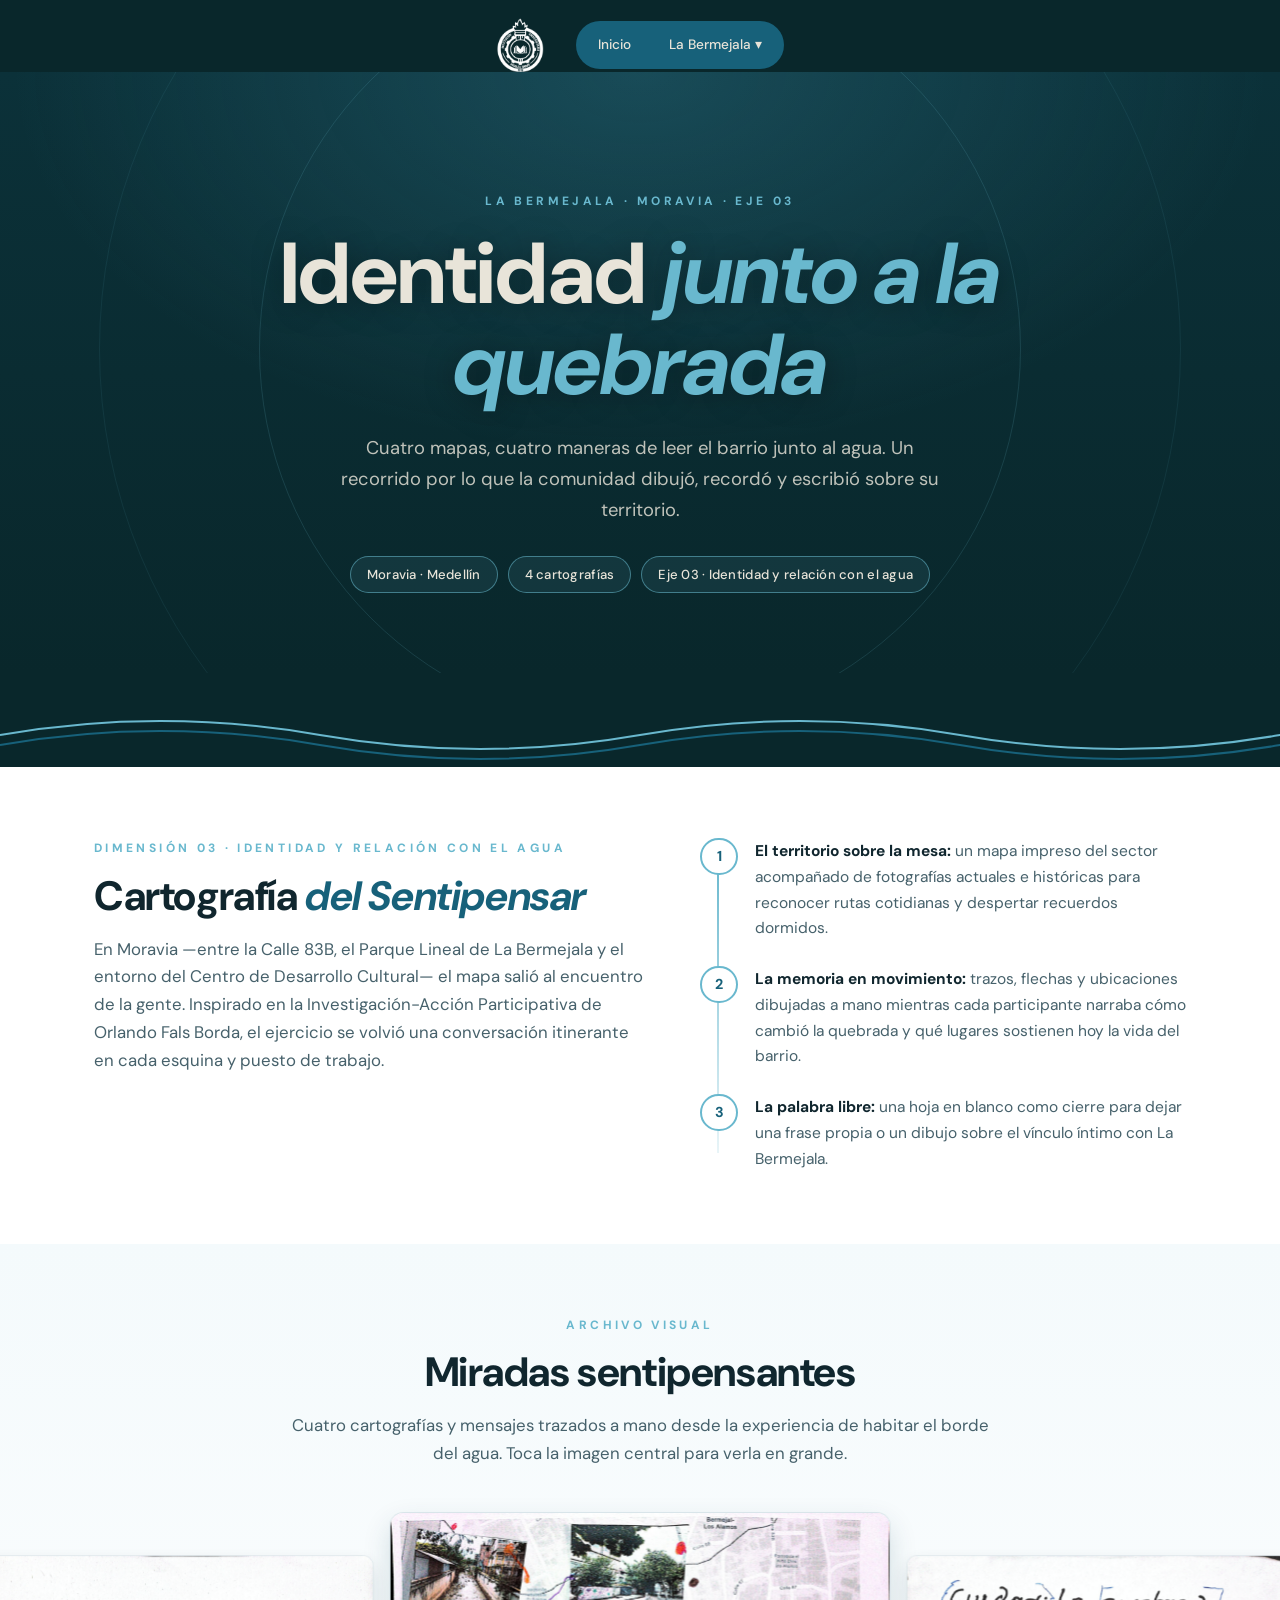
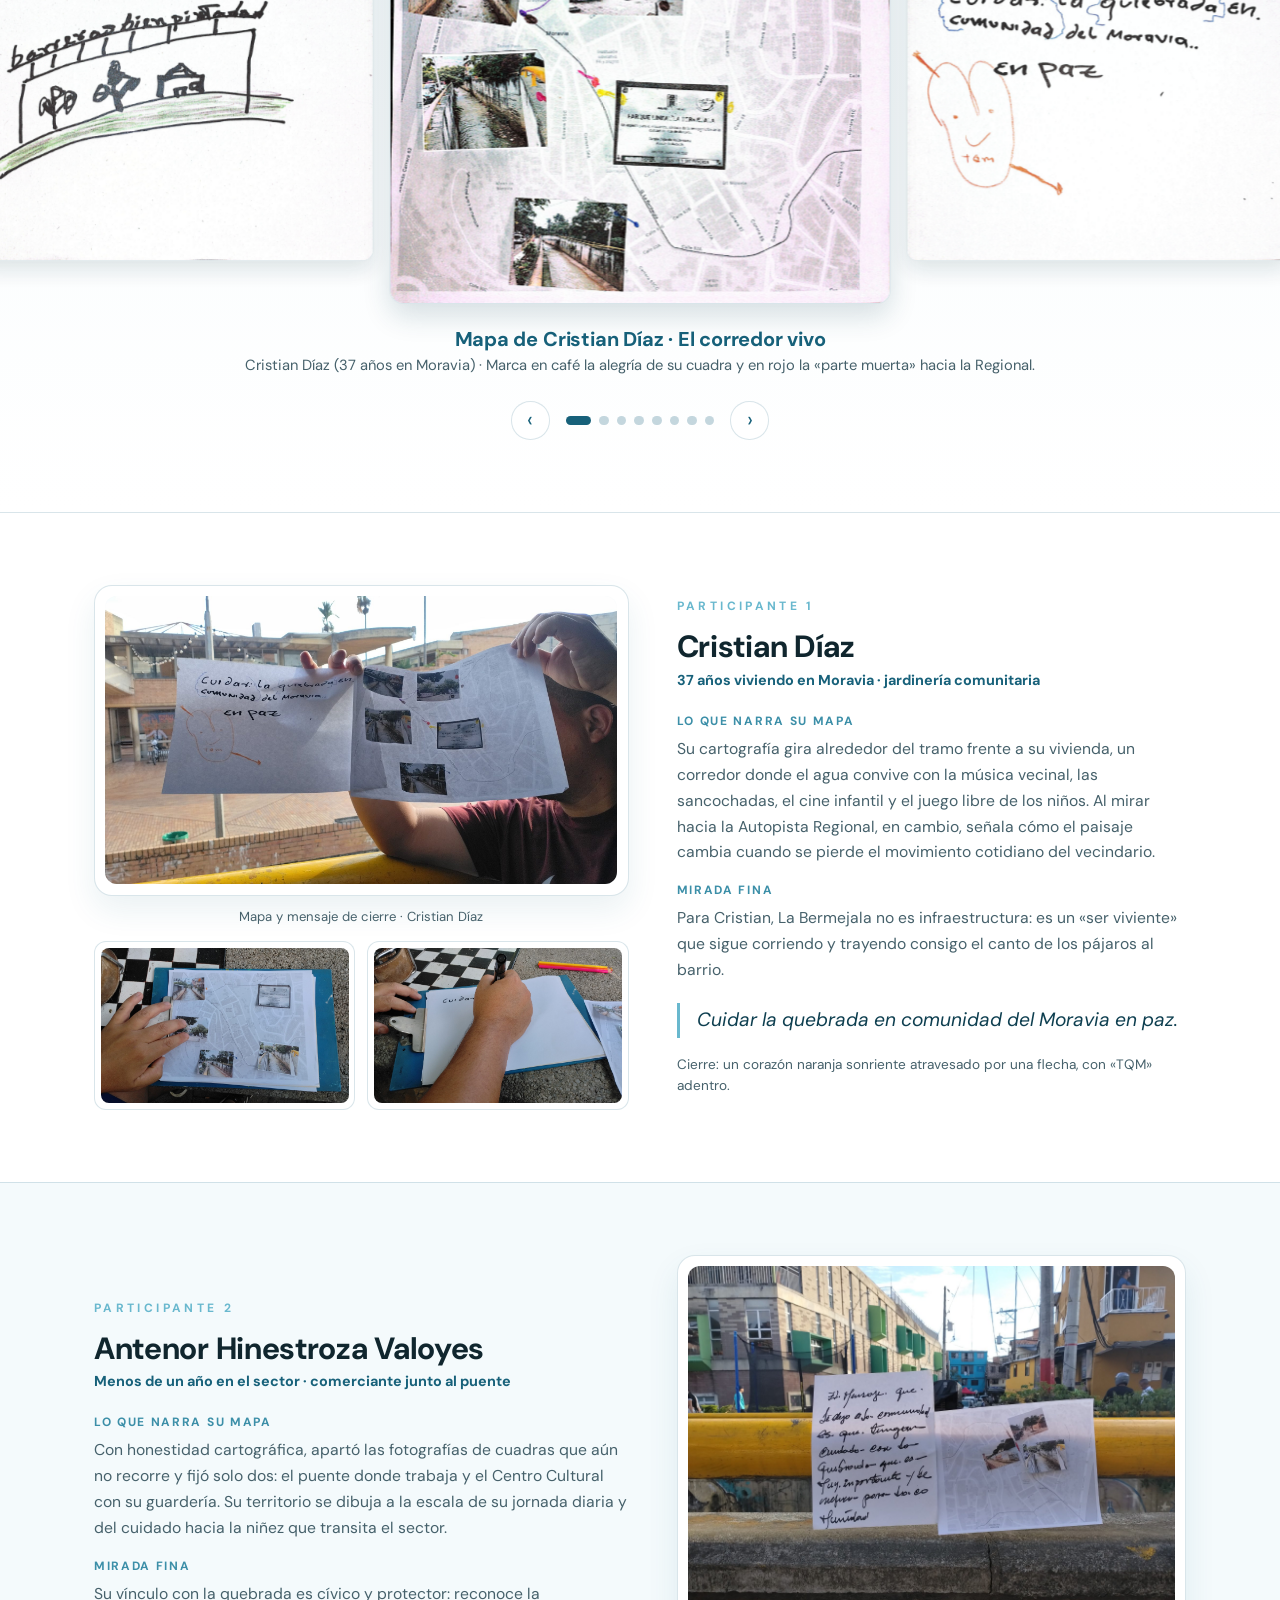
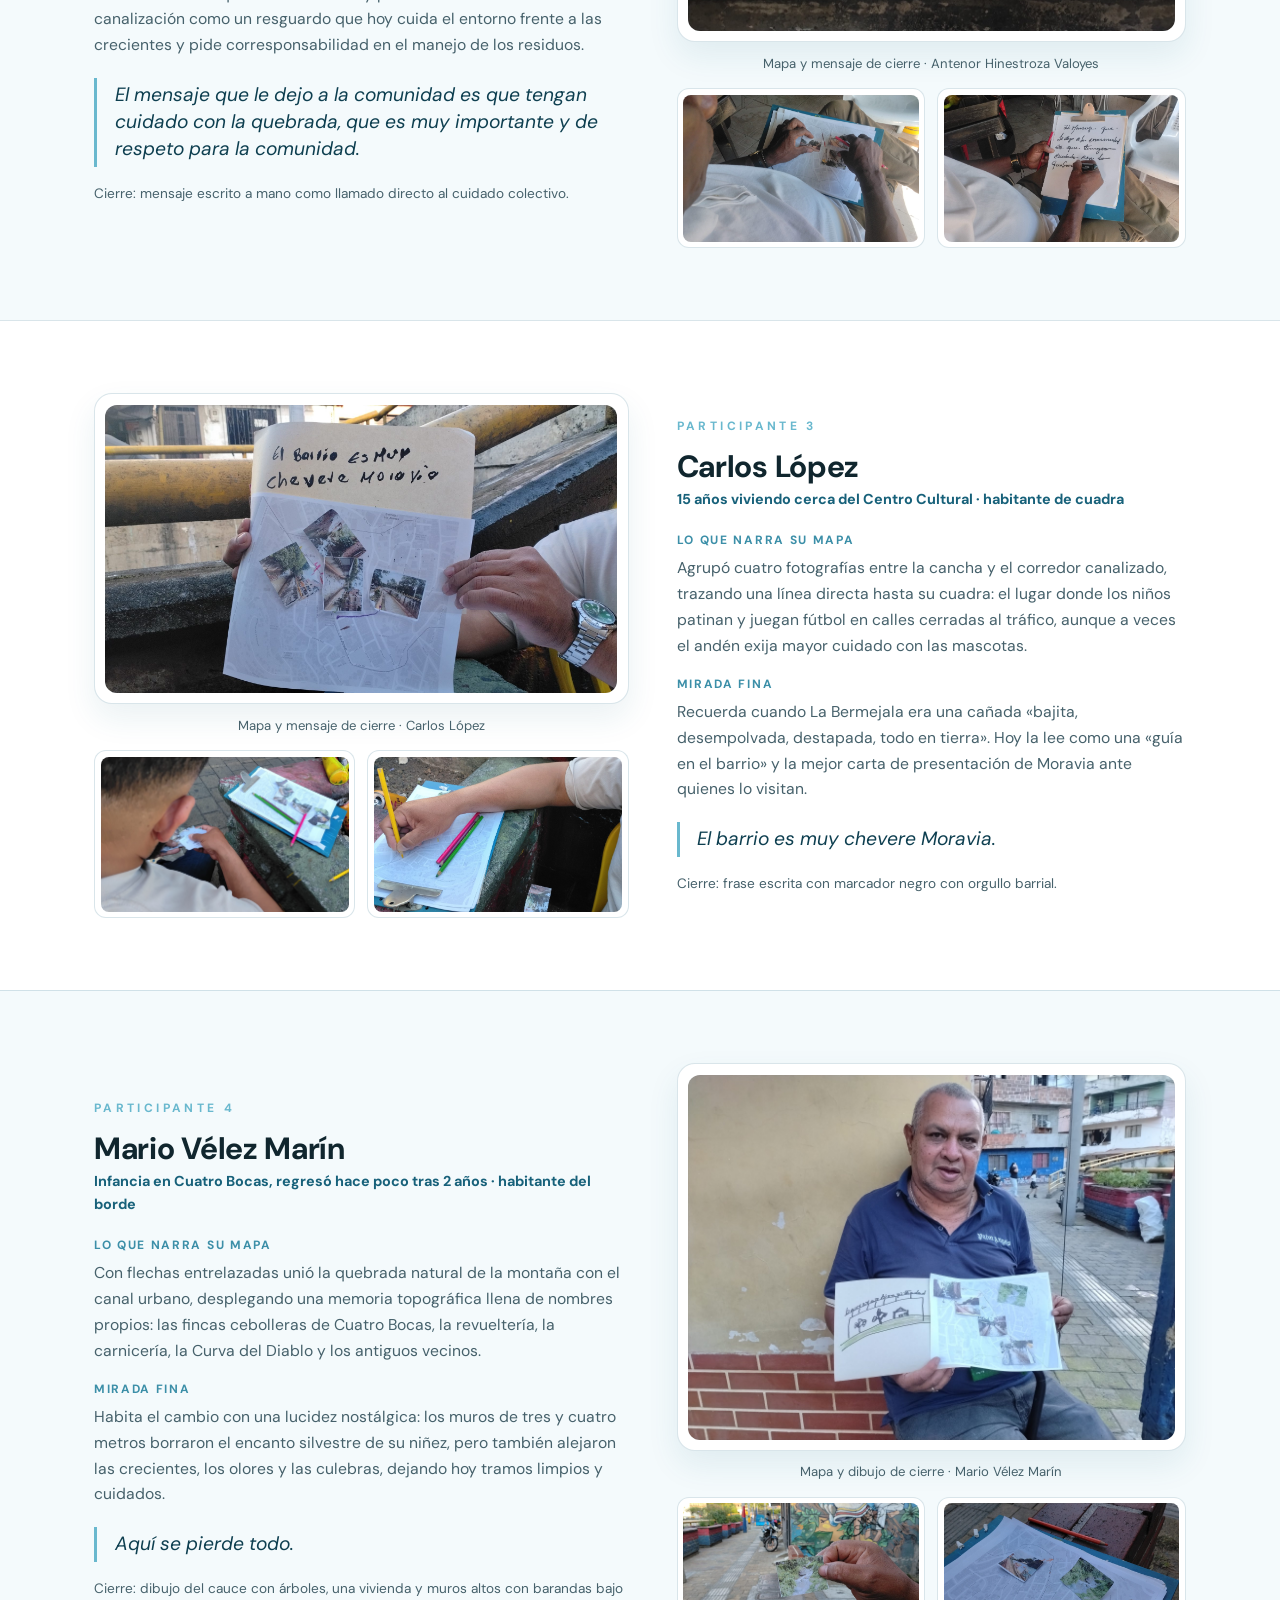
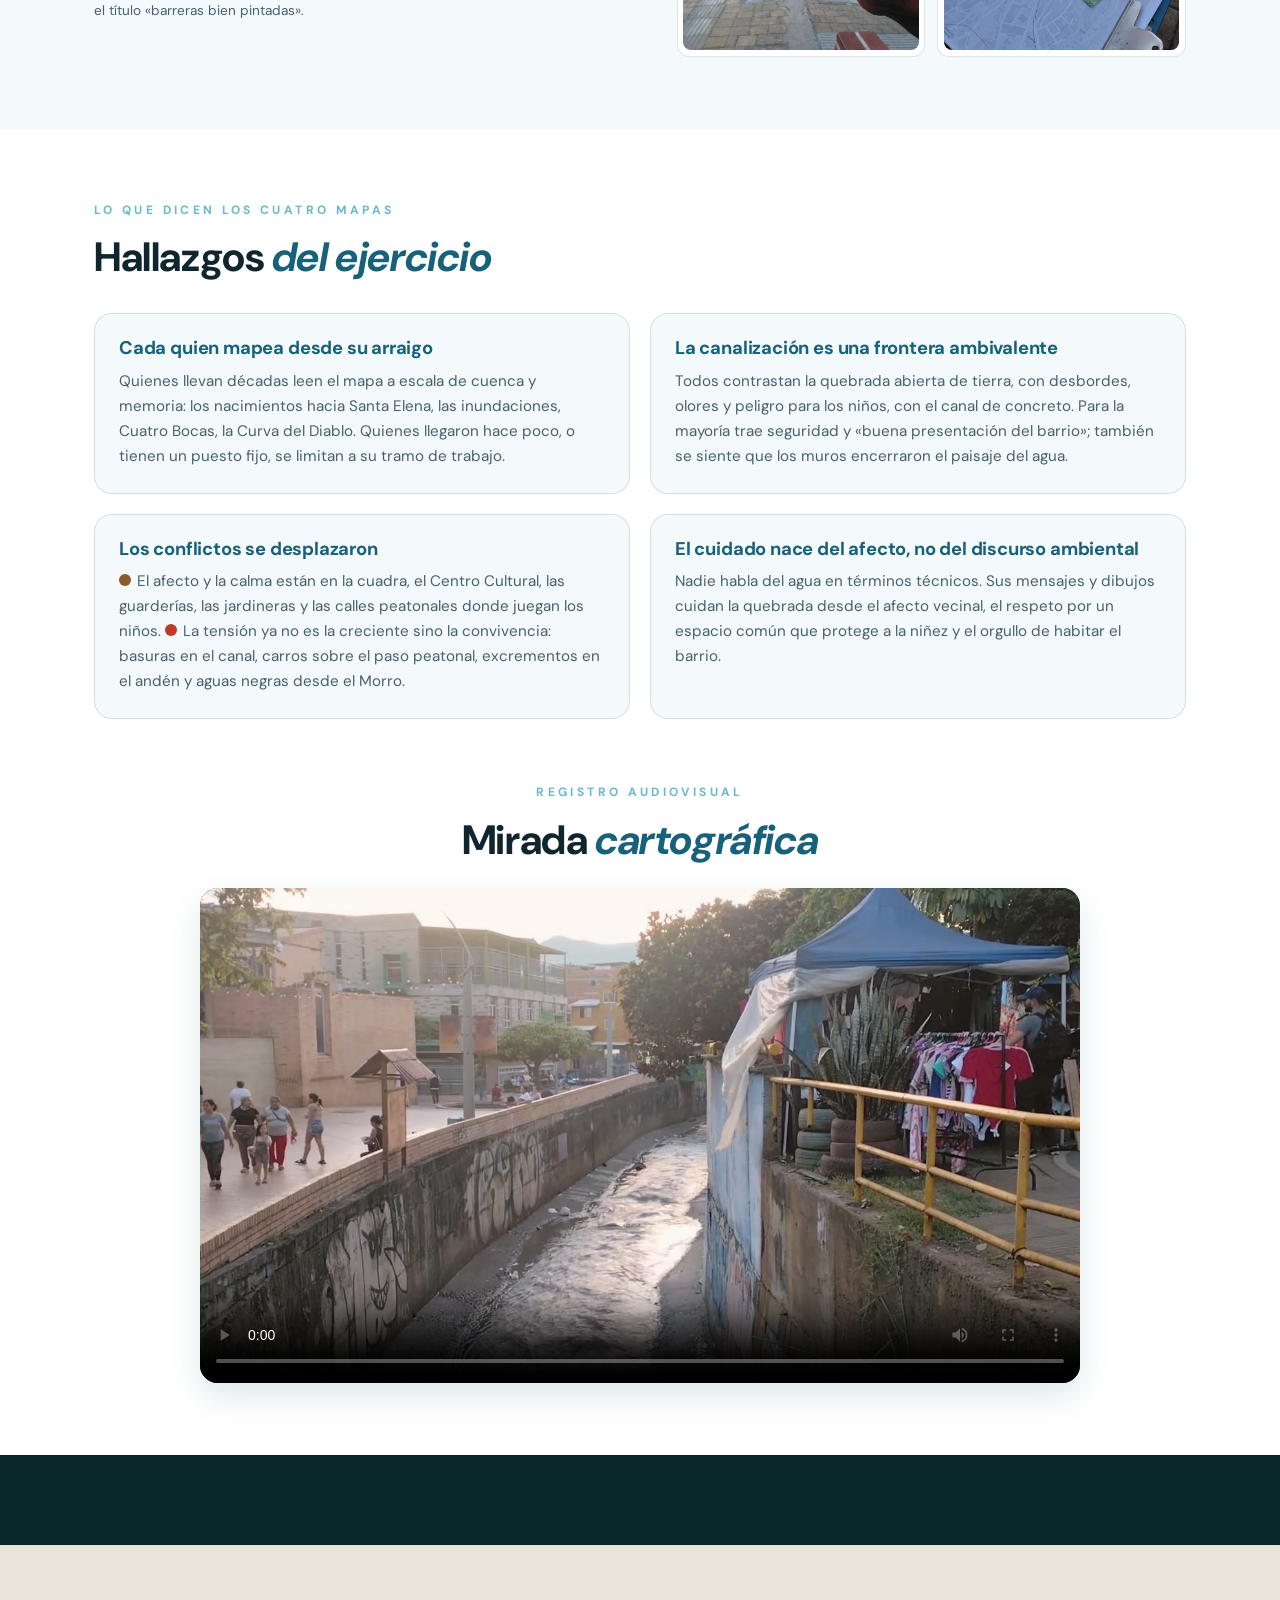
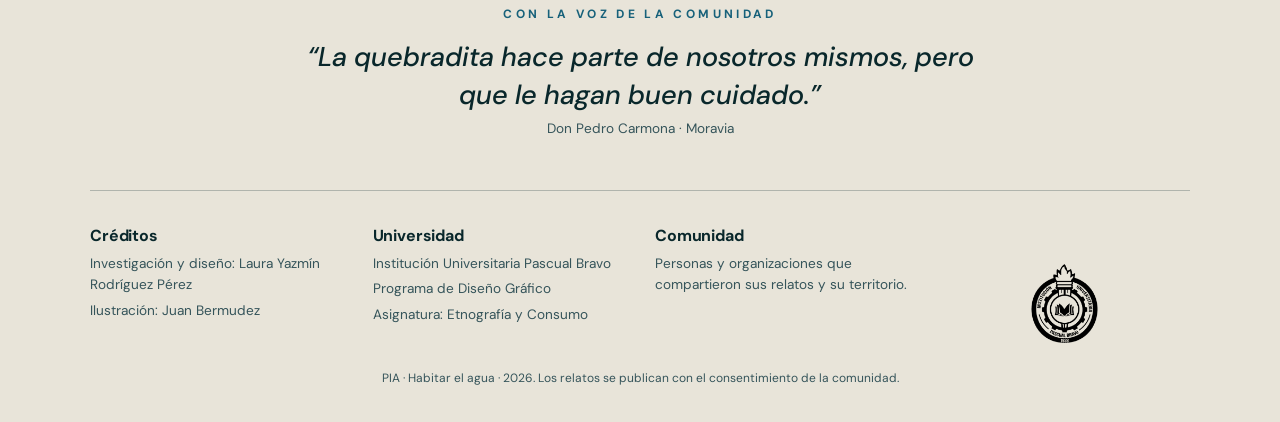
==== Bh.html @ 07d2639d "Barra fija mas aireada, sin Memoria en el menu y galeria mas ancha" ====
<!DOCTYPE html>
<html lang="es">
<head>
<meta charset="UTF-8">
<meta name="viewport" content="width=device-width, initial-scale=1, viewport-fit=cover">
<title>La Bermejala · Identidad y Memoria | Habitar el agua</title>
<meta name="description" content="La Bermejala, Moravia: cuatro cartografías y memorias de la comunidad sobre su identidad y su relación con la quebrada · Habitar el agua.">
<meta name="theme-color" content="#09272b">
<meta property="og:type" content="website">
<meta property="og:url" content="https://laurarodriguez370-wq.github.io/Habitar-El-Agua/Bh.html">
<meta property="og:title" content="La Bermejala · Identidad y Memoria | Habitar el agua">
<meta property="og:description" content="La Bermejala, Moravia: cuatro cartografías y memorias de la comunidad sobre su identidad y su relación con la quebrada · Habitar el agua.">
<meta property="og:image" content="https://laurarodriguez370-wq.github.io/Habitar-El-Agua/img/bermejala-1.jpg">
<link rel="icon" type="image/png" href="img/icono-agua.png">
<link rel="preconnect" href="https://fonts.googleapis.com">
<link rel="preconnect" href="https://fonts.gstatic.com" crossorigin>
<link href="https://fonts.googleapis.com/css2?family=DM+Sans:ital,wght@0,400;0,500;0,700;1,400;1,700&display=swap" rel="stylesheet">
<link rel="stylesheet" href="style-principal.css">
<link rel="stylesheet" href="style-habitar.css">
<style>
  body, h1, h2, h3, p, a, span, blockquote, dt, dd, li, button { font-family: 'DM Sans', sans-serif; }
  html, body { overflow-x: clip; max-width: 100%; }
  .mm-sec { overflow-x: hidden; }
</style>
<link rel="stylesheet" href="mejoras.css?v=3">
</head>
<body>
<header class="cab">
<nav>
<a href="index.html" aria-label="Inicio"><img src="img/logo-pascual-bravo.png" alt="Institución Universitaria Pascual Bravo"></a>
<ul class="menu">
<li><a href="index.html">Inicio</a></li>
<li><a href="#identidad" aria-haspopup="true">La Bermejala ▾</a>
<ul class="sub">
  <li><a href="#identidad"><i class="ic" style="--i:var(--i-identidad)"></i>Identidad</a></li>
</ul>
</li>
</ul>
</nav>
</header>

<main class="hb">
<section class="hero">
<span class="eyebrow">La Bermejala · Moravia · Eje 03</span>
<h1>Identidad <em>junto a la quebrada</em></h1>
<p class="lead">Cuatro mapas, cuatro maneras de leer el barrio junto al agua. Un recorrido por lo que la comunidad dibujó, recordó y escribió sobre su territorio.</p>
<ul class="h-chips">
<li>Moravia · Medellín</li>
<li>4 cartografías</li>
<li>Eje 03 · Identidad y relación con el agua</li>
</ul>
</section>
<div class="ola" aria-hidden="true">
<svg class="a" viewBox="0 0 2400 64" preserveAspectRatio="none"><path stroke="#69b8ce" d="M0 32q150-28 300 0t300 0 300 0 300 0 300 0 300 0 300 0 300 0"/></svg>
<svg class="b" viewBox="0 0 2400 64" preserveAspectRatio="none"><path stroke="#17617a" d="M0 32q150-28 300 0t300 0 300 0 300 0 300 0 300 0 300 0 300 0"/></svg>
</div>

<!-- ============ IDENTIDAD · CARTOGRAFÍA DEL SENTIPENSAR ============ -->
<section class="h-bloque h-claro" id="identidad">
<div class="h-w h-intro">
<div>
<span class="eyebrow">Dimensión 03 · Identidad y relación con el agua</span>
<h2>Cartografía <em>del Sentipensar</em></h2>
<p class="h-lead">En Moravia —entre la Calle 83B, el Parque Lineal de La Bermejala y el entorno del Centro de Desarrollo Cultural— el mapa salió al encuentro de la gente. Inspirado en la Investigación-Acción Participativa de Orlando Fals Borda, el ejercicio se volvió una conversación itinerante en cada esquina y puesto de trabajo.</p>
</div>
<ol class="h-pasos">
<li><strong>El territorio sobre la mesa:</strong> un mapa impreso del sector acompañado de fotografías actuales e históricas para reconocer rutas cotidianas y despertar recuerdos dormidos.</li>
<li><strong>La memoria en movimiento:</strong> trazos, flechas y ubicaciones dibujadas a mano mientras cada participante narraba cómo cambió la quebrada y qué lugares sostienen hoy la vida del barrio.</li>
<li><strong>La palabra libre:</strong> una hoja en blanco como cierre para dejar una frase propia o un dibujo sobre el vínculo íntimo con La Bermejala.</li>
</ol>
</div>
</section>

<!-- ============ MEMORIA (CARRUSEL) ============ -->
<section class="mm-sec" id="memoria">
  <span class="eyebrow">Archivo visual</span>
  <h2>Miradas sentipensantes</h2>
  <p class="h-lead" style="margin:0 auto">Cuatro cartografías y mensajes trazados a mano desde la experiencia de habitar el borde del agua. Toca la imagen central para verla en grande.</p>

  <div class="mm-carrusel" aria-roledescription="carrusel">
    <div class="mm-track">

      <article class="mm-card"
        data-t="Mapa de Cristian Díaz · El corredor vivo"
        data-d="Cristian Díaz (37 años en Moravia) · Marca en café la alegría de su cuadra y en rojo la «parte muerta» hacia la Regional.">
        <img src="Carto/personaje _1_1.jpg" alt="Cartografía intervenida por Cristian Díaz">
      </article>

      <article class="mm-card"
        data-t="«Cuidar la quebrada en comunidad del Moravia en paz»"
        data-d="Cristian Díaz · Mensaje de cierre acompañado de un corazón naranja sonriente y «TQM».">
        <img src="Carto/personaje _1_2.jpg" alt="Mensaje y dibujo de corazón de Cristian Díaz">
      </article>

      <article class="mm-card"
        data-t="Mapa de Antenor Hinestroza · La frontera del oficio"
        data-d="Antenor Hinestroza (Comerciante del borde) · Delimita su recorrido entre el puente y el Centro Cultural, señalando en rojo las basuras en el cauce.">
        <img src="Carto/personaje _2_1.jpg" alt="Cartografía intervenida por Antenor Hinestroza">
      </article>

      <article class="mm-card"
        data-t="«Es muy importante y de respeto para la comunidad»"
        data-d="Antenor Hinestroza · Llamado cívico al cuidado y respeto por la quebrada.">
        <img src="Carto/personaje _2_2.jpg" alt="Mensaje manuscrito de Antenor Hinestroza">
      </article>

      <article class="mm-card"
        data-t="Mapa de Carlos López · La brújula del barrio"
        data-d="Carlos López (15 años en el sector) · Conecta el cauce canalizado con su cuadra favorita, reconociendo la quebrada como guía y buena presentación.">
        <img src="Carto/personaje _3_1.jpg" alt="Cartografía intervenida por Carlos López">
      </article>

      <article class="mm-card"
        data-t="«El barrio es muy chevere Moravia»"
        data-d="Carlos López · Arraigo, disfrute de las cuadras cerradas y orgullo de habitar el sector.">
        <img src="Carto/personaje _3_2.jpg" alt="Mensaje manuscrito de Carlos López">
      </article>

      <article class="mm-card"
        data-t="Mapa de Mario Vélez · De Cuatro Bocas al canal"
        data-d="Mario Vélez Marín (Memoria de Cuatro Bocas) · Conecta la antigua quebrada abierta con el canal de concreto mediante flechas de memoria.">
        <img src="Carto/personaje _4_1.jpg" alt="Cartografía intervenida por Mario Vélez Marín">
      </article>

      <article class="mm-card"
        data-t="«Barreras bien pintadas»"
        data-d="Mario Vélez Marín · Dibujo del cauce rodeado de árboles, vivienda y muros altos que brindan tranquilidad.">
        <img src="Carto/personaje _4_2.jpg" alt="Dibujo de barreras pintadas por Mario Vélez Marín">
      </article>

    </div>
  </div>

  <div class="mm-info" aria-live="polite">
    <h3 id="mm-titulo"></h3>
    <p id="mm-texto"></p>
  </div>

  <div class="mm-ctrl">
    <button class="mm-flecha" id="mm-prev" aria-label="Anterior">‹</button>
    <div class="mm-puntos" id="mm-puntos"></div>
    <button class="mm-flecha" id="mm-next" aria-label="Siguiente">›</button>
  </div>
</section>

<!-- ============ SALAS POR PARTICIPANTE ============ -->
<div class="h-salas" id="voces">

<article class="h-sala">
<div class="h-w h-in">
<figure class="h-obra">
<button class="h-marco" type="button" data-zoom><img src="multi/p1/IMG_c4.jpg" alt="Mapa intervenido por Cristian Díaz, con la frase «Cuidar la quebrada en comunidad del Moravia en paz» y un corazón dibujado"></button>
<figcaption>Mapa y mensaje de cierre · Cristian Díaz</figcaption>
<div class="h-campo">
<button type="button" data-zoom><img src="multi/p1/IMG_c2.jpg" alt="Cristian Díaz señalando las fotografías sobre el mapa" loading="lazy"></button>
<button type="button" data-zoom><img src="multi/p1/IMG_c3.jpg" alt="Cristian Díaz escribiendo su mensaje" loading="lazy"></button>
</div>
</figure>
<div class="h-cartela">
<span class="eyebrow">Participante 1</span>
<h3>Cristian Díaz</h3>
<p class="h-meta">37 años viviendo en Moravia · jardinería comunitaria</p>
<dl>
<dt>Lo que narra su mapa</dt>
<dd>Su cartografía gira alrededor del tramo frente a su vivienda, un corredor donde el agua convive con la música vecinal, las sancochadas, el cine infantil y el juego libre de los niños. Al mirar hacia la Autopista Regional, en cambio, señala cómo el paisaje cambia cuando se pierde el movimiento cotidiano del vecindario.</dd>
<dt>Mirada fina</dt>
<dd>Para Cristian, La Bermejala no es infraestructura: es un «ser viviente» que sigue corriendo y trayendo consigo el canto de los pájaros al barrio.</dd>
</dl>
<blockquote class="h-q">Cuidar la quebrada en comunidad del Moravia en paz.</blockquote>
<p class="h-cierre">Cierre: un corazón naranja sonriente atravesado por una flecha, con «TQM» adentro.</p>
</div>
</div>
</article>

<article class="h-sala alt inv">
<div class="h-w h-in">
<figure class="h-obra">
<button class="h-marco" type="button" data-zoom><img src="multi/p2/IMG_p2_3.jpg" alt="Mapa intervenido por Antenor Hinestroza con su mensaje escrito a mano para la comunidad"></button>
<figcaption>Mapa y mensaje de cierre · Antenor Hinestroza Valoyes</figcaption>
<div class="h-campo">
<button type="button" data-zoom><img src="multi/p2/IMG_p2_1.jpg" alt="Antenor Hinestroza ubicando fotografías sobre el mapa" loading="lazy"></button>
<button type="button" data-zoom><img src="multi/p2/IMG_p2_2.jpg" alt="Antenor Hinestroza escribiendo su mensaje" loading="lazy"></button>
</div>
</figure>
<div class="h-cartela">
<span class="eyebrow">Participante 2</span>
<h3>Antenor Hinestroza Valoyes</h3>
<p class="h-meta">Menos de un año en el sector · comerciante junto al puente</p>
<dl>
<dt>Lo que narra su mapa</dt>
<dd>Con honestidad cartográfica, apartó las fotografías de cuadras que aún no recorre y fijó solo dos: el puente donde trabaja y el Centro Cultural con su guardería. Su territorio se dibuja a la escala de su jornada diaria y del cuidado hacia la niñez que transita el sector.</dd>
<dt>Mirada fina</dt>
<dd>Su vínculo con la quebrada es cívico y protector: reconoce la canalización como un resguardo que hoy cuida el entorno frente a las crecientes y pide corresponsabilidad en el manejo de los residuos.</dd>
</dl>
<blockquote class="h-q">El mensaje que le dejo a la comunidad es que tengan cuidado con la quebrada, que es muy importante y de respeto para la comunidad.</blockquote>
<p class="h-cierre">Cierre: mensaje escrito a mano como llamado directo al cuidado colectivo.</p>
</div>
</div>
</article>

<article class="h-sala">
<div class="h-w h-in">
<figure class="h-obra">
<button class="h-marco" type="button" data-zoom><img src="multi/p3/IMG_p3_4.jpg" alt="Mapa intervenido por Carlos López con la frase «El barrio es muy chevere Moravia»"></button>
<figcaption>Mapa y mensaje de cierre · Carlos López</figcaption>
<div class="h-campo">
<button type="button" data-zoom><img src="multi/p3/IMG_p3_2.jpg" alt="Carlos López revisando las fotografías del recorrido" loading="lazy"></button>
<button type="button" data-zoom><img src="multi/p3/IMG_p3_1.jpg" alt="Carlos López mostrando su mapa y su mensaje" loading="lazy"></button>
</div>
</figure>
<div class="h-cartela">
<span class="eyebrow">Participante 3</span>
<h3>Carlos López</h3>
<p class="h-meta">15 años viviendo cerca del Centro Cultural · habitante de cuadra</p>
<dl>
<dt>Lo que narra su mapa</dt>
<dd>Agrupó cuatro fotografías entre la cancha y el corredor canalizado, trazando una línea directa hasta su cuadra: el lugar donde los niños patinan y juegan fútbol en calles cerradas al tráfico, aunque a veces el andén exija mayor cuidado con las mascotas.</dd>
<dt>Mirada fina</dt>
<dd>Recuerda cuando La Bermejala era una cañada «bajita, desempolvada, destapada, todo en tierra». Hoy la lee como una «guía en el barrio» y la mejor carta de presentación de Moravia ante quienes lo visitan.</dd>
</dl>
<blockquote class="h-q">El barrio es muy chevere Moravia.</blockquote>
<p class="h-cierre">Cierre: frase escrita con marcador negro con orgullo barrial.</p>
</div>
</div>
</article>

<article class="h-sala alt inv">
<div class="h-w h-in">
<figure class="h-obra">
<button class="h-marco" type="button" data-zoom><img src="multi/p4/IMG_p4_5.jpg" alt="Mapa de Mario Vélez con flechas de colores y su dibujo «barreras bien pintadas»"></button>
<figcaption>Mapa y dibujo de cierre · Mario Vélez Marín</figcaption>
<div class="h-campo">
<button type="button" data-zoom><img src="multi/p4/IMG_p4_1.jpg" alt="Mario Vélez sosteniendo la foto de la quebrada natural" loading="lazy"></button>
<button type="button" data-zoom><img src="multi/p4/IMG_p4_2.jpg" alt="Mario Vélez con su dibujo y su mapa" loading="lazy"></button>
</div>
</figure>
<div class="h-cartela">
<span class="eyebrow">Participante 4</span>
<h3>Mario Vélez Marín</h3>
<p class="h-meta">Infancia en Cuatro Bocas, regresó hace poco tras 2 años · habitante del borde</p>
<dl>
<dt>Lo que narra su mapa</dt>
<dd>Con flechas entrelazadas unió la quebrada natural de la montaña con el canal urbano, desplegando una memoria topográfica llena de nombres propios: las fincas cebolleras de Cuatro Bocas, la revueltería, la carnicería, la Curva del Diablo y los antiguos vecinos.</dd>
<dt>Mirada fina</dt>
<dd>Habita el cambio con una lucidez nostálgica: los muros de tres y cuatro metros borraron el encanto silvestre de su niñez, pero también alejaron las crecientes, los olores y las culebras, dejando hoy tramos limpios y cuidados.</dd>
</dl>
<blockquote class="h-q">Aquí se pierde todo.</blockquote>
<p class="h-cierre">Cierre: dibujo del cauce con árboles, una vivienda y muros altos con barandas bajo el título «barreras bien pintadas».</p>
</div>
</div>
</article>

</div>

<!-- ============ HALLAZGOS Y VIDEO ============ -->
<section class="h-bloque h-claro" id="hallazgos">
<div class="h-w">
<span class="eyebrow">Lo que dicen los cuatro mapas</span>
<h2>Hallazgos <em>del ejercicio</em></h2>
<div class="h-hall">
<article><h3>Cada quien mapea desde su arraigo</h3><p>Quienes llevan décadas leen el mapa a escala de cuenca y memoria: los nacimientos hacia Santa Elena, las inundaciones, Cuatro Bocas, la Curva del Diablo. Quienes llegaron hace poco, o tienen un puesto fijo, se limitan a su tramo de trabajo.</p></article>
<article><h3>La canalización es una frontera ambivalente</h3><p>Todos contrastan la quebrada abierta de tierra, con desbordes, olores y peligro para los niños, con el canal de concreto. Para la mayoría trae seguridad y «buena presentación del barrio»; también se siente que los muros encerraron el paisaje del agua.</p></article>
<article><h3>Los conflictos se desplazaron</h3><p><span class="sw cafe"></span>El afecto y la calma están en la cuadra, el Centro Cultural, las guarderías, las jardineras y las calles peatonales donde juegan los niños. <span class="sw rojo"></span>La tensión ya no es la creciente sino la convivencia: basuras en el canal, carros sobre el paso peatonal, excrementos en el andén y aguas negras desde el Morro.</p></article>
<article><h3>El cuidado nace del afecto, no del discurso ambiental</h3><p>Nadie habla del agua en términos técnicos. Sus mensajes y dibujos cuidan la quebrada desde el afecto vecinal, el respeto por un espacio común que protege a la niñez y el orgullo de habitar el barrio.</p></article>
</div>

<div class="h-video">
<span class="eyebrow">Registro audiovisual</span>
<h2>Mirada <em>cartográfica</em></h2>
<div class="h-ratio">
<video controls preload="metadata" poster="multi/poster-mirada.jpg" playsinline aria-label="Mirada cartográfica: trabajo de campo en La Bermejala">
<source src="multi/Mirada_Cartografica.mp4" type="video/mp4">
Tu navegador no puede reproducir este video.
</video>
</div>
</div>
</div>
</section>

</main>

<footer>
<div class="voz"><span class="eyebrow">Con la voz de la comunidad</span><blockquote>“La quebradita hace parte de nosotros mismos, pero que le hagan buen cuidado.”</blockquote><p>Don Pedro Carmona · Moravia</p></div>
<div class="cols">
<div><h3>Créditos</h3><p>Investigación y diseño: Laura Yazmín Rodríguez Pérez</p><p>Ilustración: Juan Bermudez</p></div>
<div><h3>Universidad</h3><p>Institución Universitaria Pascual Bravo</p><p>Programa de Diseño Gráfico</p><p>Asignatura: Etnografía y Consumo</p></div>
<div><h3>Comunidad</h3><p>Personas y organizaciones que compartieron sus relatos y su territorio.</p></div>
<div class="flogo"><img src="img/logo-pascual-bravo.png" alt="Institución Universitaria Pascual Bravo"></div>
</div>
<p class="legal">PIA · Habitar el agua · 2026. Los relatos se publican con el consentimiento de la comunidad.</p>
</footer>

<dialog class="h-lb" id="lb" aria-label="Imagen ampliada"><button type="button" aria-label="Cerrar">×</button><img src="" alt=""></dialog>

<script>
/* ---------- Visor: amplía imágenes (galería de participantes y carrusel) ---------- */
const abrirVisor = (src, alt) => {
  const d = document.getElementById('lb'), i = d.querySelector('img');
  i.src = src; i.alt = alt || ''; d.showModal();
};
(() => {
  const d = document.getElementById('lb'), i = d.querySelector('img');
  document.querySelectorAll('[data-zoom]').forEach(b => b.addEventListener('click', () => {
    const s = b.querySelector('img'); abrirVisor(s.currentSrc || s.src, s.alt);
  }));
  d.addEventListener('click', e => { if (e.target !== i) d.close(); });
})();

/* ---------- Carrusel adaptable: cada tarjeta toma la proporción de su imagen ---------- */
(() => {
  const track = document.querySelector('.mm-track'),
        c = [...document.querySelectorAll('.mm-card')],
        box = document.getElementById('mm-puntos'),
        t = document.getElementById('mm-titulo'),
        x = document.getElementById('mm-texto'),
        n = c.length,
        S = [1, .78, .6],          // escala: central, vecinas, lejanas
        O = [1, .85, .35];         // opacidad
  let a = 0, id, ratio = c.map(() => 1.3);

  const dots = c.map((_, i) => {
    const p = document.createElement('button');
    p.className = 'mm-punto';
    p.setAttribute('aria-label', 'Ir a la imagen ' + (i + 1));
    p.onclick = () => go(i);
    box.appendChild(p);
    return p;
  });

  const idx = d => ((a + d) % n + n) % n;

  function layout() {
    const W = track.clientWidth, H = track.clientHeight;
    const angosto = W < 700;
    const maxW = W * (angosto ? .74 : .5);
    const gap = angosto ? -W * .06 : 16;
    const wh = c.map((_, i) => {
      let h = H - 8, w = h * ratio[i];
      if (w > maxW) { w = maxW; h = w / ratio[i]; }
      return [w, h];
    });
    const alcance = angosto ? 1 : 2;
    const X = {0: 0};
    for (let d = 1; d <= 2; d++) {
      const pr = idx(d - 1), cu = idx(d), pl = idx(-(d - 1)), cl = idx(-d);
      X[d]  = X[d - 1]  + wh[pr][0] * S[d - 1] / 2 + gap + wh[cu][0] * S[d] / 2;
      X[-d] = X[-(d - 1)] - wh[pl][0] * S[d - 1] / 2 - gap - wh[cl][0] * S[d] / 2;
    }
    c.forEach((el, i) => {
      let d = ((i - a) % n + n) % n; if (d > n / 2) d -= n;
      const ad = Math.abs(d), fuera = ad > alcance;
      const k = Math.min(ad, 2), dir = d < 0 ? -1 : 1;
      const px = fuera ? X[2 * dir] || 0 : X[d];
      const s = fuera ? .5 : S[k];
      el.style.width = wh[i][0] + 'px';
      el.style.height = wh[i][1] + 'px';
      el.style.transform = `translate(-50%,-50%) translateX(${px}px) scale(${s})`;
      el.style.opacity = fuera ? 0 : O[k];
      el.style.zIndex = 10 - ad;
      el.style.filter = ad ? 'saturate(.75)' : 'none';
      el.classList.toggle('active', d === 0);
      el.classList.toggle('fuera', fuera);
    });
  }

  function up() {
    layout();
    dots.forEach((p, i) => p.classList.toggle('active', i === a));
    t.textContent = c[a].dataset.t;
    x.textContent = c[a].dataset.d;
  }
  function go(i) { a = (i + n) % n; up(); play(); }
  function play() {
    clearInterval(id);
    if (!matchMedia('(prefers-reduced-motion:reduce)').matches)
      id = setInterval(() => { a = (a + 1) % n; up(); }, 5000);
  }

  c.forEach((el, i) => {
    const im = el.querySelector('img');
    const medir = () => { if (im.naturalWidth) { ratio[i] = im.naturalWidth / im.naturalHeight; up(); } };
    im.complete ? medir() : im.addEventListener('load', medir);
    el.addEventListener('click', () => {
      if (el.classList.contains('active')) abrirVisor(im.currentSrc || im.src, im.alt);
      else go(i);
    });
  });

  document.getElementById('mm-next').onclick = () => go(a + 1);
  document.getElementById('mm-prev').onclick = () => go(a - 1);

  /* teclado y deslizar con el dedo */
  const sec = document.querySelector('.mm-sec');
  sec.tabIndex = 0;
  sec.addEventListener('keydown', e => {
    if (e.key === 'ArrowRight') go(a + 1);
    if (e.key === 'ArrowLeft') go(a - 1);
  });
  let x0 = null;
  track.addEventListener('touchstart', e => { x0 = e.touches[0].clientX; clearInterval(id); }, { passive: true });
  track.addEventListener('touchend', e => {
    if (x0 === null) return;
    const dx = e.changedTouches[0].clientX - x0;
    if (Math.abs(dx) > 40) go(a + (dx < 0 ? 1 : -1)); else play();
    x0 = null;
  });

  sec.addEventListener('mouseenter', () => clearInterval(id));
  sec.addEventListener('mouseleave', play);
  window.addEventListener('resize', layout);
  up(); play();
})();
</script>
<script src="mejoras.js" defer></script>
</body>
</html>
---- style-principal.css ----
:root {
  --oscuro:#09272b;
  --azul:#17617a;
  --celeste:#69b8ce;
  --crema:#e8e4d9;
  --suave:rgba(232,228,217,.82);
  --f:"DM Sans",system-ui,sans-serif;
  --lados:max(5%,calc((100% - 1100px)/2));
  --esp:clamp(48px,8vw,90px);
  --t:.25s ease;
  color-scheme:dark;
--i-identidad:url("[data-uri]");
  --i-hab:url("[data-uri]");
  --i-mem:url("[data-uri]");
  padding-top:env(safe-area-inset-top,0px);
  padding-bottom:env(safe-area-inset-bottom,0px)
}


* {
  margin:0;
  padding:0;
  box-sizing:border-box;
  font-family:var(--f)
}


html {
  scroll-behavior:smooth;
  scroll-padding-top:env(safe-area-inset-top,0px)
}


body {
  overflow-x:clip;
  background:var(--oscuro);
  color:var(--crema);
  line-height:1.6;
  -webkit-font-smoothing:antialiased
}


a {
  color:inherit;
  text-decoration:none
}

ul {
  list-style:none
}

img {
  display:block;
  max-width:100%
}


h1,h2,h3 {
  line-height:1.12;
  font-weight:700;
  letter-spacing:-.01em
}


h1 {
  font-size:clamp(2.6rem,7vw,5rem)
}

h2 {
  font-size:clamp(1.8rem,4vw,2.8rem)
}

h3 {
  font-size:1.2rem
}


p {
  margin:12px 0;
  color:var(--suave)
}

em {
  color:var(--celeste)
}


:focus-visible {
  outline:2px solid var(--celeste);
  outline-offset:3px
}


.eyebrow {
  display:block;
  margin-bottom:14px;
  color:var(--celeste);
  font-size:.75rem;
  font-weight:700;
  letter-spacing:.28em;
  text-transform:uppercase
}


.c {
  text-align:center
}

.lead {
  max-width:640px;
  font-size:1.1rem;
  margin-inline:auto
}

.txt {
  max-width:760px;
  margin:0 auto
}


.btn {
  display:inline-flex;
  align-items:center;
  gap:8px;
  padding:11px 18px;
  background:var(--crema);
  color:var(--oscuro);
  font-size:.85rem;
  font-weight:700;
  border-radius:999px;
  transition:background var(--t)
}


.btn:hover {
  background:var(--celeste)
}


.ic {
  display:inline-block;
  width:1.5em;
  height:1.5em;
  background:currentColor;
  -webkit-mask:var(--i) center/contain no-repeat;
  mask:var(--i) center/contain no-repeat
}


.cab {
  position:relative;
  z-index:30;
  padding:18px var(--lados) 0
}


nav {
  display:flex;
  align-items:center;
  justify-content:center;
  flex-wrap:wrap;
  gap:16px 32px
}


nav>a img {
  height:54px;
  width:auto
}


.menu {
  display:flex;
  gap:6px;
  padding:6px;
  background:var(--azul);
  border-radius:999px
}


.menu>li {
  position:relative
}


.menu a {
  display:block;
  padding:7px 16px;
  font-size:.85rem;
  font-weight:500;
  border-radius:999px;
  transition:background var(--t),color var(--t)
}


.menu>li>a:hover,.menu>li:focus-within>a {
  background:var(--crema);
  color:var(--oscuro)
}


.sub {
  position:absolute;
  top:100%;
  left:0;
  min-width:100%;
  padding:8px 6px 6px;
  opacity:0;
  visibility:hidden;
  transform:translateY(6px);
  transition:var(--t)
}


.sub::before {
  content:"";
  position:absolute;
  inset:4px 0 0;
  z-index:-1;
  background:var(--azul);
  border-radius:18px;
  box-shadow:0 12px 24px rgba(0,0,0,.35)
}


.sub a {
  white-space:nowrap;
  display:flex;
  align-items:center;
  gap:8px
}

.sub a:hover {
  background:var(--celeste);
  color:var(--oscuro)
}


.sub .ic {
  width:1.1em;
  height:1.1em
}


.menu>li:hover>.sub,.menu>li:focus-within>.sub {
  opacity:1;
  visibility:visible;
  transform:none
}


.hero {
  padding:clamp(50px,9vw,100px) var(--lados) 10px;
  text-align:center
}

.hero .lead {
  margin-top:20px
}


.ola {
  position:relative;
  height:64px;
  margin-top:30px;
  overflow:hidden
}


.ola svg {
  position:absolute;
  left:0;
  top:0;
  width:200%;
  height:100%;
  fill:none;
  animation:flow 18s linear infinite
}


.ola path {
  vector-effect:non-scaling-stroke;
  stroke-width:2
}


.ola .b {
  animation-duration:28s;
  top:10px
}


@keyframes flow {
  to {
    transform:translateX(-50%)
  }
}


.sec {
  padding:var(--esp) var(--lados) 0
}


.gal {
  max-width:900px;
  margin:0 auto
}


.cv {
  position:relative;
  height:270px;
  overflow:hidden
}


.sl {
  position:absolute;
  left:50%;
  top:20px;
  width:250px;
  height:220px;
  margin-left:-125px;
  opacity:0;
  animation:desfile 36s ease-in-out infinite
}


.sl img {
  width:100%;
  height:100%;
  object-fit:cover;
  border-radius:14px
}


.cv:hover .sl {
  animation-play-state:paused
}


@keyframes desfile {
  0.00% {
    transform:translateX(192%) scale(0.63);
    opacity:0;
    z-index:1
  }
  12.67% {
    transform:translateX(192%) scale(0.63);
    opacity:0;
    z-index:1
  }
  16.67% {
    transform:translateX(128%) scale(0.72);
    opacity:1;
    z-index:2
  }
  29.34% {
    transform:translateX(128%) scale(0.72);
    opacity:1;
    z-index:2
  }
  33.33% {
    transform:translateX(64%) scale(0.81);
    opacity:1;
    z-index:3
  }
  46.00% {
    transform:translateX(64%) scale(0.81);
    opacity:1;
    z-index:3
  }
  50.00% {
    transform:translateX(0%) scale(1.12);
    opacity:1;
    z-index:4
  }
  62.67% {
    transform:translateX(0%) scale(1.12);
    opacity:1;
    z-index:4
  }
  66.67% {
    transform:translateX(-64%) scale(0.81);
    opacity:1;
    z-index:3
  }
  79.34% {
    transform:translateX(-64%) scale(0.81);
    opacity:1;
    z-index:3
  }
  83.33% {
    transform:translateX(-128%) scale(0.72);
    opacity:1;
    z-index:2
  }
  96.00% {
    transform:translateX(-128%) scale(0.72);
    opacity:1;
    z-index:2
  }
  100.00% {
    transform:translateX(-192%) scale(0.63);
    opacity:0;
    z-index:1
  }
}

.sl:nth-child(1) {
  animation-delay:-18s
}

.sl:nth-child(2) {
  animation-delay:-12s
}

.sl:nth-child(3) {
  animation-delay:-6s
}

.sl:nth-child(4) {
  animation-delay:0s
}

.sl:nth-child(5) {
  animation-delay:-30s
}

.sl:nth-child(6) {
  animation-delay:-24s
}


.pie-foto {
  text-align:center;
  font-size:.8rem;
  margin:0
}


.marco {
  max-width:1000px;
  margin:24px auto 0
}


.mapa {
  position:relative
}


.mapa>img {
  width:100%;
  height:auto
}


.lab {
  position:absolute;
  left:var(--x);
  top:var(--y);
  transform:translate(-50%,-50%);
  padding:3px 12px;
  background:rgba(4,21,24,.78);
  color:var(--crema);
  font-size:clamp(.6rem,1.6vw,.85rem);
  font-weight:700;
  letter-spacing:.14em;
  text-transform:uppercase;
  border-radius:999px;
  pointer-events:none;
  white-space:nowrap
}


.lab.rio {
  background:var(--azul)
}


.hot {
  position:absolute;
  left:var(--x);
  top:var(--y);
  width:8.2%;
  min-width:40px;
  aspect-ratio:1;
  transform:translate(-50%,-50%);
  z-index:3
}


.hs {
  display:block;
  width:100%;
  height:100%;
  background:transparent;
  border:0;
  border-radius:50%;
  cursor:pointer;
  animation:pulso 2.6s ease-out infinite;
  transition:transform var(--t),background .35s
}


.hot:hover .hs,.hot:focus-within .hs {
  background:rgba(232,228,217,.3);
  transform:scale(1.1);
  animation:none;
  box-shadow:0 0 0 7px rgba(232,228,217,.25)
}


@keyframes pulso {
  0% {
    box-shadow:0 0 0 0 rgba(232,228,217,.7)
  }
  80%,100% {
    box-shadow:0 0 0 14px rgba(232,228,217,0)
  }
}


.hot:hover,.hot:focus-within {
  z-index:8
}


.pop {
  position:absolute;
  top:calc(100% + 12px);
  left:50%;
  width:250px;
  padding:12px;
  background:var(--crema);
  color:var(--oscuro);
  border-radius:12px;
  box-shadow:0 16px 34px rgba(0,0,0,.5);
  opacity:0;
  visibility:hidden;
  transform:translate(-50%,-8px);
  transition:var(--t)
}


.pop::before {
  content:"";
  position:absolute;
  left:0;
  right:0;
  bottom:100%;
  height:14px
}


.hot:hover .pop,.hot:focus-within .pop {
  opacity:1;
  visibility:visible;
  transform:translate(-50%,0)
}


.pop img,.ph {
  width:100%;
  aspect-ratio:16/9;
  object-fit:cover;
  margin-bottom:10px;
  border-radius:8px
}


.ph {
  display:grid;
  place-items:center;
  background:rgba(23,97,122,.3);
  border:1px dashed var(--azul);
  color:var(--azul);
  font-size:.8rem
}


.pop h3 {
  color:var(--oscuro)
}

.pop small {
  display:block;
  color:var(--azul);
  font-size:.68rem;
  font-weight:700;
  letter-spacing:.16em;
  text-transform:uppercase
}


.pop p {
  margin:8px 0;
  color:#35545a;
  font-size:.82rem;
  line-height:1.5
}


.pop a {
  color:var(--azul);
  font-size:.85rem;
  font-weight:700;
  border-bottom:2px solid var(--celeste)
}


.pr {
  position:absolute;
  opacity:0;
  pointer-events:none
}


.pv {
  display:grid;
  max-width:900px;
  margin:30px auto 0
}


.pp {
  grid-area:1/1;
  display:grid;
  grid-template-columns:220px 1fr;
  align-items:center;
  gap:34px;
  opacity:0;
  visibility:hidden;
  animation:ciclo 18s infinite
}


.pp2 {
  animation-delay:6s
}

.pp3 {
  animation-delay:12s
}


@keyframes ciclo {
  0% {
    opacity:0;
    visibility:visible
  }
  4%,30% {
    opacity:1;
    visibility:visible
  }
  33%,100% {
    opacity:0;
    visibility:hidden
  }
}


.pi {
  aspect-ratio:1;
  display:grid;
  place-items:center;
  border:1px dashed var(--celeste);
  border-radius:40px;
  background:rgba(23,97,122,.3);
  color:var(--celeste)
}


.pi .ic {
  width:55%;
  height:55%
}


.chips {
  display:flex;
  flex-wrap:wrap;
  gap:10px;
  margin:18px 0
}

.chips li {
  padding:7px 16px;
  border:1px solid var(--celeste);
  border-radius:999px;
  font-size:.85rem
}


.pb {
  display:flex;
  justify-content:center;
  flex-wrap:wrap;
  gap:16px;
  margin-top:36px
}


.pbt {
  display:grid;
  justify-items:center;
  gap:4px;
  width:130px;
  padding:14px 10px;
  background:var(--azul);
  color:var(--crema);
  font-size:.85rem;
  font-weight:700;
  border-radius:28px;
  cursor:pointer;
  transition:background var(--t),color var(--t),transform var(--t);
  animation:marca 18s infinite
}


.pbt:nth-child(2) {
  animation-delay:6s
}

.pbt:nth-child(3) {
  animation-delay:12s
}


@keyframes marca {
  0%,30% {
    background:var(--celeste);
    color:var(--oscuro);
    transform:translateY(-3px)
  }
  33%,100% {
    background:var(--azul);
    color:var(--crema);
    transform:none
  }
}


.pbt:hover {
  background:var(--celeste);
  color:var(--oscuro)
}


#pilares:hover .pp,#pilares:hover .pbt {
  animation-play-state:paused
}


#pr1:checked~.pv .pp,#pr1:checked~.pb .pbt {
  animation:none
}

#pr1:checked~.pv .pp1 {
  opacity:1;
  visibility:visible
}

#pr1:checked~.pb label[for=pr1] {
  background:var(--celeste);
  color:var(--oscuro);
  transform:translateY(-3px)
}

#pr2:checked~.pv .pp,#pr2:checked~.pb .pbt {
  animation:none
}

#pr2:checked~.pv .pp2 {
  opacity:1;
  visibility:visible
}

#pr2:checked~.pb label[for=pr2] {
  background:var(--celeste);
  color:var(--oscuro);
  transform:translateY(-3px)
}

#pr3:checked~.pv .pp,#pr3:checked~.pb .pbt {
  animation:none
}

#pr3:checked~.pv .pp3 {
  opacity:1;
  visibility:visible
}

#pr3:checked~.pb label[for=pr3] {
  background:var(--celeste);
  color:var(--oscuro);
  transform:translateY(-3px)
}


footer {
  margin-top:var(--esp);
  padding:60px var(--lados) 30px;
  background:var(--crema);
  color:var(--oscuro)
}


footer h3 {
  margin-bottom:8px;
  color:var(--oscuro);
  font-size:1rem
}

footer p {
  margin:4px 0;
  color:#35545a;
  font-size:.85rem
}

footer a:hover {
  text-decoration:underline
}


.voz {
  max-width:700px;
  margin:0 auto 50px;
  text-align:center
}

.voz .eyebrow {
  color:var(--azul)
}


.voz blockquote {
  color:var(--oscuro);
  font-size:clamp(1.2rem,2.6vw,1.7rem);
  font-style:italic;
  font-weight:500;
  line-height:1.4
}


.cols {
  display:grid;
  grid-template-columns:repeat(4,1fr);
  gap:30px;
  padding-top:36px;
  border-top:1px solid rgba(9,39,43,.25)
}


.flogo {
  display:flex;
  justify-content:center;
  margin:36px 0 22px
}

.flogo img {
  height:80px;
  filter:invert(1) brightness(.25)
}


.legal {
  text-align:center;
  font-size:.75rem
}


@media(max-width:900px) {
  .cols {
    grid-template-columns:repeat(2,1fr)
  }
}


@media(max-width:700px) {
  .menu {
    flex-wrap:wrap;
    justify-content:center;
    border-radius:22px
  }
  .menu a {
    padding:10px 16px
  }
  .cols {
    grid-template-columns:1fr
  }
.pp {
    grid-template-columns:1fr;
    text-align:center
  }
  .pi {
    width:130px;
    margin:0 auto
  }
  .chips {
    justify-content:center
  }
.cv {
    height:230px
  }
  .sl {
    width:200px;
    height:180px;
    margin-left:-100px
  }
.hot {
    position:static;
    transform:none;
    width:0;
    height:0;
    min-width:0;
    aspect-ratio:auto
  }
  .hs {
    position:absolute;
    left:var(--x);
    top:var(--y);
    width:8.2%;
    min-width:40px;
    height:auto;
    aspect-ratio:1;
    translate:-50% -50%
  }
.pop {
    position:absolute;
    left:0;
    right:0;
    top:calc(100% + 12px);
    width:auto;
    transform:none!important;
    z-index:9
  }
  .sub {
    display:none
  }
}


@media(prefers-reduced-motion:reduce) {
  .ola svg,.hs,.pp,.pbt,.sl {
    animation:none
  }
  .pp1,.sl:first-child {
    opacity:1;
    visibility:visible
  }
  * {
    transition:none!important
  }
  html {
    scroll-behavior:auto
  }
}
---- style-habitar.css ----
/* =========================================================
   style-habitar.css · Sala Museográfica La Bermejala
   Complemento de style-principal.css
   ========================================================= */

:root {
  --agua-900: #0e3f50;
  --agua-700: #17617a;
  --agua-500: #3c8fa8;
  --agua-300: #69b8ce;
  --agua-100: #e7f4f8;
  --agua-050: #f4fafc;
  --tinta-900: #10262e;
  --tinta-600: #46616b;
  --borde-agua: rgba(23, 97, 122, 0.16);
}

html {
  scroll-behavior: smooth;
}

/* Ajuste de anclas para que el header fijo no tape los títulos */
.hb [id] {
  scroll-margin-top: 5.5rem;
}

/* Contenedor interno estándar */
.h-w {
  max-width: 1140px;
  margin: 0 auto;
  padding: 0 1.5rem;
}

/* Bloques temáticos */
.h-bloque {
  padding: 4.5rem 0;
}

.h-claro {
  background: #ffffff;
}

.h-hielo {
  background: var(--agua-050);
  border-top: 1px solid var(--borde-agua);
}

.h-bloque h2,
.mm-sec h2 {
  font-size: clamp(1.85rem, 3.2vw, 2.6rem);
  line-height: 1.15;
  color: var(--tinta-900);
  margin: 0.35rem 0 1rem;
}

.h-bloque h2 em,
.mm-sec h2 em {
  font-style: italic;
  color: var(--agua-700);
}

.h-lead {
  font-size: 1.05rem;
  line-height: 1.65;
  color: var(--tinta-600);
  max-width: 60ch;
}

/* ============ DIMENSIÓN 01: INTRO + PASOS ============ */
.h-intro {
  display: grid;
  grid-template-columns: 1.15fr 1fr;
  gap: 3rem;
  align-items: start;
}

.h-pasos {
  list-style: none;
  counter-reset: paso;
  margin: 0;
  padding: 0;
  position: relative;
  display: grid;
  gap: 1.6rem;
}

/* línea vertical que une los pasos */
.h-pasos::before {
  content: "";
  position: absolute;
  left: 1.05rem;
  top: 1.2rem;
  bottom: 1.2rem;
  width: 2px;
  background: linear-gradient(180deg, var(--agua-300), rgba(105, 184, 206, 0.15));
}

.h-pasos li {
  counter-increment: paso;
  position: relative;
  padding: 0 0 0 3.4rem;
  background: none;
  border: none;
  border-radius: 0;
  font-size: 0.97rem;
  line-height: 1.65;
  color: var(--tinta-600);
}

.h-pasos li strong { color: var(--tinta-900); }

.h-pasos li::before {
  content: counter(paso);
  position: absolute;
  left: 0;
  top: -0.1rem;
  display: grid;
  place-items: center;
  width: 2.1rem;
  height: 2.1rem;
  font-weight: 700;
  font-size: 0.9rem;
  color: var(--agua-700);
  background: #ffffff;
  border: 2px solid var(--agua-300);
  border-radius: 50%;
}

/* ============ CARRUSEL DE MEMORIA (.mm-sec) ============ */
.mm-sec {
  padding: 4.5rem 1.25rem;
  background: linear-gradient(180deg, var(--agua-050) 0%, #ffffff 100%);
  text-align: center;
  overflow: hidden;
}

.mm-carrusel {
  position: relative;
  max-width: 1140px;
  height: 390px;
  margin: 2.5rem auto 1.25rem;
}

.mm-track {
  position: relative;
  width: 100%;
  height: 100%;
}

.mm-card {
  position: absolute;
  top: 50%;
  left: 50%;
  width: min(460px, 78vw);
  height: 520px;
  margin: 0;
  border-radius: 20px;
  overflow: hidden;
  background: var(--agua-900);
  box-shadow: 0 18px 38px rgba(14, 63, 80, 0.18);
  cursor: pointer;
  transition: transform 0.55s cubic-bezier(0.22, 1, 0.36, 1),
              opacity 0.55s ease,
              filter 0.55s ease;
}

.mm-card img {
  width: 100%;
  height: 100%;
  object-fit: cover;
  display: block;
}

/* Posición, tamaño y escala de cada tarjeta: los calcula el script según la proporción de cada imagen */
.mm-card.active { cursor: zoom-in; }
.mm-card.fuera { pointer-events: none; }

.mm-info {
  min-height: 3.6rem;
  margin-bottom: 1rem;
}

.mm-info h3 {
  margin: 0;
  font-size: 1.25rem;
  color: var(--agua-700);
}

.mm-info p {
  margin: 0.25rem 0 0;
  font-size: 0.92rem;
  color: var(--tinta-600);
}

.mm-ctrl {
  display: inline-flex;
  align-items: center;
  gap: 1rem;
}

.mm-flecha {
  width: 2.4rem;
  height: 2.4rem;
  border-radius: 50%;
  border: 1px solid var(--borde-agua);
  background: #ffffff;
  color: var(--agua-700);
  font-size: 1.35rem;
  line-height: 1;
  cursor: pointer;
  transition: background 0.2s ease, color 0.2s ease;
}

.mm-flecha:hover {
  background: var(--agua-700);
  color: #ffffff;
}

.mm-puntos {
  display: flex;
  gap: 0.5rem;
}

.mm-punto {
  width: 0.6rem;
  height: 0.6rem;
  border-radius: 999px;
  border: none;
  padding: 0;
  background: rgba(23, 97, 122, 0.25);
  cursor: pointer;
  transition: width 0.25s ease, background 0.25s ease;
}

.mm-punto.active {
  width: 1.6rem;
  background: var(--agua-700);
}

/* ============ SALAS DE PARTICIPANTES (.h-salas) ============ */
.h-salas {
  display: flex;
  flex-direction: column;
}

.h-sala {
  padding: 4.5rem 0;
  background: #ffffff;
  border-top: 1px solid var(--borde-agua);
}

.h-sala.alt {
  background: var(--agua-050);
}

.h-in {
  display: grid;
  grid-template-columns: 1.05fr 1fr;
  gap: 3rem;
  align-items: center;
}

/* Invierte columnas en salas pares (alt inv) */
.h-sala.inv .h-obra {
  order: 2;
}

.h-sala.inv .h-cartela {
  order: 1;
}

.h-obra {
  margin: 0;
}

.h-marco {
  display: block;
  width: 100%;
  padding: 0.65rem;
  background: #ffffff;
  border: 1px solid var(--borde-agua);
  border-radius: 18px;
  box-shadow: 0 14px 32px rgba(23, 97, 122, 0.09);
  cursor: zoom-in;
  transition: transform 0.25s ease, box-shadow 0.25s ease;
}

.h-marco:hover {
  transform: translateY(-3px);
  box-shadow: 0 18px 38px rgba(23, 97, 122, 0.14);
}

.h-marco img {
  width: 100%;
  aspect-ratio: 4 / 3;
  object-fit: cover;
  border-radius: 12px;
  display: block;
}

.h-obra figcaption {
  margin: 0.65rem 0 0.9rem;
  font-size: 0.82rem;
  color: var(--tinta-600);
  text-align: center;
}

.h-campo {
  display: grid;
  grid-template-columns: repeat(2, 1fr);
  gap: 0.75rem;
}

.h-campo button {
  padding: 0.35rem;
  background: #ffffff;
  border: 1px solid var(--borde-agua);
  border-radius: 12px;
  cursor: zoom-in;
  overflow: hidden;
  transition: transform 0.2s ease;
}

.h-campo button:hover {
  transform: translateY(-2px);
}

.h-campo img {
  width: 100%;
  aspect-ratio: 16 / 10;
  object-fit: cover;
  border-radius: 8px;
  display: block;
}

/* Cartela curatorial de cada participante */
.h-cartela h3 {
  font-size: clamp(1.5rem, 2.4vw, 1.95rem);
  margin: 0 0 0.25rem;
  color: var(--tinta-900);
}

.h-meta {
  margin: 0 0 1.25rem;
  font-size: 0.9rem;
  color: var(--agua-700);
  font-weight: 700;
}

.h-cartela dl {
  margin: 0 0 1.25rem;
}

.h-cartela dt {
  margin-top: 1rem;
  font-size: 0.75rem;
  font-weight: 700;
  letter-spacing: 0.14em;
  text-transform: uppercase;
  color: var(--agua-500);
}

.h-cartela dd {
  margin: 0.3rem 0 0;
  font-size: 0.98rem;
  line-height: 1.65;
  color: var(--tinta-600);
}

.h-q {
  margin: 0 0 1rem;
  padding: 0.25rem 0 0.25rem 1.1rem;
  border-left: 3px solid var(--agua-300);
  font-size: 1.2rem;
  font-style: italic;
  line-height: 1.4;
  color: var(--agua-900);
}

.h-cierre {
  margin: 0;
  font-size: 0.85rem;
  color: var(--tinta-600);
}

/* ============ HALLAZGOS ============ */
.h-hall {
  display: grid;
  grid-template-columns: repeat(2, 1fr);
  gap: 1.25rem;
  margin: 2rem 0 4rem;
}

.h-hall article {
  padding: 1.5rem;
  background: var(--agua-050);
  border: 1px solid var(--borde-agua);
  border-radius: 18px;
}

.h-hall h3 {
  margin: 0 0 0.6rem;
  font-size: 1.15rem;
  color: var(--agua-700);
}

.h-hall p {
  margin: 0;
  font-size: 0.95rem;
  line-height: 1.65;
  color: var(--tinta-600);
}

.sw {
  display: inline-block;
  width: 0.75rem;
  height: 0.75rem;
  margin-right: 0.4rem;
  border-radius: 50%;
  vertical-align: baseline;
}

.sw.cafe { background: #8b5a2b; }
.sw.rojo { background: #c0392b; }

/* ============ VIDEO ============ */
.h-video {
  text-align: center;
}

.h-ratio {
  max-width: 880px;
  margin: 1.5rem auto 0;
  aspect-ratio: 16 / 9;
  border-radius: 18px;
  overflow: hidden;
  background: var(--agua-900);
  box-shadow: 0 14px 32px rgba(23, 97, 122, 0.14);
}

.h-ratio video {
  width: 100%;
  height: 100%;
  object-fit: contain;
  display: block;
}

/* ============ LIGHTBOX ============ */
.h-lb {
  max-width: min(92vw, 1100px);
  max-height: 92vh;
  padding: 0;
  border: none;
  border-radius: 16px;
  background: transparent;
  overflow: visible;
}

.h-lb::backdrop {
  background: rgba(14, 63, 80, 0.88);
}

.h-lb img {
  display: block;
  max-width: 100%;
  max-height: 88vh;
  margin: 0 auto;
  border-radius: 12px;
}

.h-lb button {
  position: absolute;
  top: -2.6rem;
  right: 0;
  width: 2.2rem;
  height: 2.2rem;
  border: none;
  border-radius: 50%;
  background: #ffffff;
  color: var(--agua-900);
  font-size: 1.4rem;
  line-height: 1;
  cursor: pointer;
}

/* ============ RESPONSIVE ============ */
@media (max-width: 860px) {
  .h-bloque,
  .h-sala { padding: 3rem 0; }

  .h-intro,
  .h-in {
    grid-template-columns: 1fr;
    gap: 2rem;
  }

  .h-sala.inv .h-obra,
  .h-sala.inv .h-cartela { order: 0; }

  .h-hall { grid-template-columns: 1fr; }

}


/* =========================================================
   AJUSTES v2 · cabezote, galerías y lightbox
   ========================================================= */

/* ---------- CABEZOTE ---------- */
.hb .hero {
  position: relative;
  padding: clamp(70px, 10vw, 120px) var(--lados) clamp(50px, 7vw, 80px);
  background:
    radial-gradient(ellipse 70% 90% at 50% 0%, rgba(60, 143, 168, 0.28) 0%, rgba(9, 39, 43, 0) 70%),
    linear-gradient(180deg, #0b3139 0%, var(--oscuro) 100%);
  overflow: hidden;
}

.hb .hero::before,
.hb .hero::after {
  content: "";
  position: absolute;
  left: 50%;
  top: 46%;
  border: 1px solid rgba(105, 184, 206, 0.16);
  border-radius: 50%;
  transform: translate(-50%, -50%);
  pointer-events: none;
}
.hb .hero::before { width: min(760px, 120vw); aspect-ratio: 1; }
.hb .hero::after  { width: min(1080px, 170vw); aspect-ratio: 1; border-color: rgba(105, 184, 206, 0.09); }

.hb .hero > * { position: relative; z-index: 1; }

.hb .hero .eyebrow {
  color: var(--celeste);
  margin-bottom: 18px;
}

.hb .hero h1 {
  color: var(--crema);
  font-size: clamp(2.8rem, 8vw, 5.4rem);
  line-height: 1.05;
  text-shadow: 0 2px 30px rgba(0, 0, 0, 0.35);
}

.hb .hero h1 em {
  color: var(--celeste);
  font-style: italic;
}

.hb .hero .lead {
  max-width: 620px;
  margin-top: 22px;
  color: var(--suave);
  font-size: clamp(1rem, 1.6vw, 1.15rem);
  line-height: 1.7;
}

.h-chips {
  display: flex;
  flex-wrap: wrap;
  justify-content: center;
  gap: 10px;
  margin: 30px 0 0;
  padding: 0;
  list-style: none;
}

.h-chips li {
  padding: 7px 16px;
  border: 1px solid rgba(105, 184, 206, 0.55);
  border-radius: 999px;
  background: rgba(105, 184, 206, 0.1);
  color: var(--crema);
  font-size: 0.82rem;
  font-weight: 500;
  letter-spacing: 0.02em;
}

/* ---------- GALERÍA 1: CARRUSEL ADAPTABLE ---------- */
.mm-carrusel {
  height: clamp(300px, 40vw, 400px);
  touch-action: pan-y;
}

.mm-card {
  width: auto;
  height: auto;
  background: #ffffff;
  border: 1px solid var(--borde-agua);
  border-radius: 14px;
  box-shadow: 0 12px 28px rgba(14, 63, 80, 0.16);
  will-change: transform;
}

.mm-card img {
  width: 100%;
  height: 100%;
  padding: 0;
  object-fit: contain;
  background: #ffffff;
}

/* ---------- GALERÍA 2: PARTICIPANTES ---------- */
.h-marco img {
  aspect-ratio: auto;
  height: auto;
  max-height: 520px;
  object-fit: contain;
  background: var(--agua-050);
}

.h-campo img { object-fit: cover; }

/* ---------- LIGHTBOX CENTRADO ---------- */
/* El reset global (* {margin:0}) anulaba el centrado nativo del <dialog> */
.h-lb {
  position: fixed;
  inset: 0;
  margin: auto;
  width: fit-content;
  height: fit-content;
  max-width: 94vw;
  max-height: 94vh;
  padding: 0;
  border: none;
  background: transparent;
  overflow: visible;
}

.h-lb[open] { display: grid; place-items: center; }

.h-lb img {
  width: auto;
  height: auto;
  max-width: 94vw;
  max-height: 90vh;
  margin: 0 auto;
  object-fit: contain;
  background: #ffffff;
  border-radius: 12px;
  box-shadow: 0 20px 60px rgba(0, 0, 0, 0.45);
}

.h-lb button {
  position: absolute;
  top: 10px;
  right: 10px;
  z-index: 2;
  width: 2.4rem;
  height: 2.4rem;
  background: rgba(255, 255, 255, 0.95);
  box-shadow: 0 4px 14px rgba(0, 0, 0, 0.3);
}

@media (max-width: 860px) {
  .h-chips li { font-size: 0.76rem; padding: 6px 12px; }
}
---- mejoras.css ----
/* Mejoras del front — capa aparte para no tocar los estilos originales.
   Se carga después de style-principal.css / style-habitar.css. */

/* 1. Menú fijo al bajar: en páginas largas el menú queda siempre a mano */
.cab {
  position: sticky;
  top: 0;
  transition: padding .3s ease, background-color .3s ease, box-shadow .3s ease;
}
.cab.fija {
  padding-top: 8px;
  padding-bottom: 8px;
  background: rgba(9, 39, 43, .86);
  -webkit-backdrop-filter: blur(10px);
  backdrop-filter: blur(10px);
  box-shadow: 0 6px 24px rgba(0, 0, 0, .25);
}
.cab.fija nav > a img { transition: height .3s ease; }

/* 1b. Barra fija más aireada: el menú no queda pegado al borde y el logo
   conserva su lugar al pasar sobre las secciones claras */
.cab.fija {
  padding-top: 10px;
  padding-bottom: 10px;
  background: rgba(9, 39, 43, .96);
  border-bottom: 1px solid rgba(105, 184, 206, .18);
  box-shadow: 0 10px 30px rgba(9, 39, 43, .18);
}
.cab.fija nav > a img { height: 46px; }

/* 1c. Galería «Habitar el agua» más ancha: aprovecha los costados en pantallas grandes */
@media (min-width: 701px) {
  .gal { max-width: min(1240px, 94vw); }
  .cv { height: clamp(270px, 27vw, 360px); }
  .sl {
    --w: clamp(250px, 24vw, 320px);
    width: var(--w);
    height: calc(var(--w) * .88);
    margin-left: calc(var(--w) / -2);
  }
}

/* 2. Aparición suave de las secciones al hacer scroll */
.revela {
  opacity: 0;
  transform: translateY(28px);
  transition: opacity .8s ease, transform .8s cubic-bezier(.2, .7, .2, 1);
}
.revela.visible {
  opacity: 1;
  transform: none;
}

/* 3. Botón "volver arriba" */
.arriba {
  position: fixed;
  right: 18px;
  bottom: 18px;
  z-index: 40;
  width: 46px;
  height: 46px;
  border: 1px solid var(--celeste, #69b8ce);
  border-radius: 50%;
  background: var(--oscuro, #09272b);
  color: var(--crema, #e8e4d9);
  font-size: 20px;
  line-height: 1;
  cursor: pointer;
  opacity: 0;
  visibility: hidden;
  transform: translateY(10px);
  transition: opacity .3s ease, transform .3s ease, visibility .3s, background-color .2s ease;
}
.arriba.ver { opacity: 1; visibility: visible; transform: none; }
.arriba:hover { background: var(--azul, #17617a); }

/* 4. Enlace del mapa interactivo: área táctil cómoda en celular */
.pop a {
  display: inline-block;
  padding: 8px 0;
}

/* 5. Imágenes: evitan saltos de diseño mientras cargan */
img { height: auto; }

@media (prefers-reduced-motion: reduce) {
  .revela { opacity: 1; transform: none; transition: none; }
  .cab, .arriba { transition: none; }
}
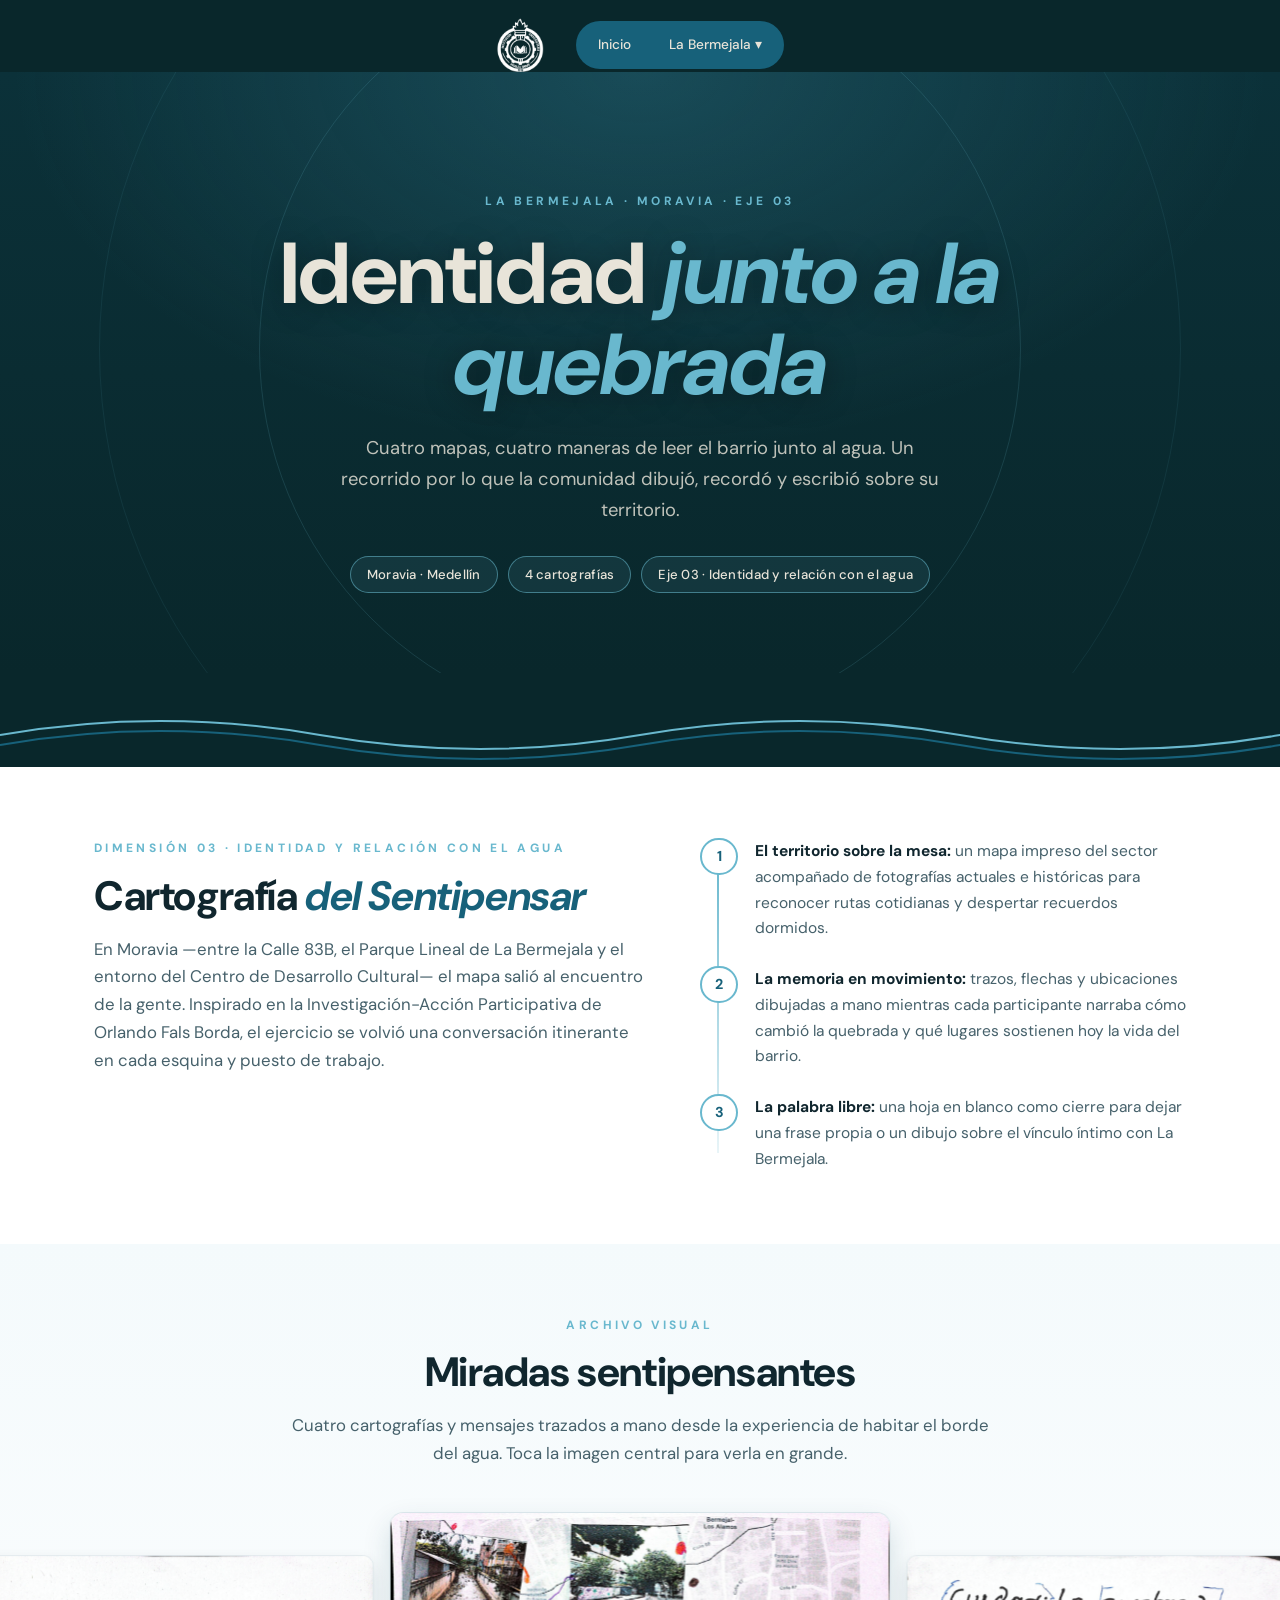
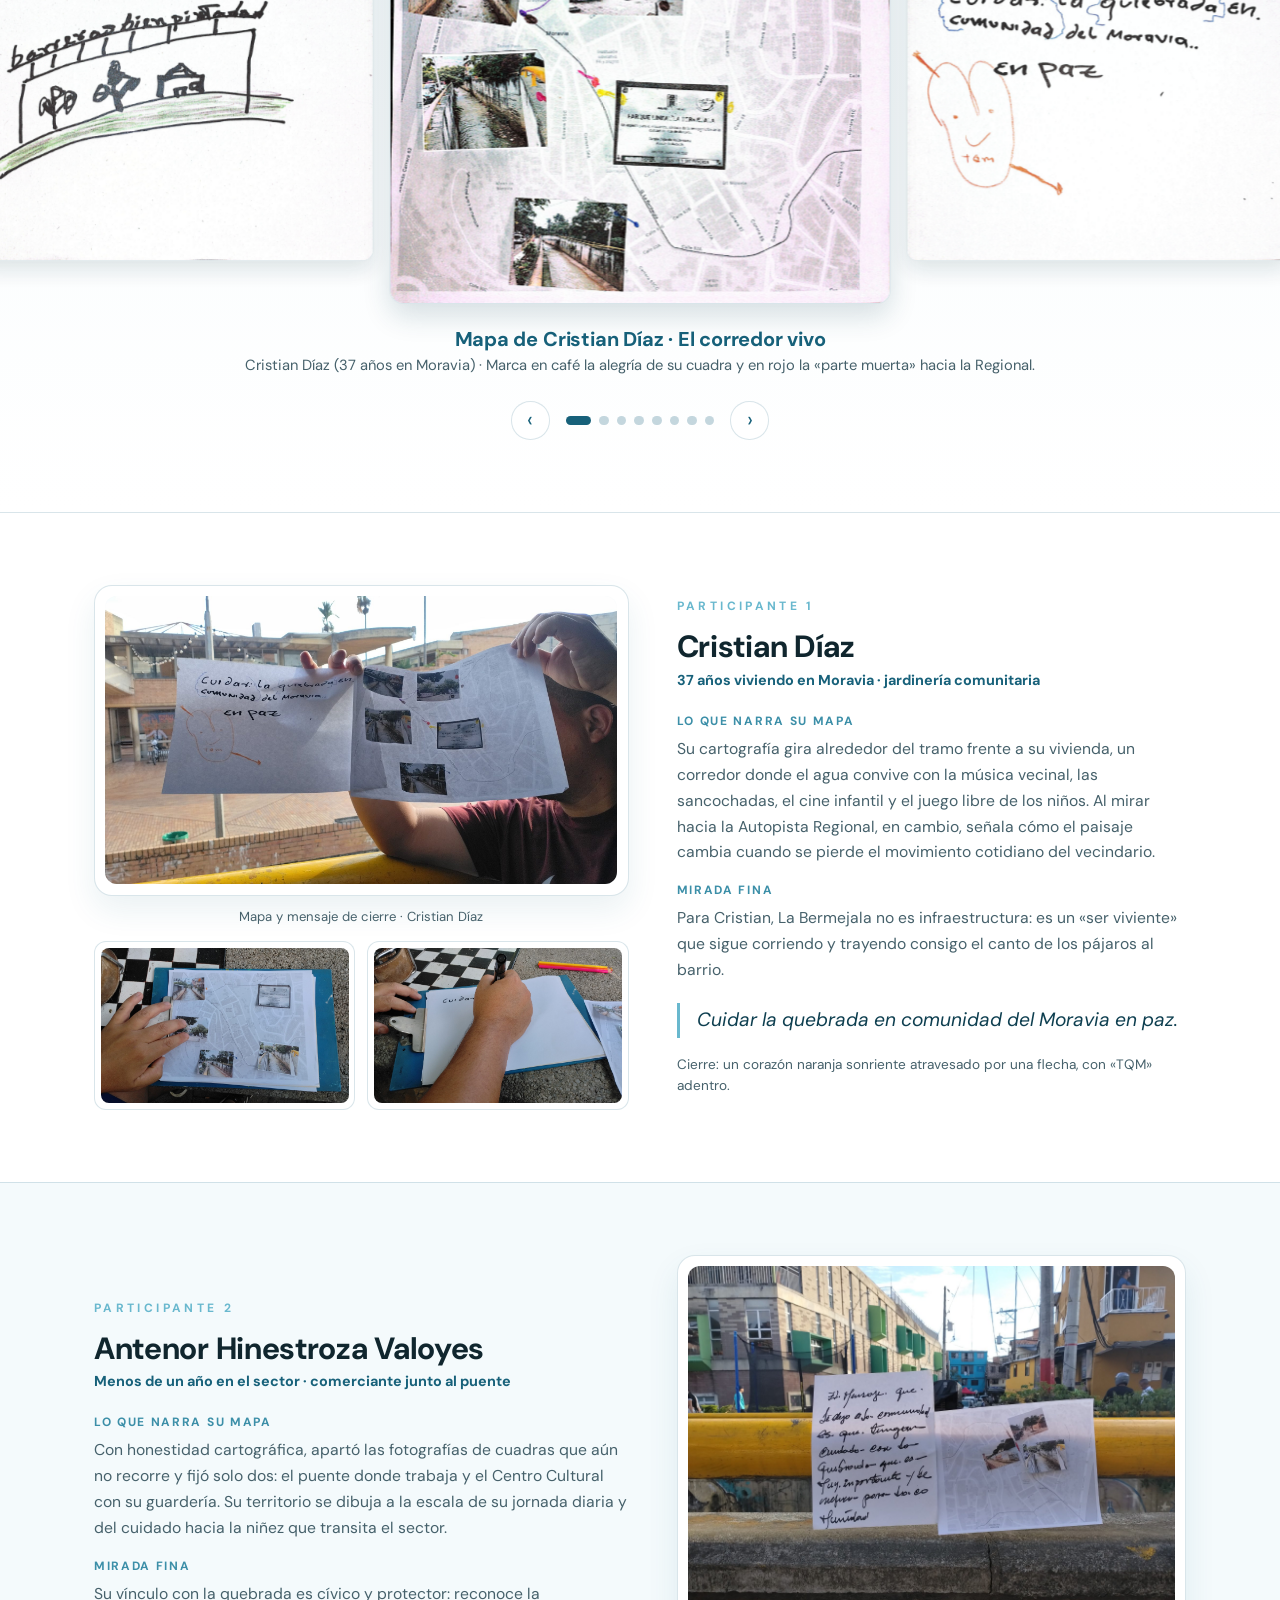
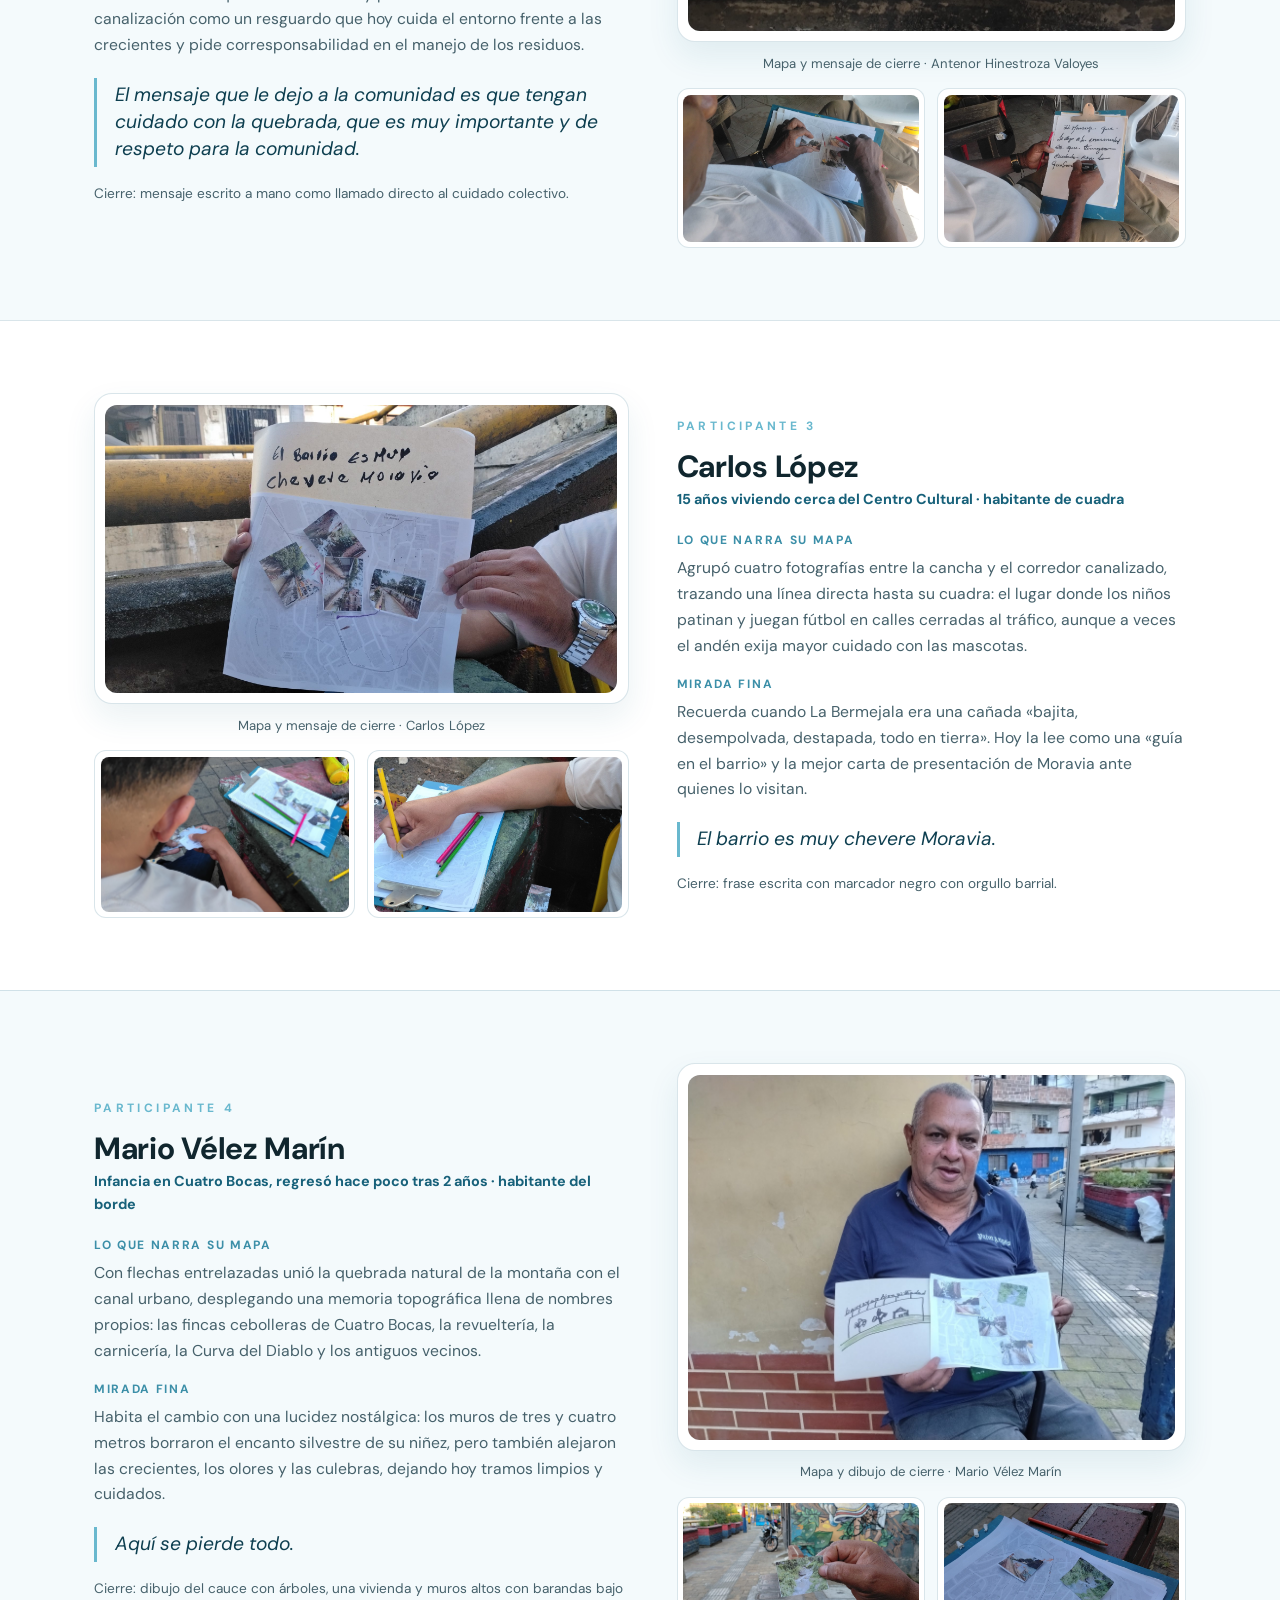
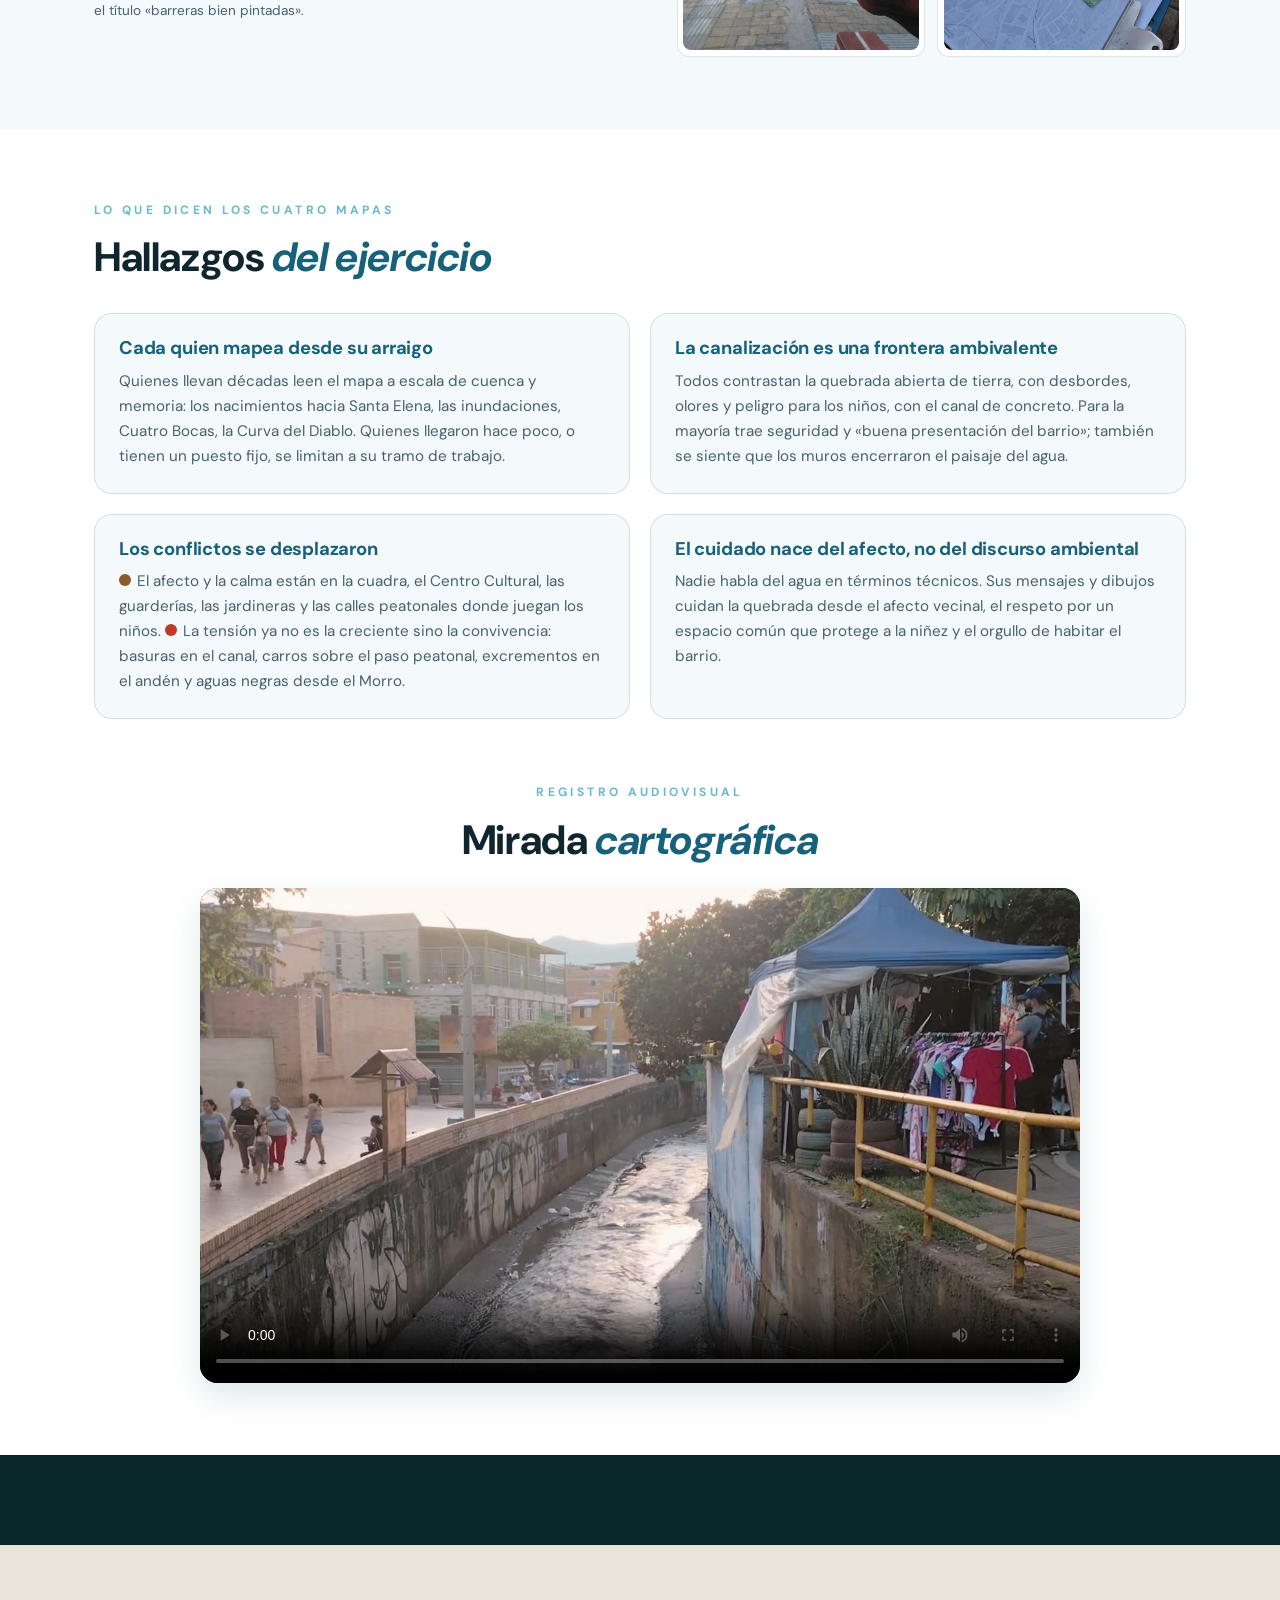
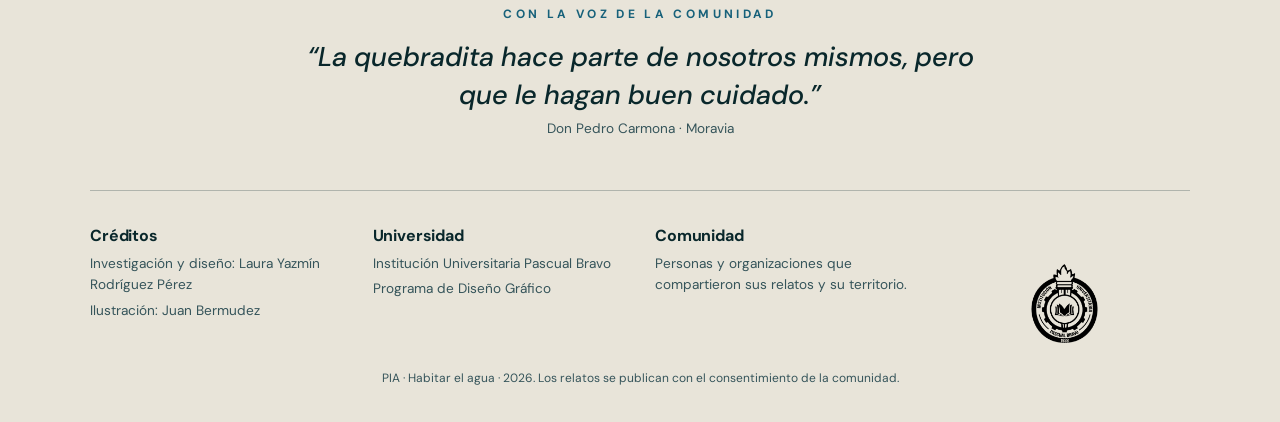
==== commit 14e6a386: "Creditos: sin asignatura" ====
--- a/Bh.html
+++ b/Bh.html
@@ -283,7 +283,7 @@
 <div class="voz"><span class="eyebrow">Con la voz de la comunidad</span><blockquote>“La quebradita hace parte de nosotros mismos, pero que le hagan buen cuidado.”</blockquote><p>Don Pedro Carmona · Moravia</p></div>
 <div class="cols">
 <div><h3>Créditos</h3><p>Investigación y diseño: Laura Yazmín Rodríguez Pérez</p><p>Ilustración: Juan Bermudez</p></div>
-<div><h3>Universidad</h3><p>Institución Universitaria Pascual Bravo</p><p>Programa de Diseño Gráfico</p><p>Asignatura: Etnografía y Consumo</p></div>
+<div><h3>Universidad</h3><p>Institución Universitaria Pascual Bravo</p><p>Programa de Diseño Gráfico</p></div>
 <div><h3>Comunidad</h3><p>Personas y organizaciones que compartieron sus relatos y su territorio.</p></div>
 <div class="flogo"><img src="img/logo-pascual-bravo.png" alt="Institución Universitaria Pascual Bravo"></div>
 </div>
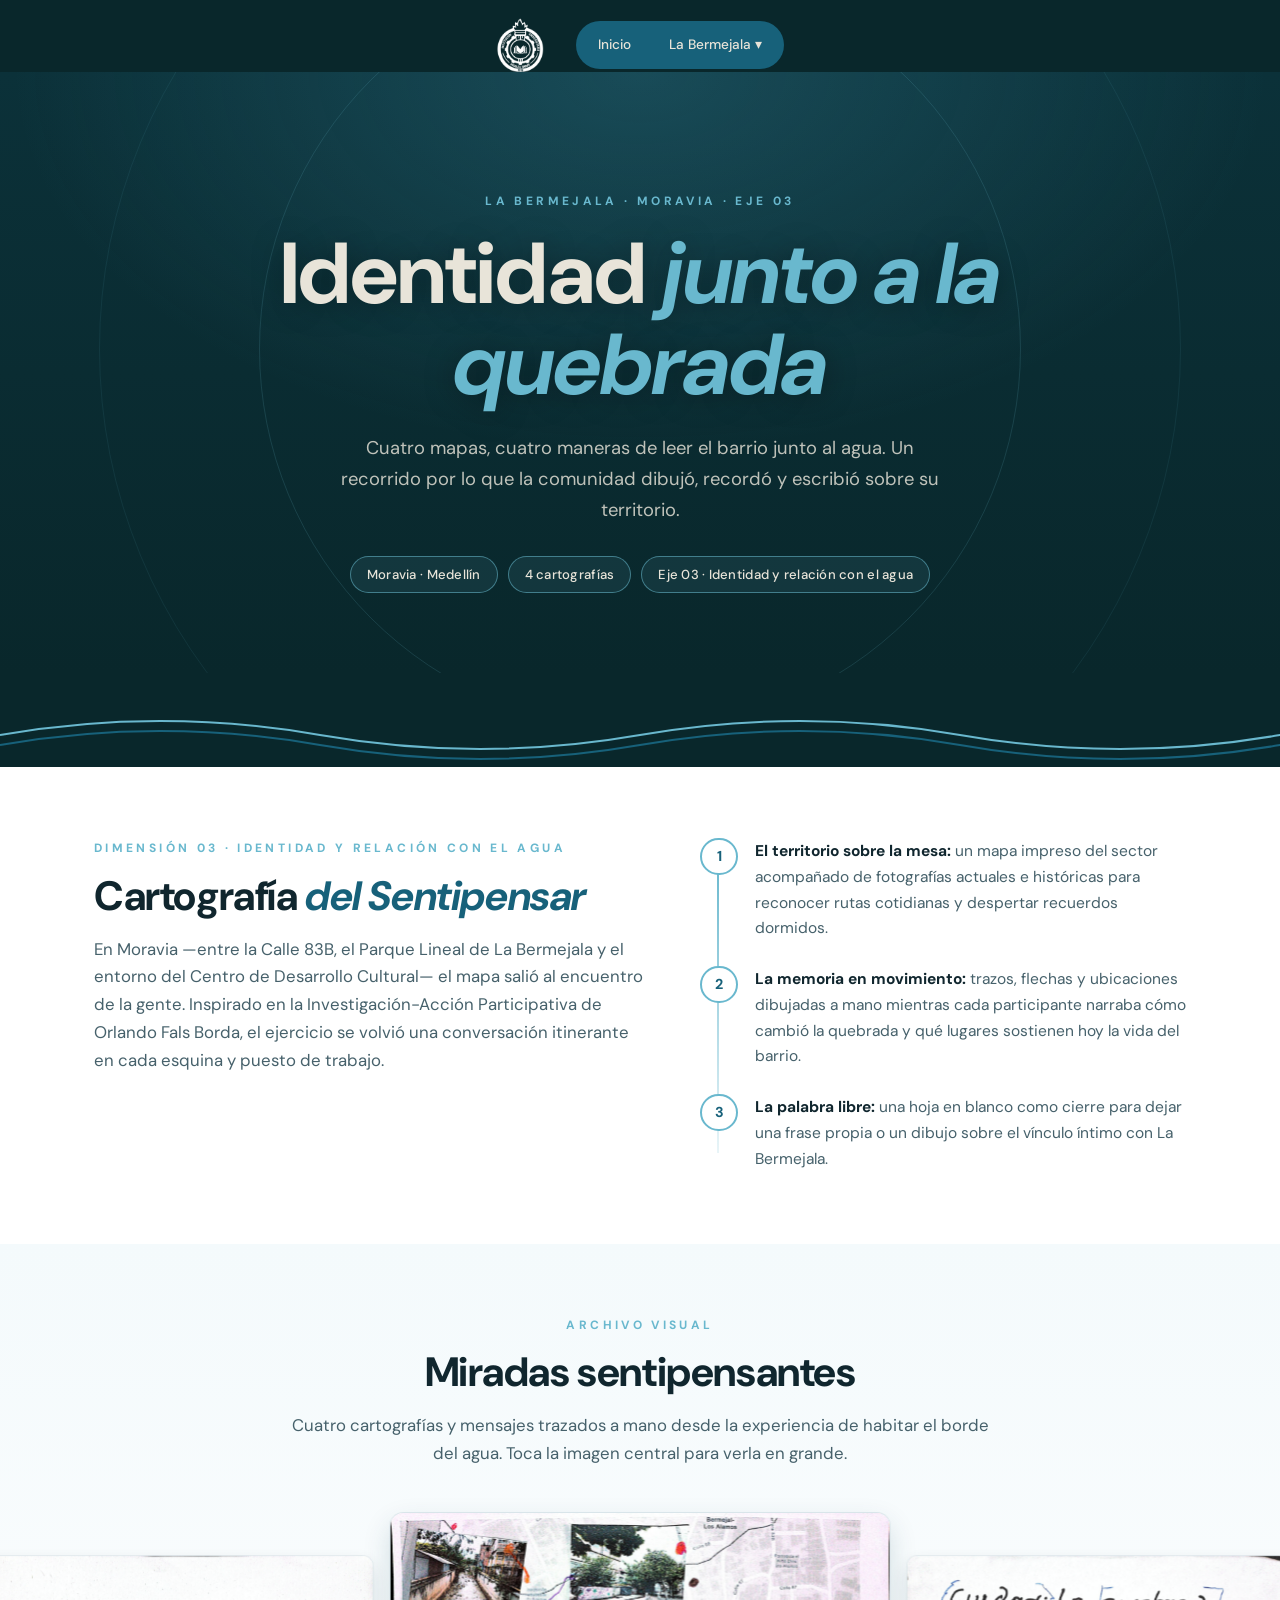
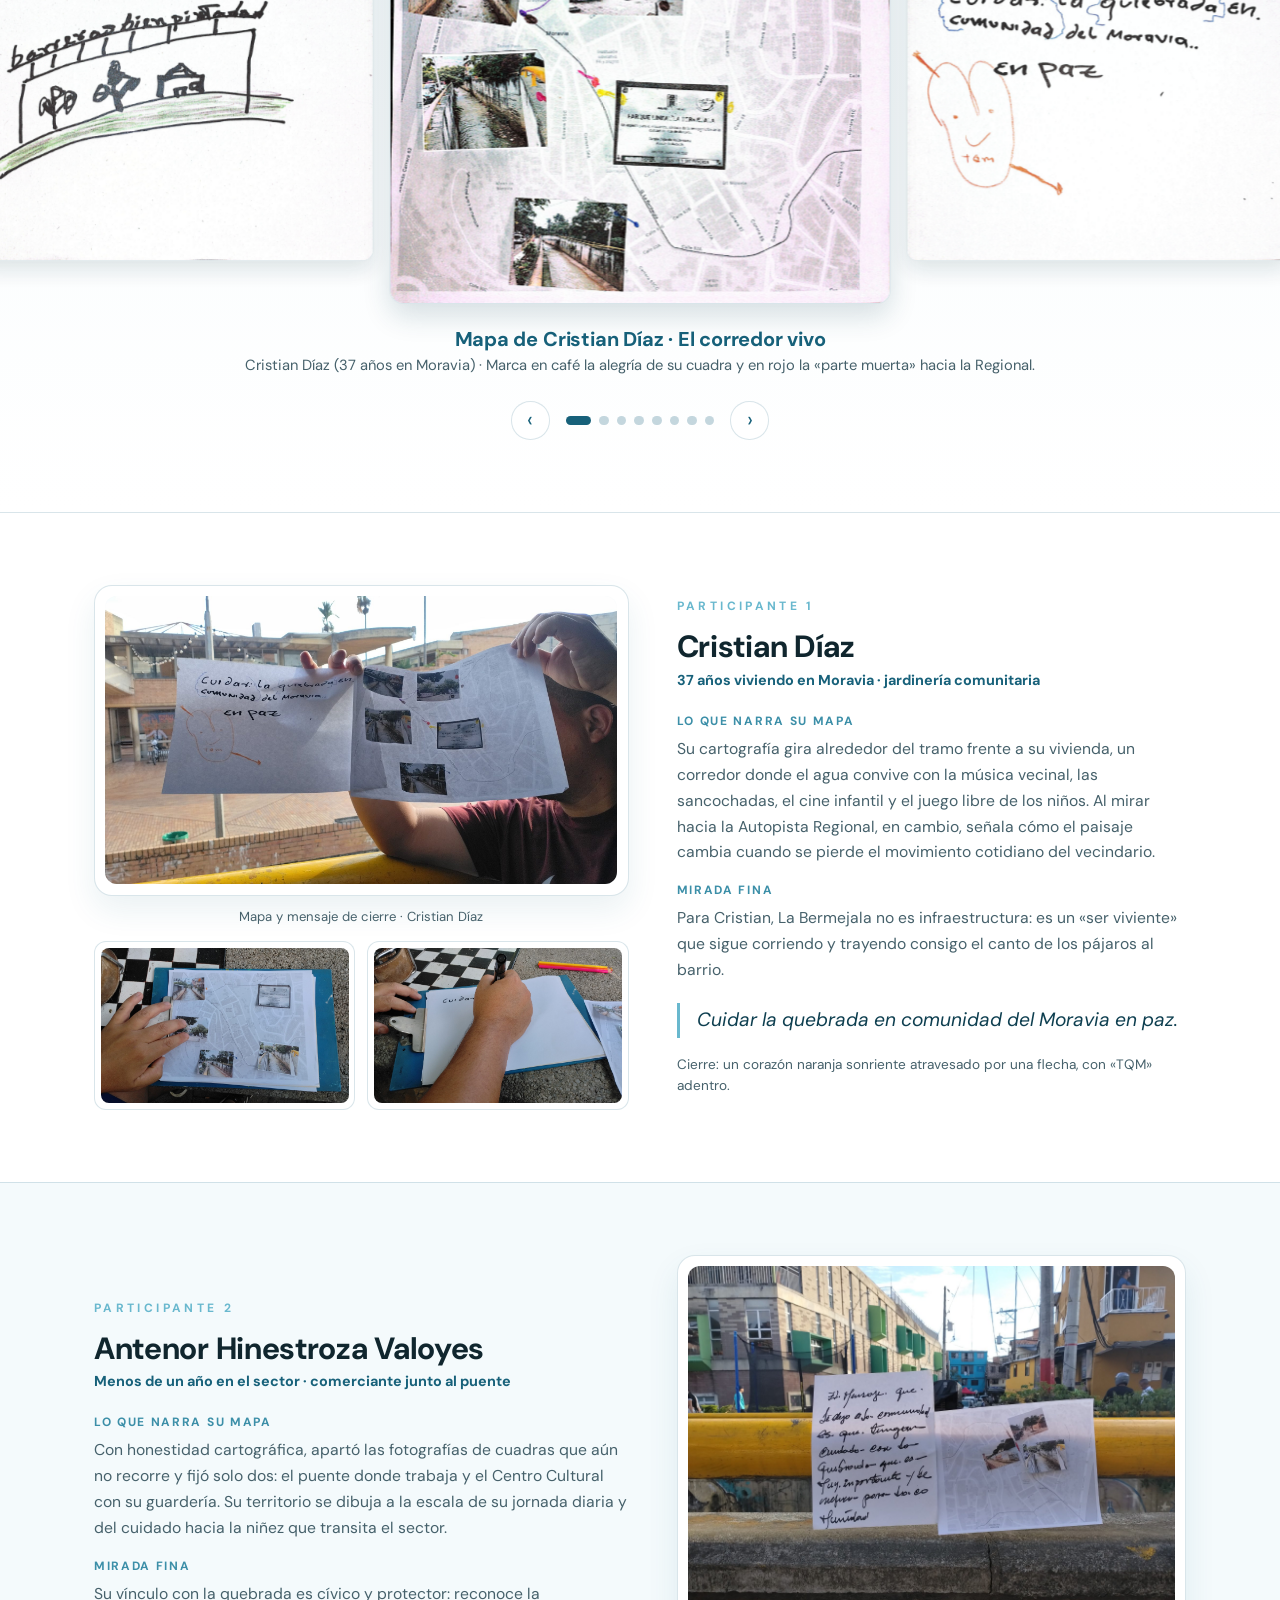
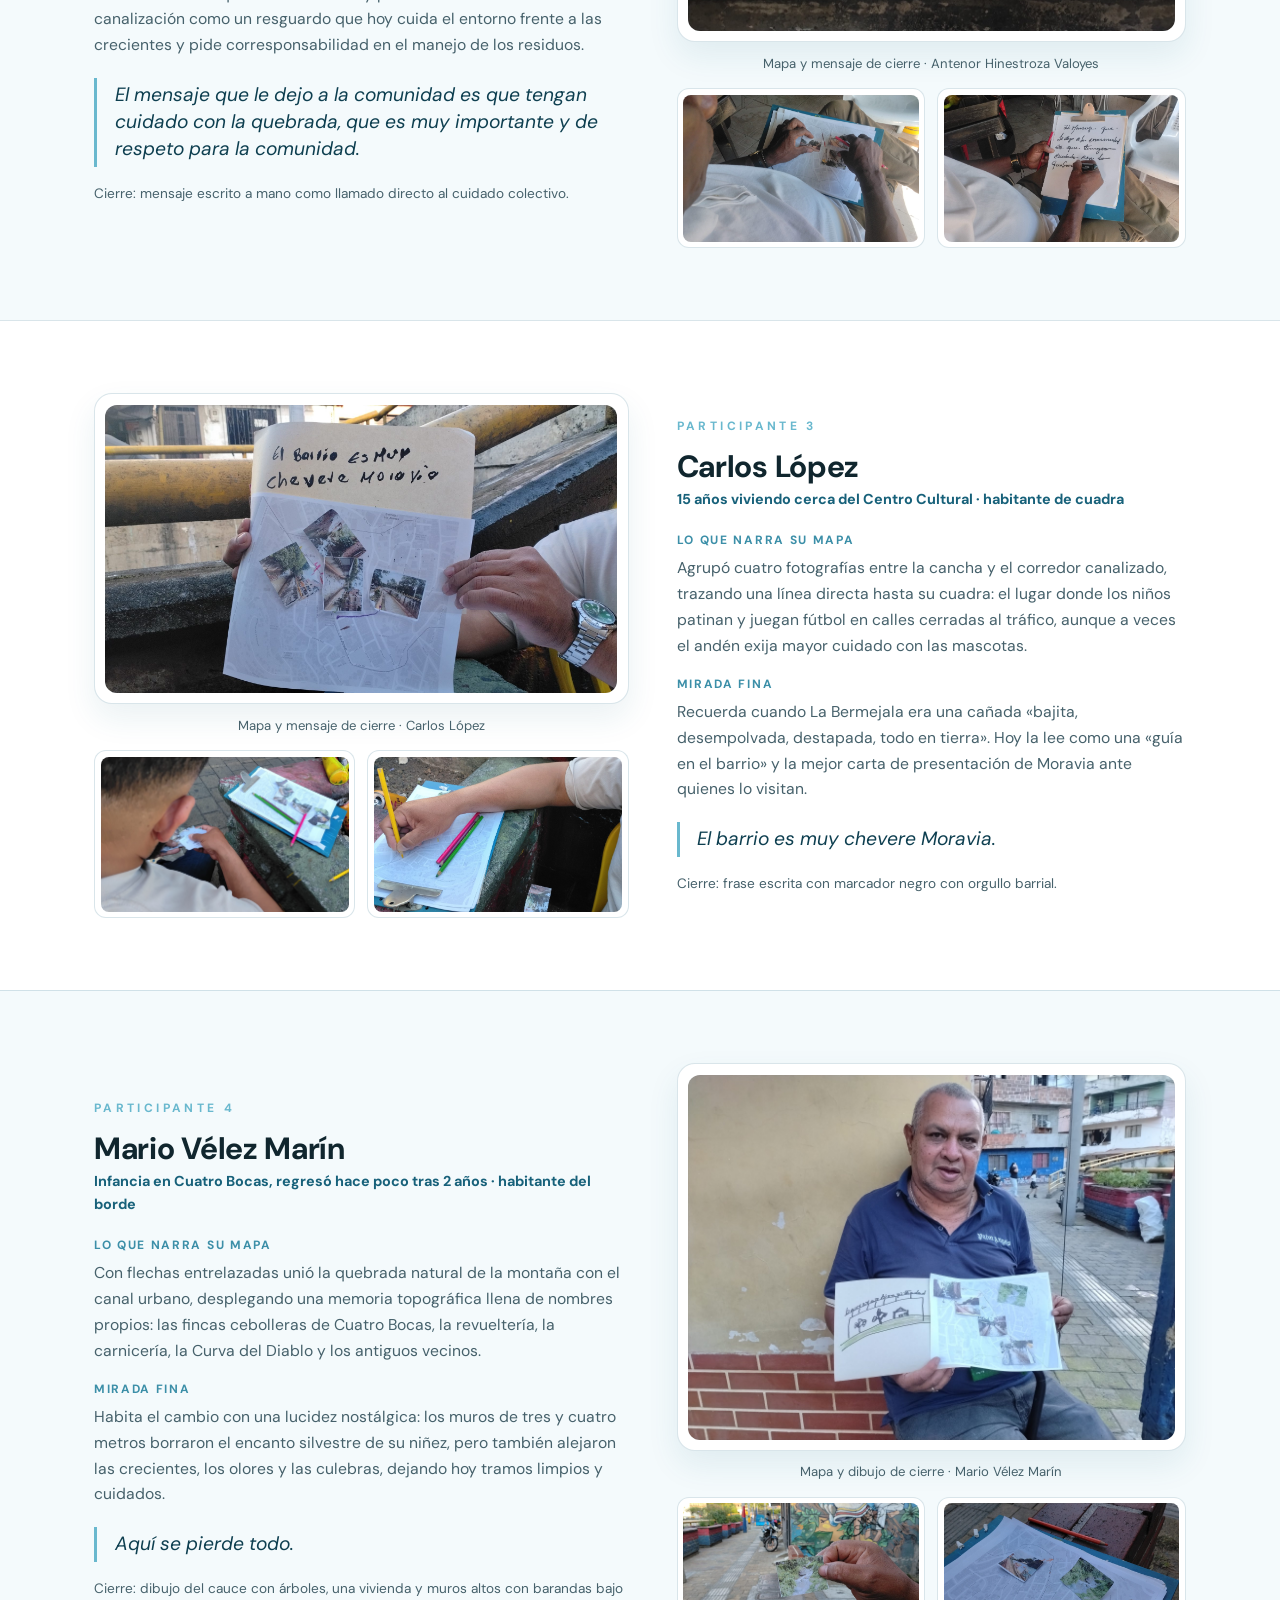
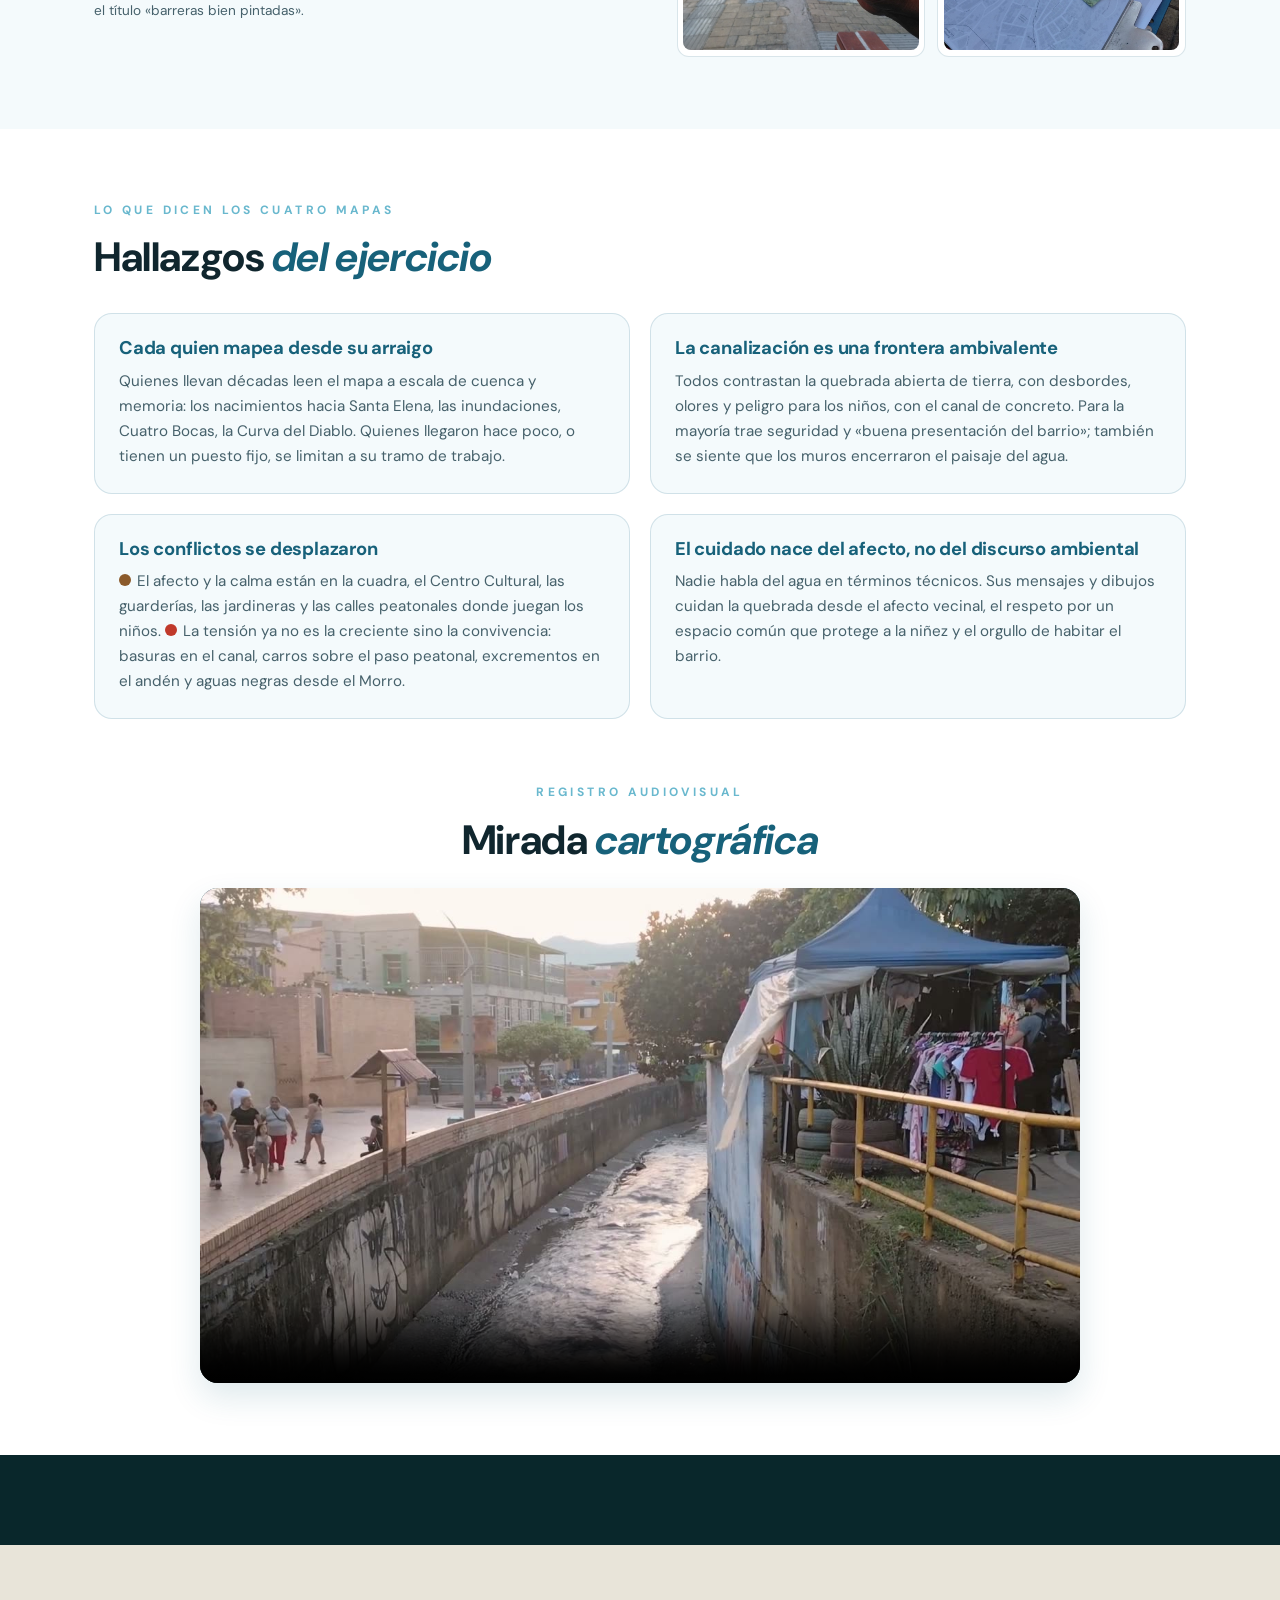
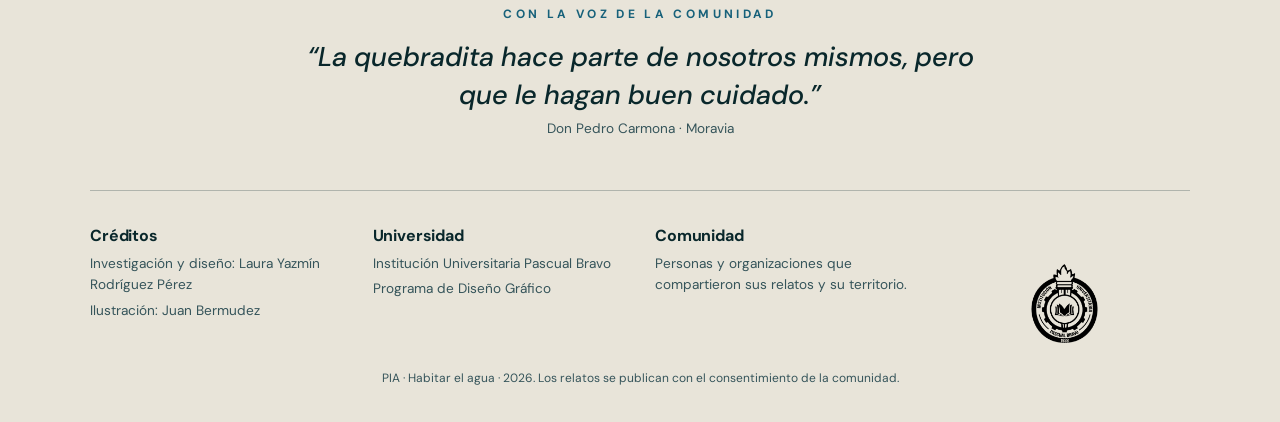
==== commit 000ea485: "Barra fija mas gruesa para que el logo no quede a ras" ====
--- a/Bh.html
+++ b/Bh.html
@@ -22,7 +22,7 @@
   html, body { overflow-x: clip; max-width: 100%; }
   .mm-sec { overflow-x: hidden; }
 </style>
-<link rel="stylesheet" href="mejoras.css?v=3">
+<link rel="stylesheet" href="mejoras.css?v=4">
 </head>
 <body>
 <header class="cab">
--- a/mejoras.css
+++ b/mejoras.css
@@ -20,8 +20,8 @@
 /* 1b. Barra fija más aireada: el menú no queda pegado al borde y el logo
    conserva su lugar al pasar sobre las secciones claras */
 .cab.fija {
-  padding-top: 10px;
-  padding-bottom: 10px;
+  padding-top: 18px;
+  padding-bottom: 18px;
   background: rgba(9, 39, 43, .96);
   border-bottom: 1px solid rgba(105, 184, 206, .18);
   box-shadow: 0 10px 30px rgba(9, 39, 43, .18);
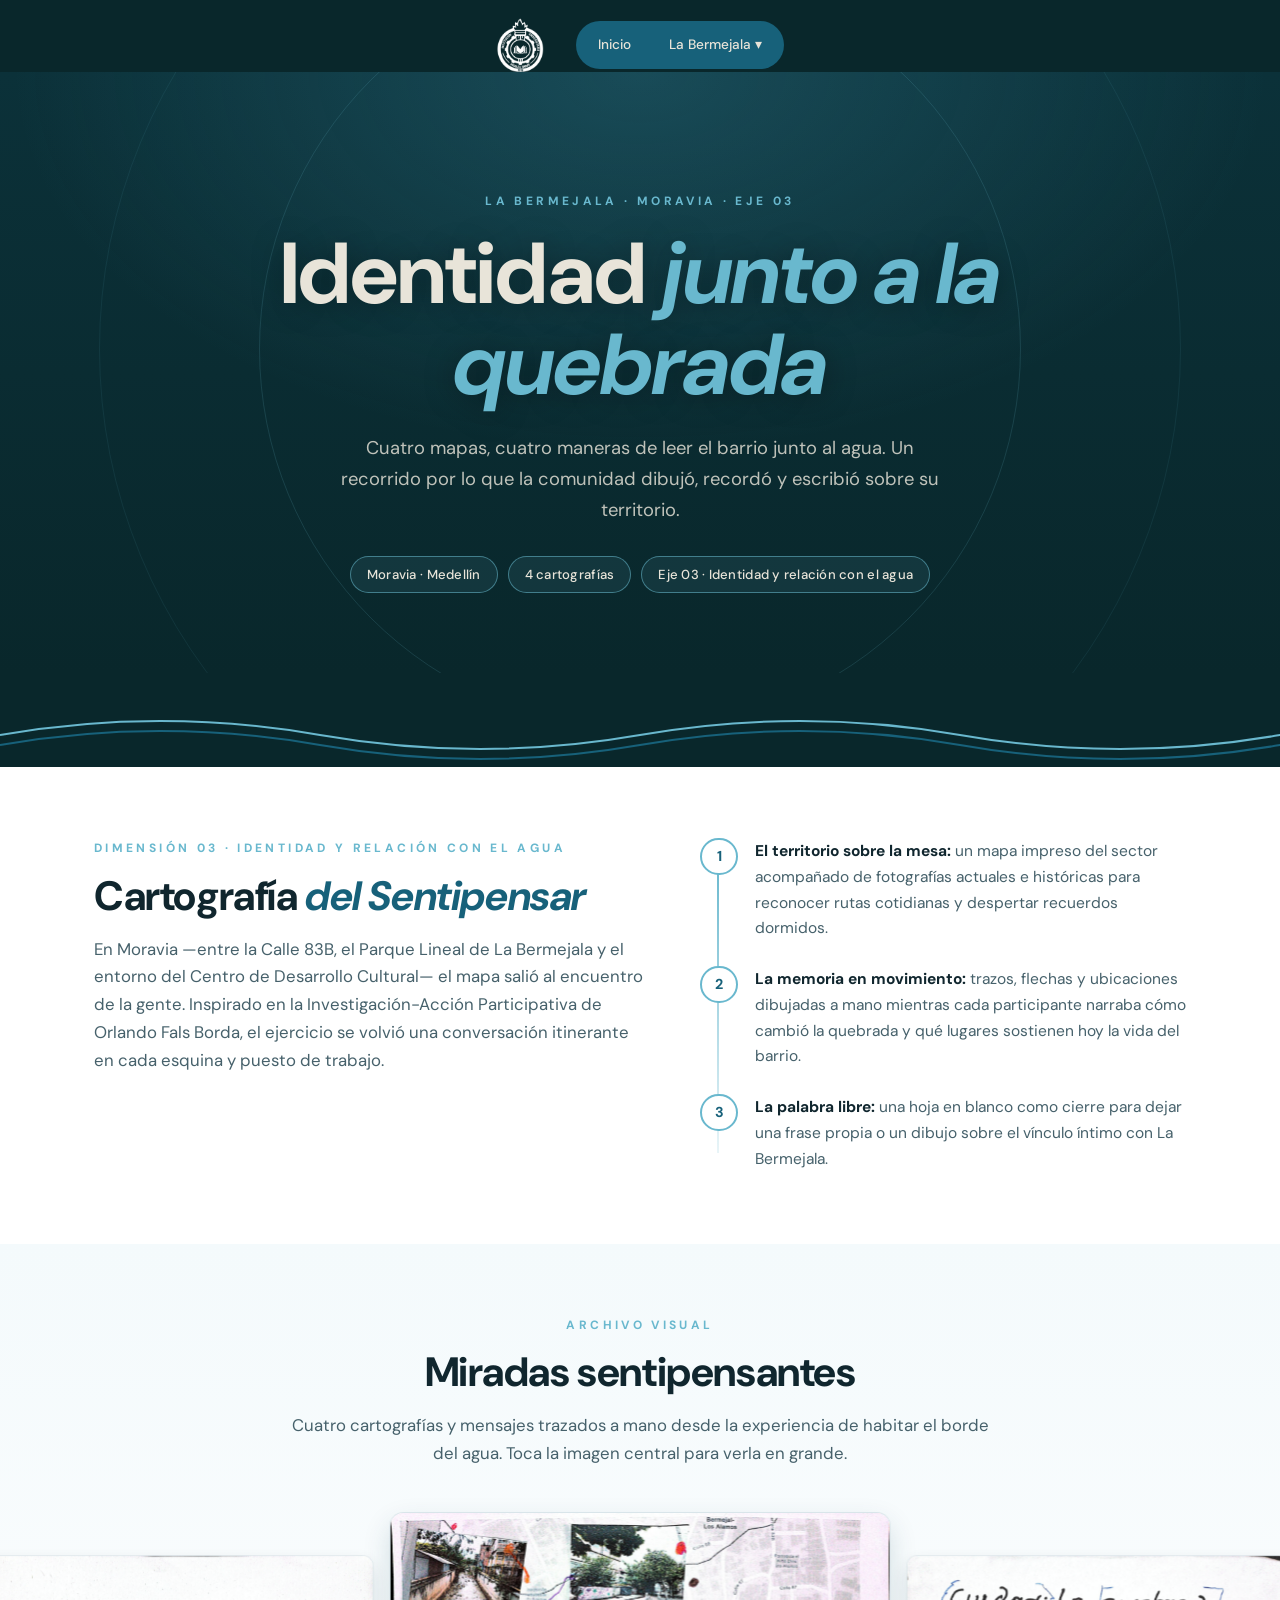
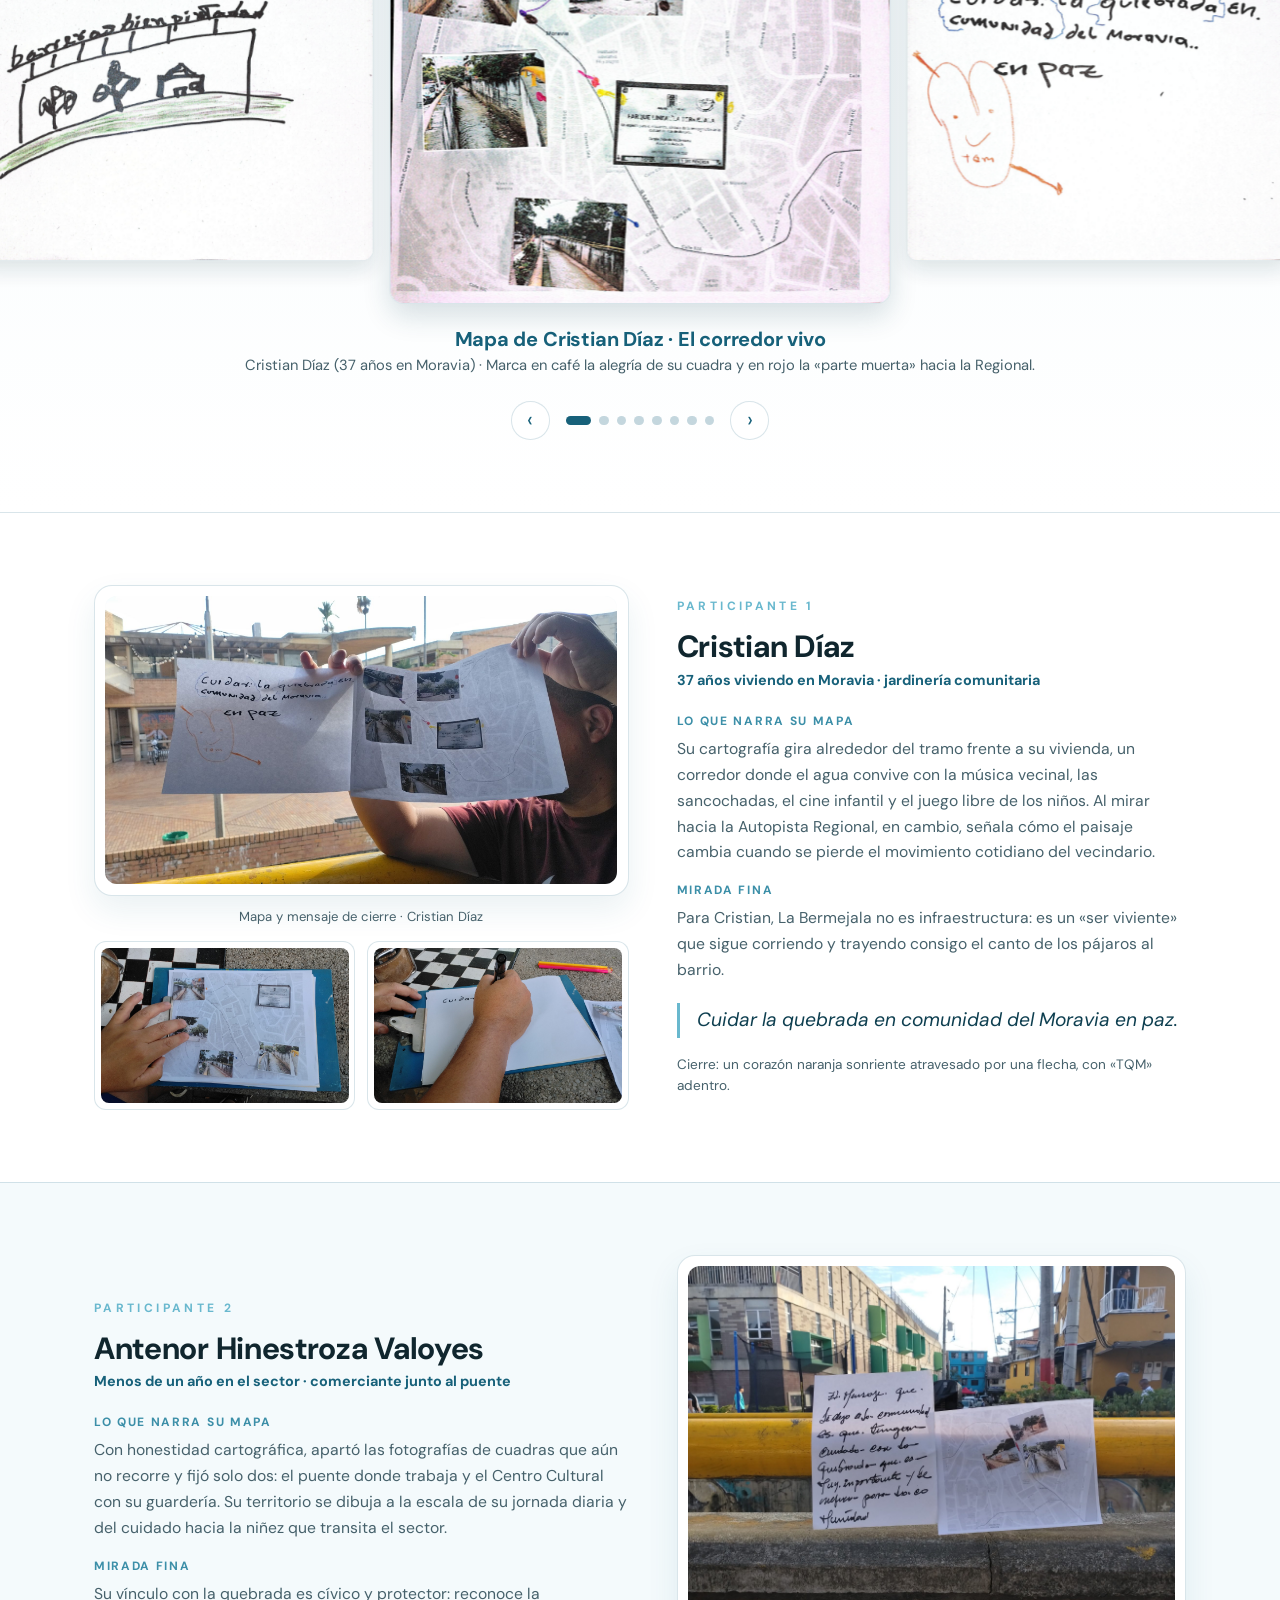
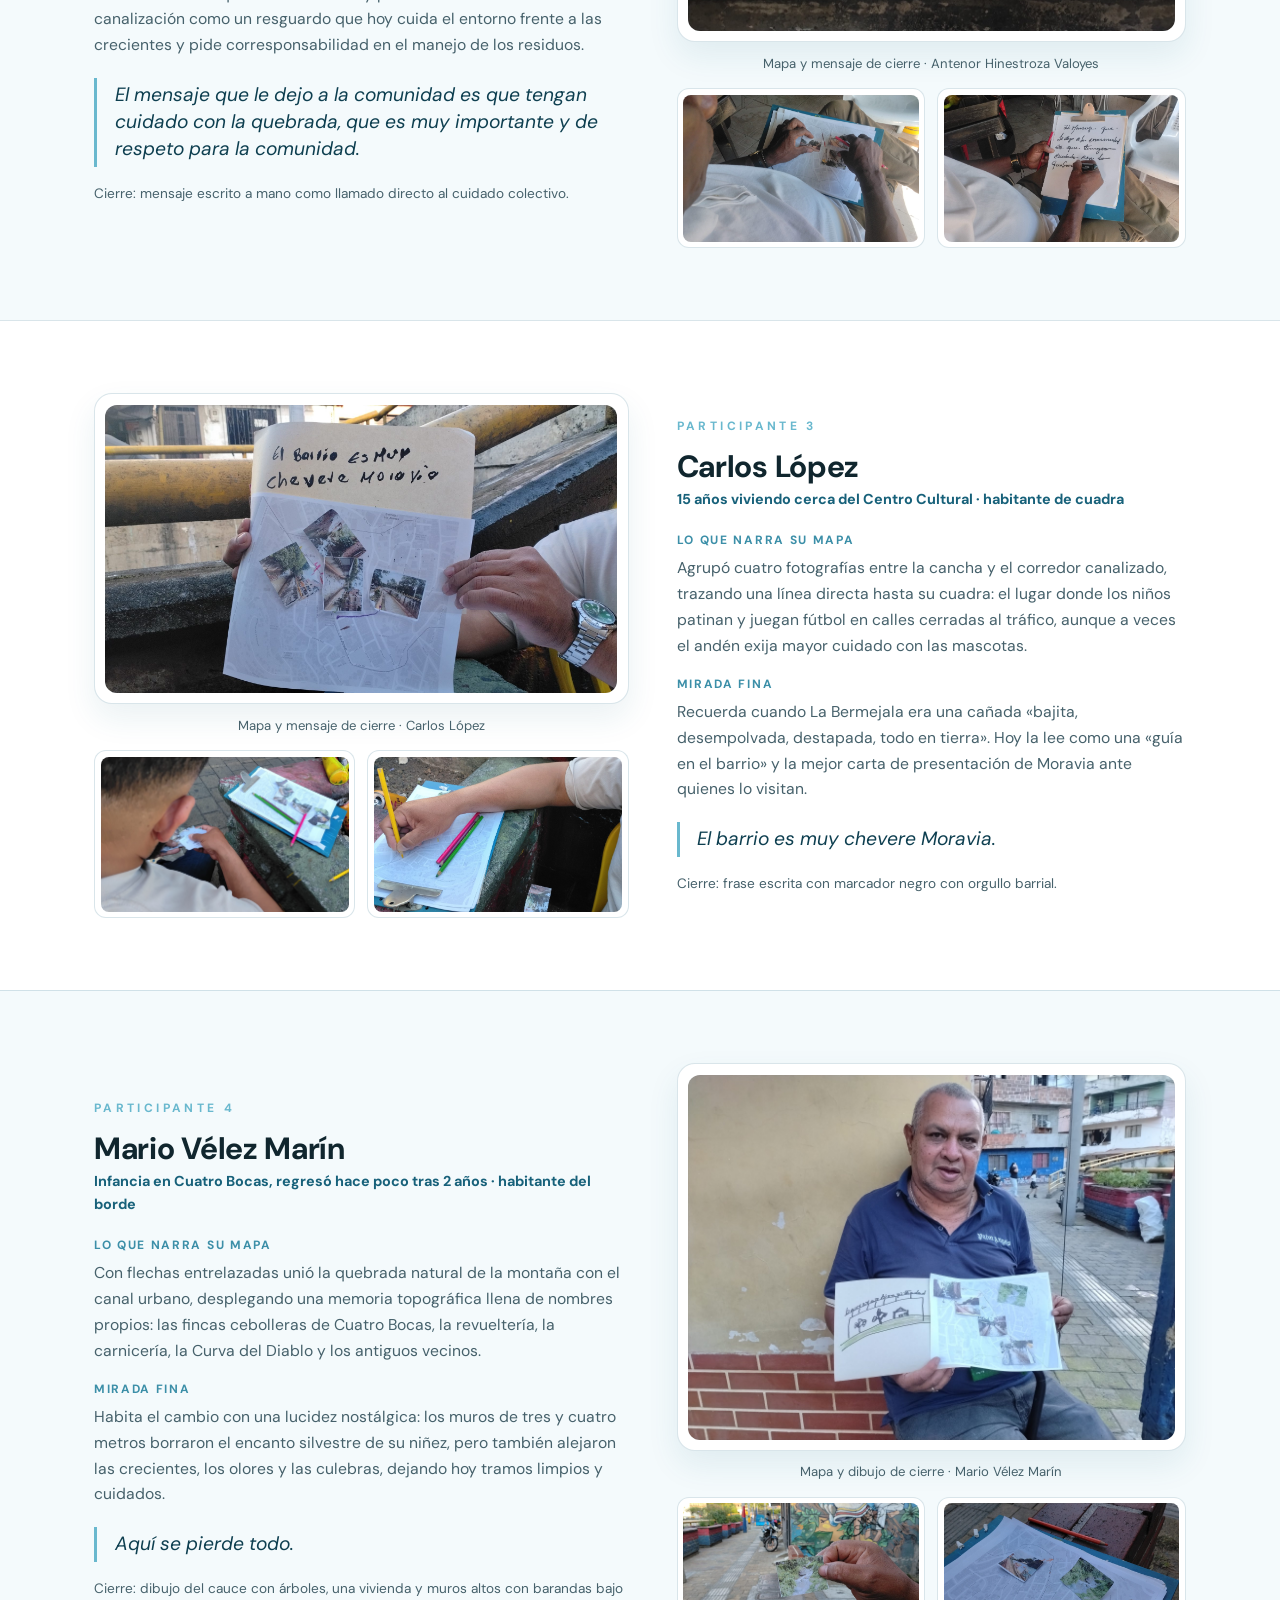
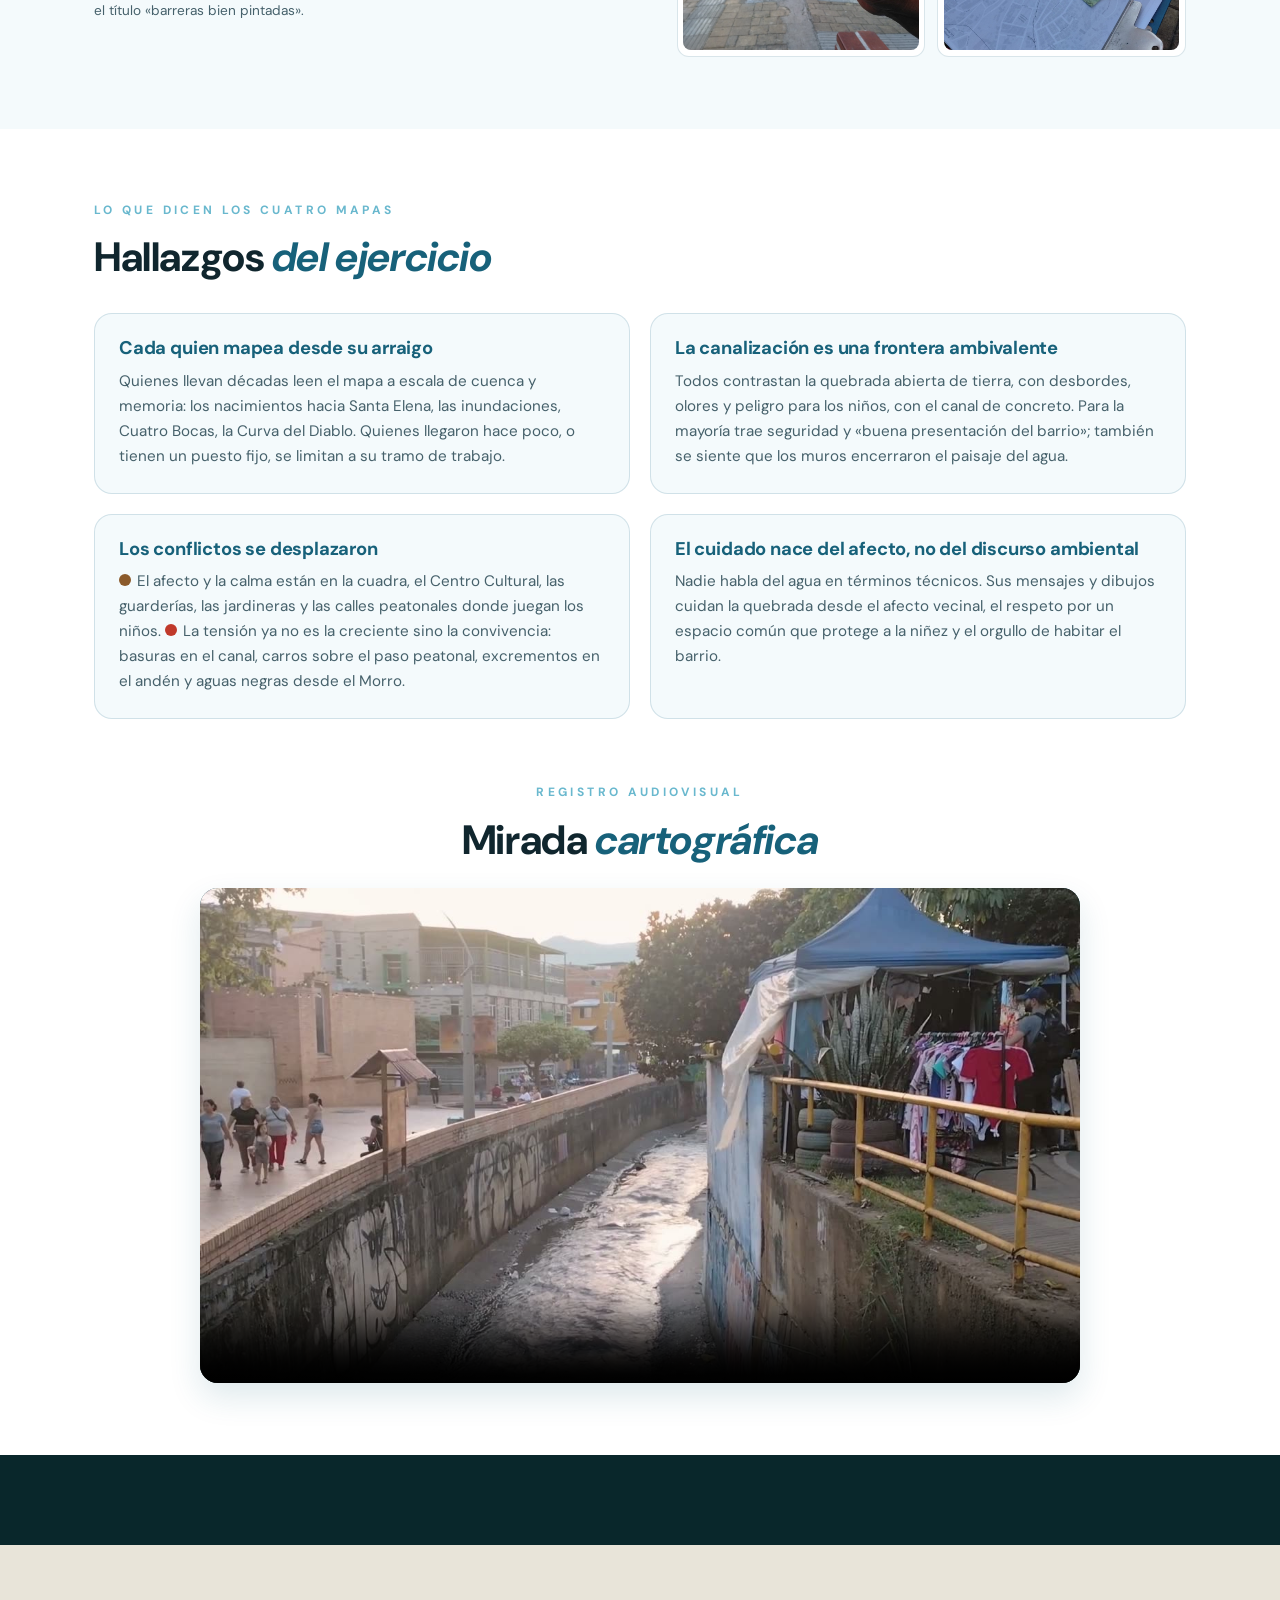
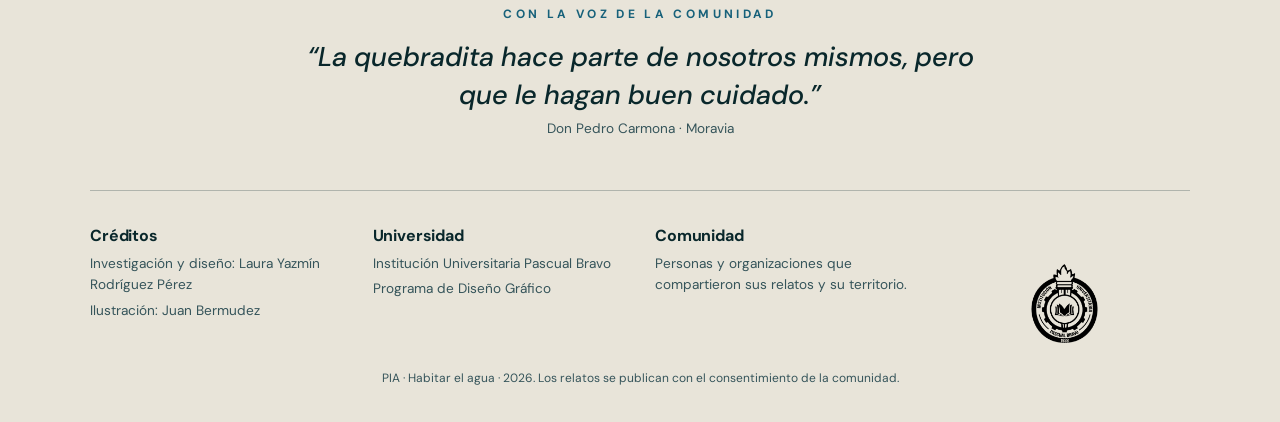
==== commit a7c5d797: "Quitar efecto de barra fija y forzar estilos nuevos (v5)" ====
--- a/Bh.html
+++ b/Bh.html
@@ -22,7 +22,7 @@
   html, body { overflow-x: clip; max-width: 100%; }
   .mm-sec { overflow-x: hidden; }
 </style>
-<link rel="stylesheet" href="mejoras.css?v=4">
+<link rel="stylesheet" href="mejoras.css?v=5">
 </head>
 <body>
 <header class="cab">
@@ -411,6 +411,6 @@
   up(); play();
 })();
 </script>
-<script src="mejoras.js" defer></script>
+<script src="mejoras.js?v=5" defer></script>
 </body>
 </html>
--- a/mejoras.css
+++ b/mejoras.css
@@ -1,32 +1,5 @@
 /* Mejoras del front — capa aparte para no tocar los estilos originales.
    Se carga después de style-principal.css / style-habitar.css. */
-
-/* 1. Menú fijo al bajar: en páginas largas el menú queda siempre a mano */
-.cab {
-  position: sticky;
-  top: 0;
-  transition: padding .3s ease, background-color .3s ease, box-shadow .3s ease;
-}
-.cab.fija {
-  padding-top: 8px;
-  padding-bottom: 8px;
-  background: rgba(9, 39, 43, .86);
-  -webkit-backdrop-filter: blur(10px);
-  backdrop-filter: blur(10px);
-  box-shadow: 0 6px 24px rgba(0, 0, 0, .25);
-}
-.cab.fija nav > a img { transition: height .3s ease; }
-
-/* 1b. Barra fija más aireada: el menú no queda pegado al borde y el logo
-   conserva su lugar al pasar sobre las secciones claras */
-.cab.fija {
-  padding-top: 18px;
-  padding-bottom: 18px;
-  background: rgba(9, 39, 43, .96);
-  border-bottom: 1px solid rgba(105, 184, 206, .18);
-  box-shadow: 0 10px 30px rgba(9, 39, 43, .18);
-}
-.cab.fija nav > a img { height: 46px; }
 
 /* 1c. Galería «Habitar el agua» más ancha: aprovecha los costados en pantallas grandes */
 @media (min-width: 701px) {
@@ -85,5 +58,5 @@
 
 @media (prefers-reduced-motion: reduce) {
   .revela { opacity: 1; transform: none; transition: none; }
-  .cab, .arriba { transition: none; }
+  .arriba { transition: none; }
 }
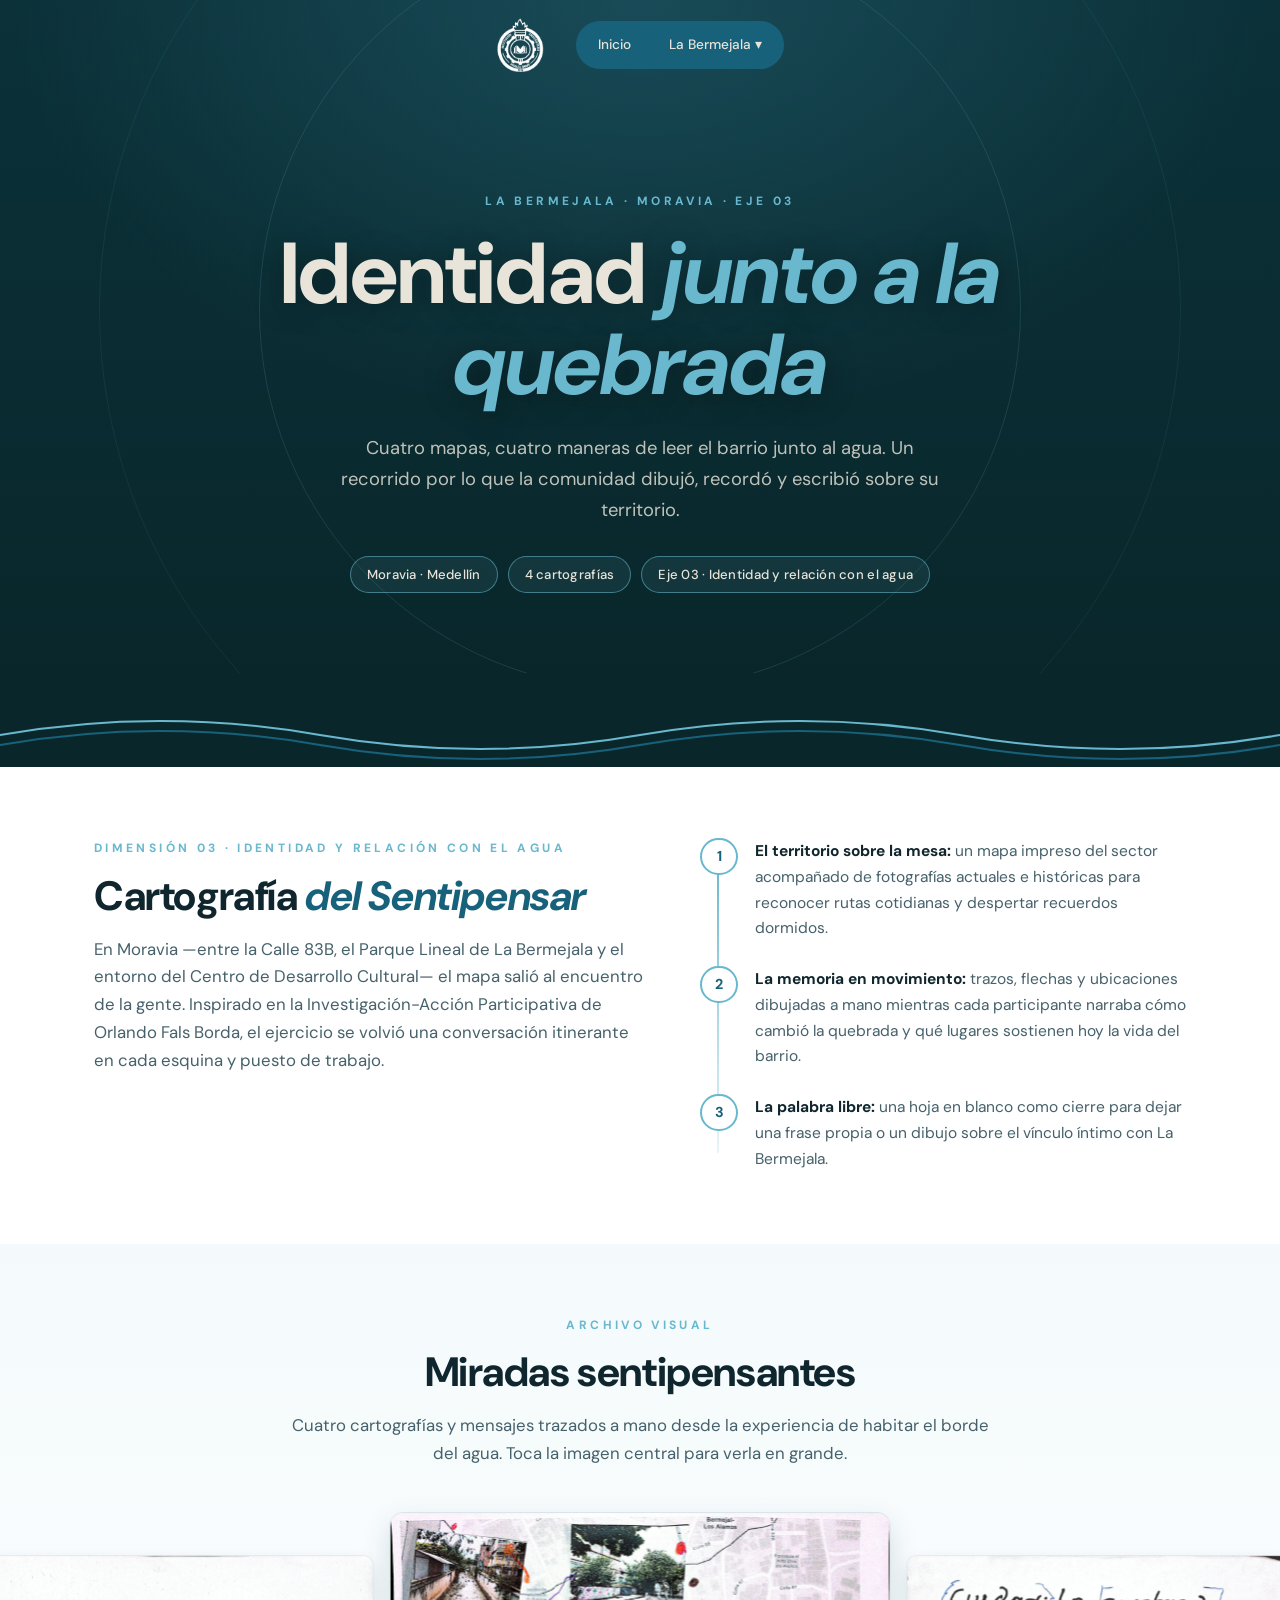
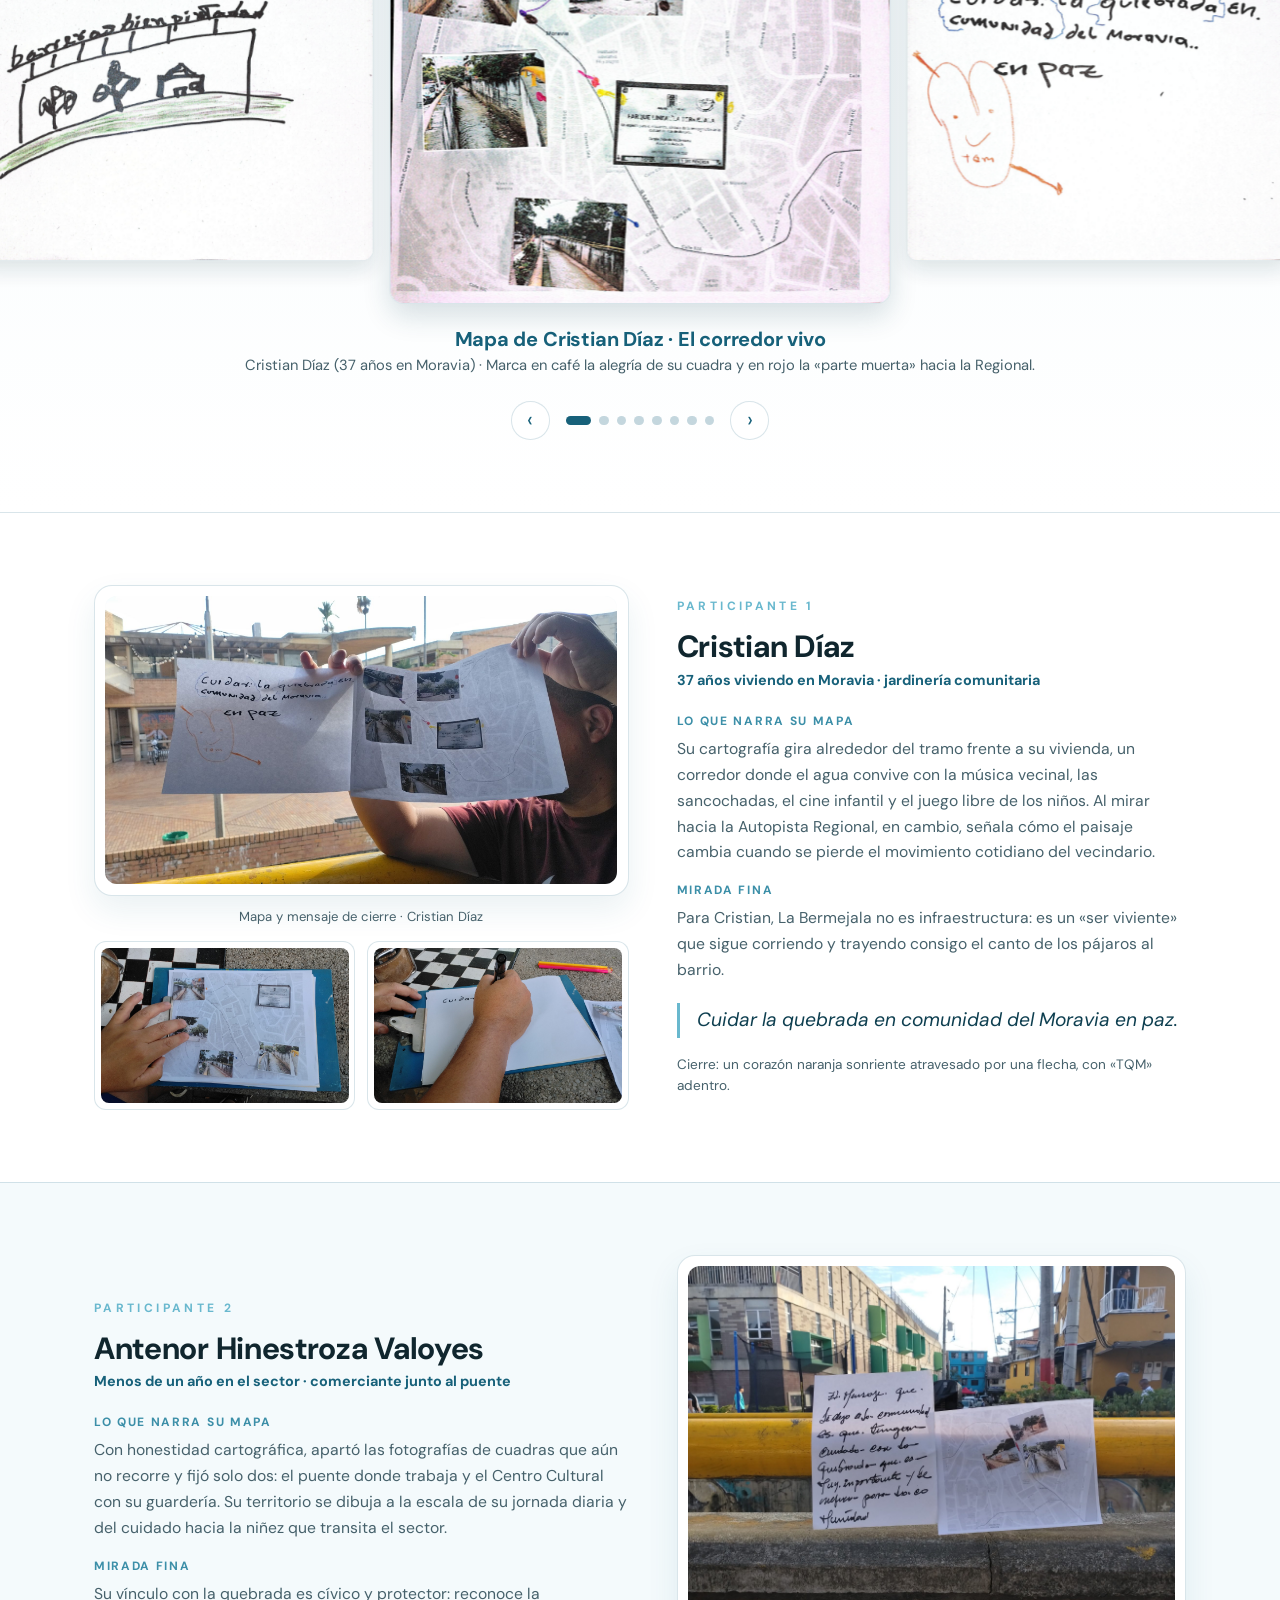
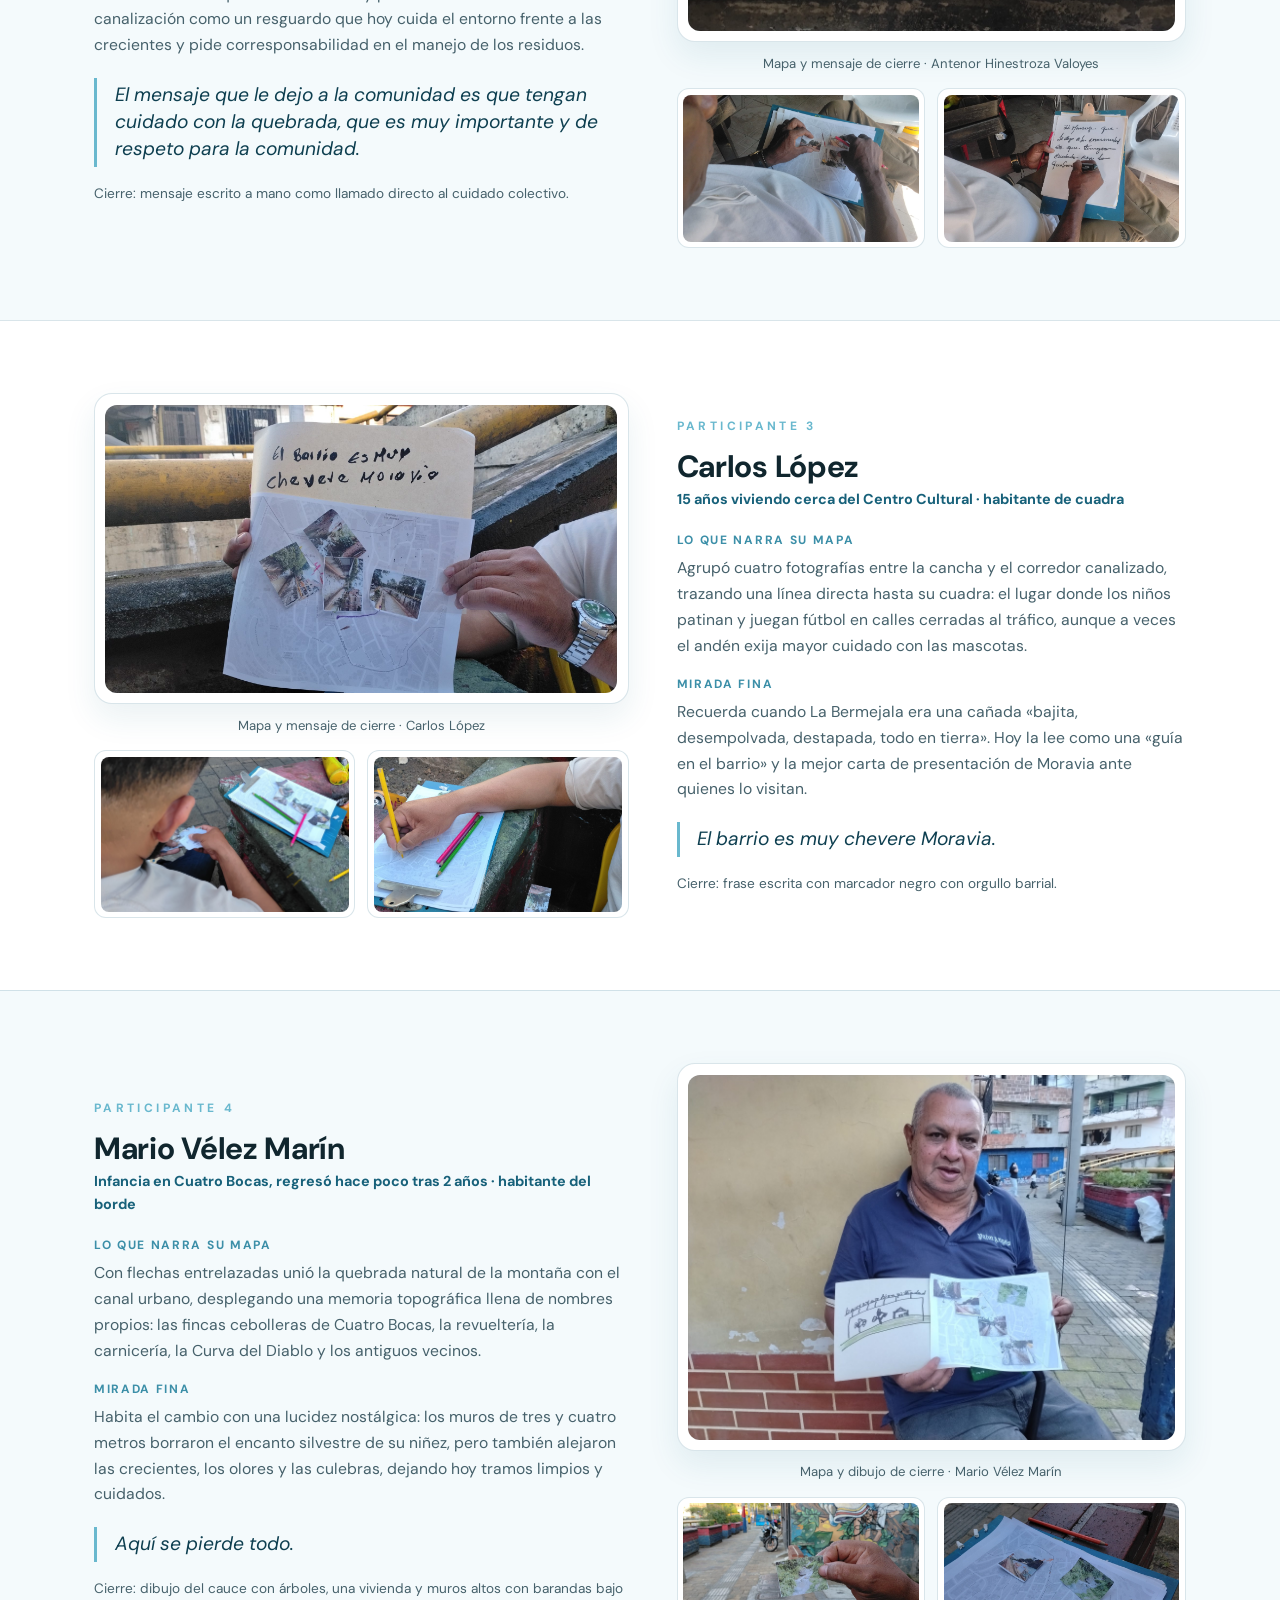
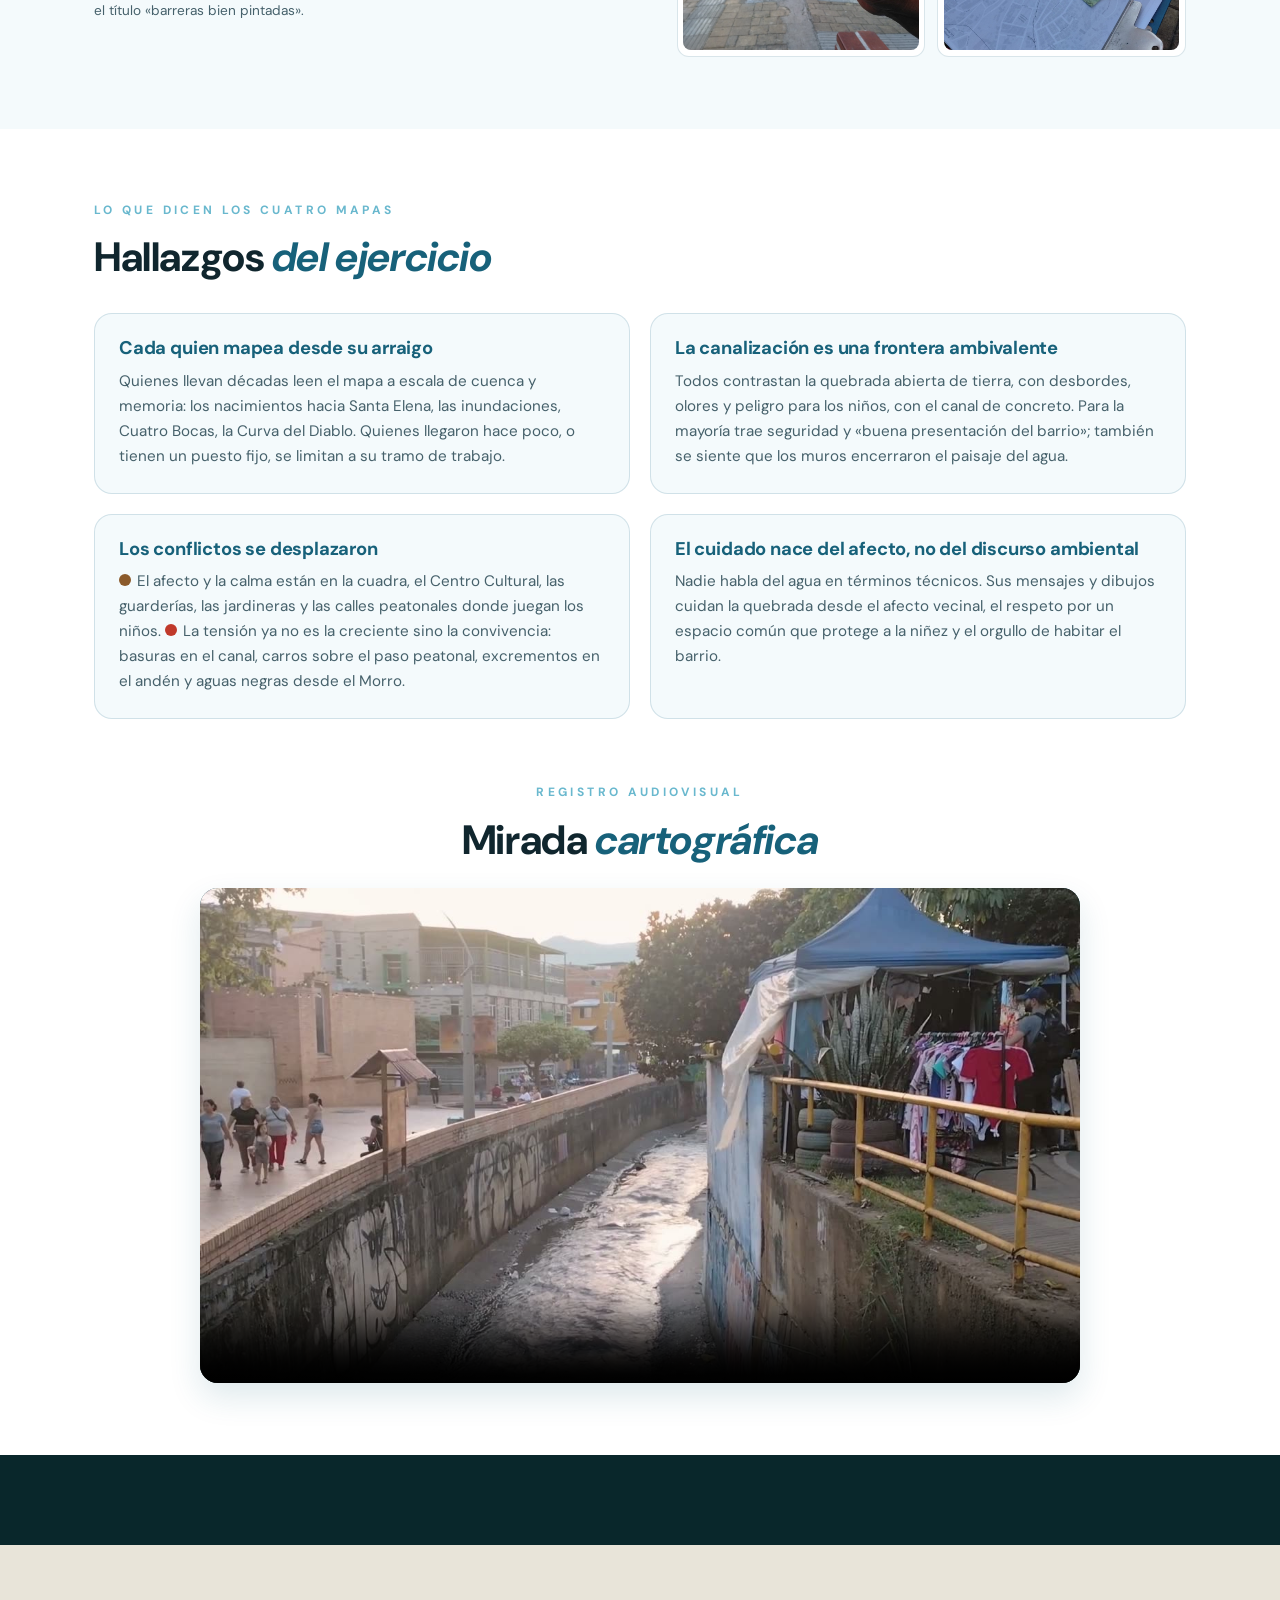
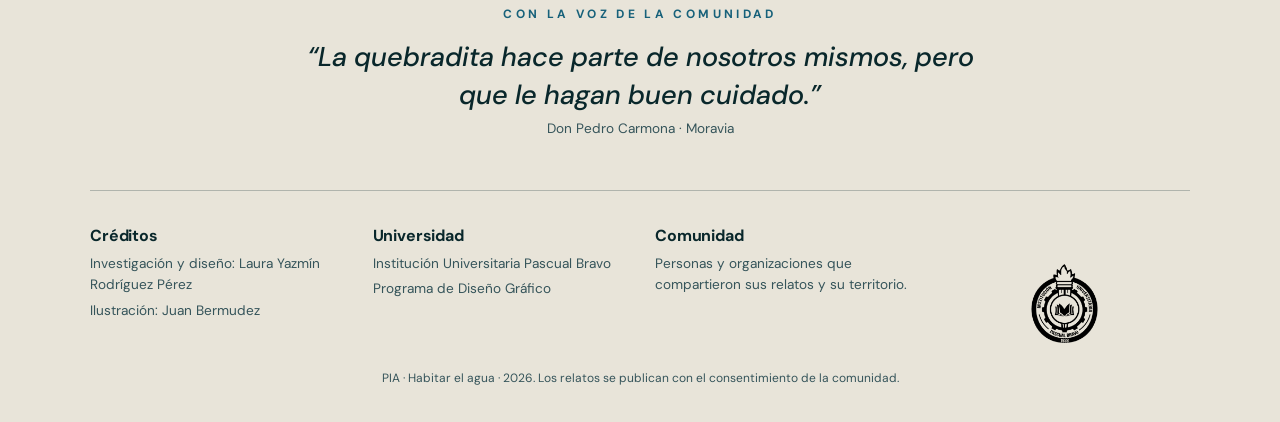
==== commit e51bed90: "Cabezote de La Bermejala con un solo tono (sin franja detras del logo)" ====
--- a/Bh.html
+++ b/Bh.html
@@ -22,7 +22,7 @@
   html, body { overflow-x: clip; max-width: 100%; }
   .mm-sec { overflow-x: hidden; }
 </style>
-<link rel="stylesheet" href="mejoras.css?v=5">
+<link rel="stylesheet" href="mejoras.css?v=6">
 </head>
 <body>
 <header class="cab">
--- a/mejoras.css
+++ b/mejoras.css
@@ -56,6 +56,13 @@
 /* 5. Imágenes: evitan saltos de diseño mientras cargan */
 img { height: auto; }
 
+/* 6. Cabezote de La Bermejala: el fondo sube por detrás del logo y el menú,
+   así la parte de arriba tiene un solo tono (sin franja aparte). 72px = alto del encabezado */
+.hb .hero {
+  margin-top: -72px;
+  padding-top: calc(clamp(70px, 10vw, 120px) + 72px);
+}
+
 @media (prefers-reduced-motion: reduce) {
   .revela { opacity: 1; transform: none; transition: none; }
   .arriba { transition: none; }
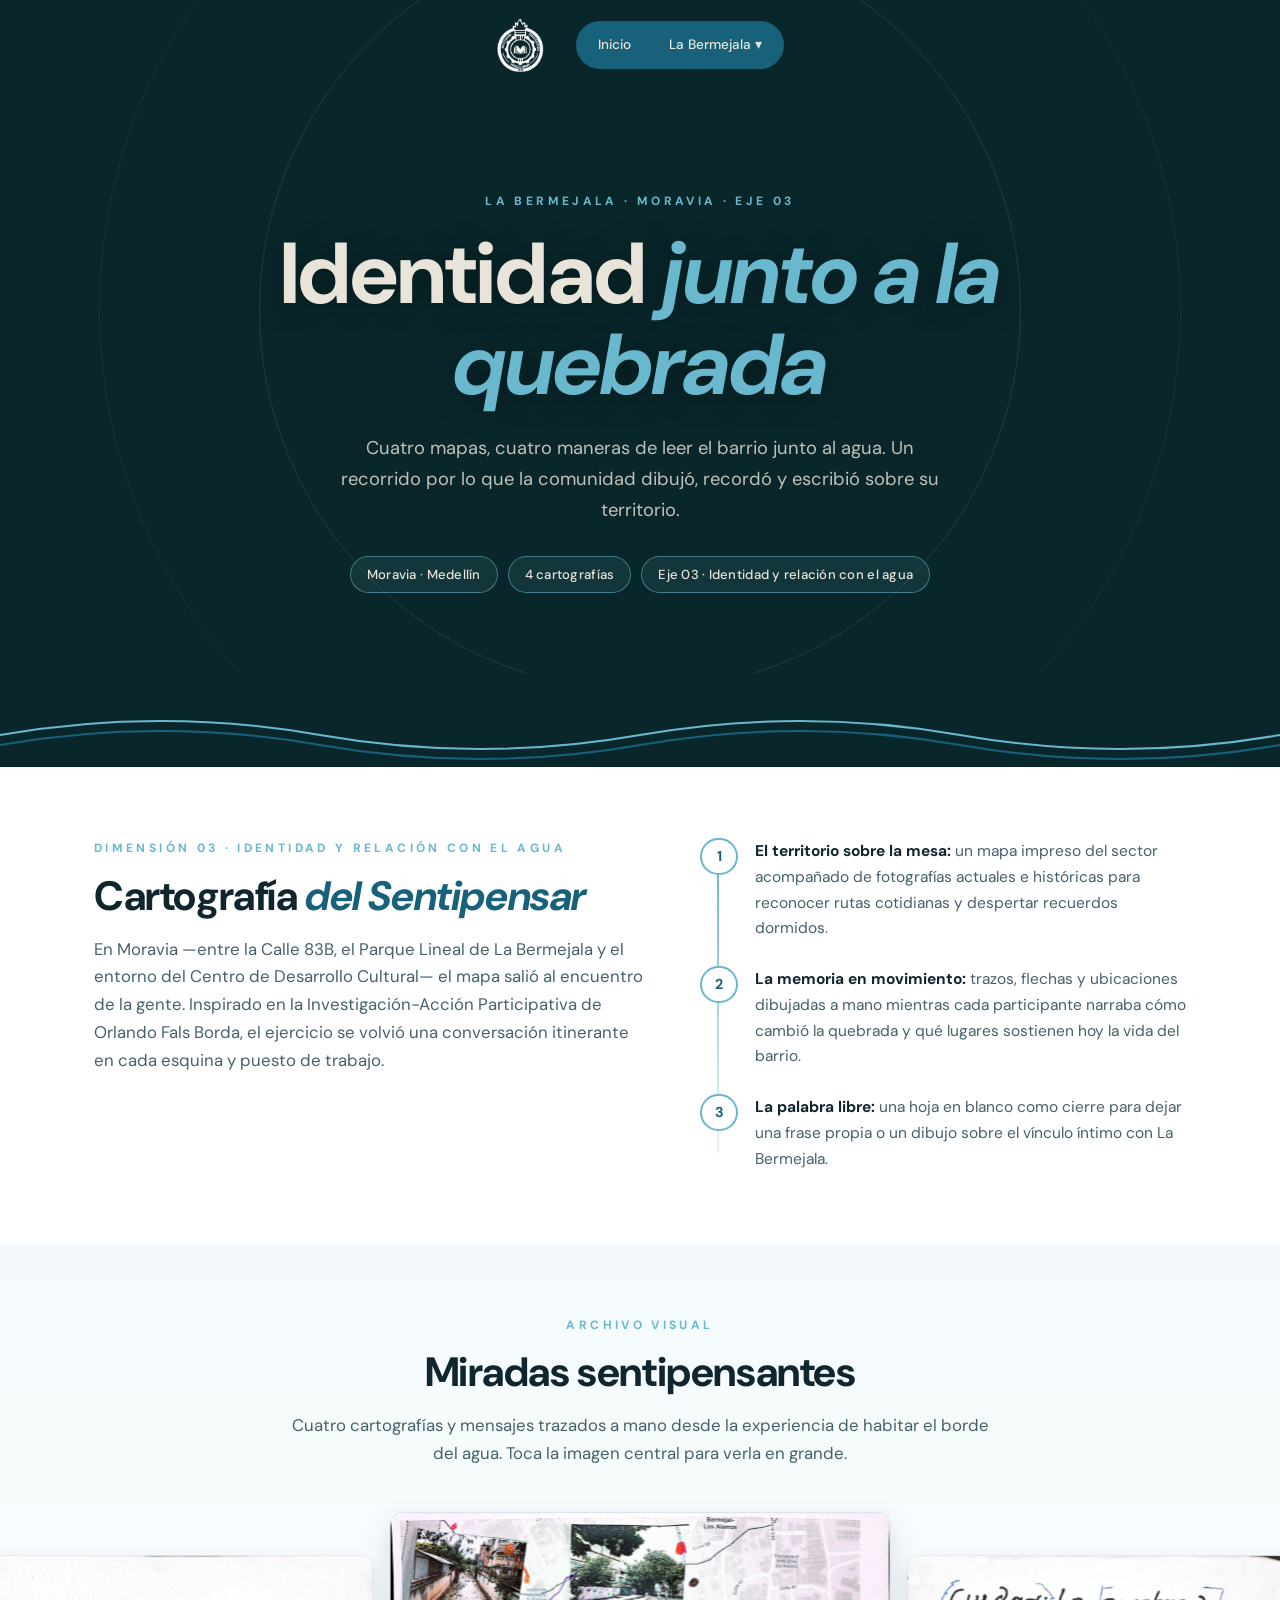
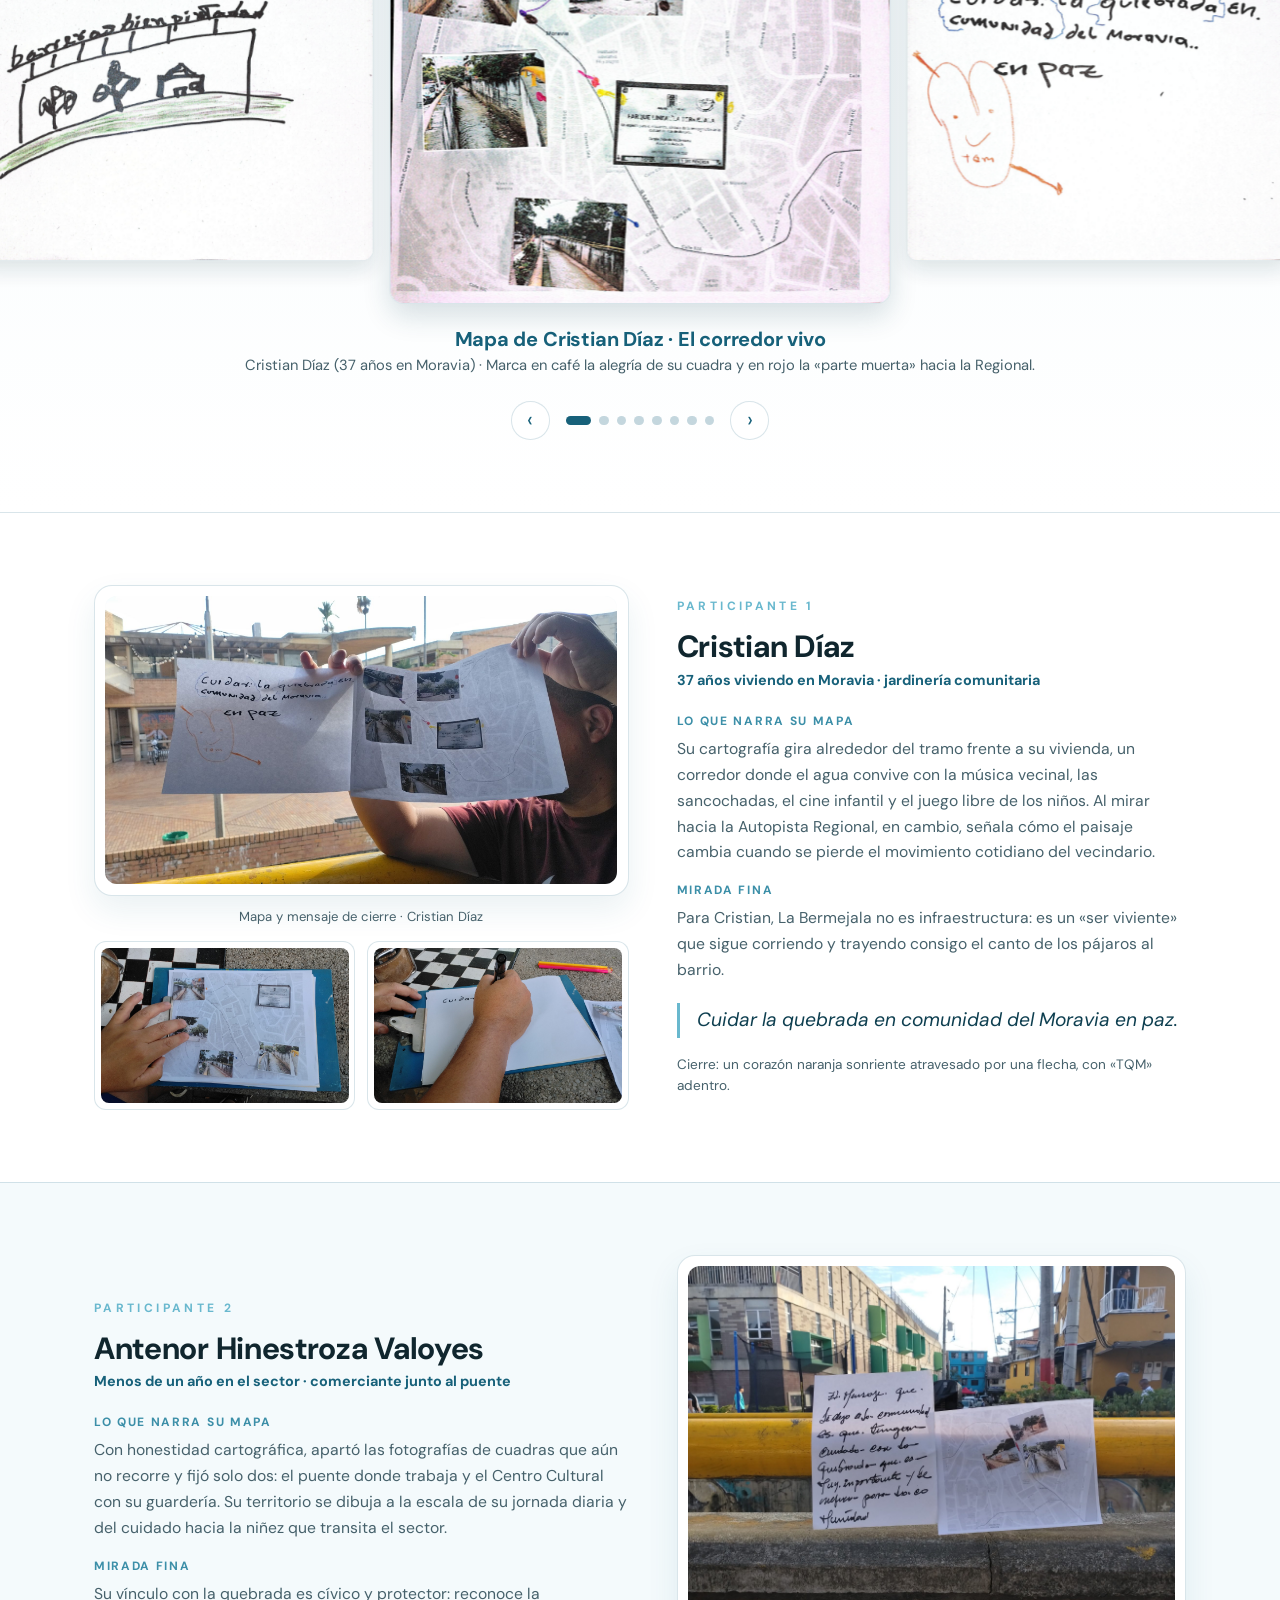
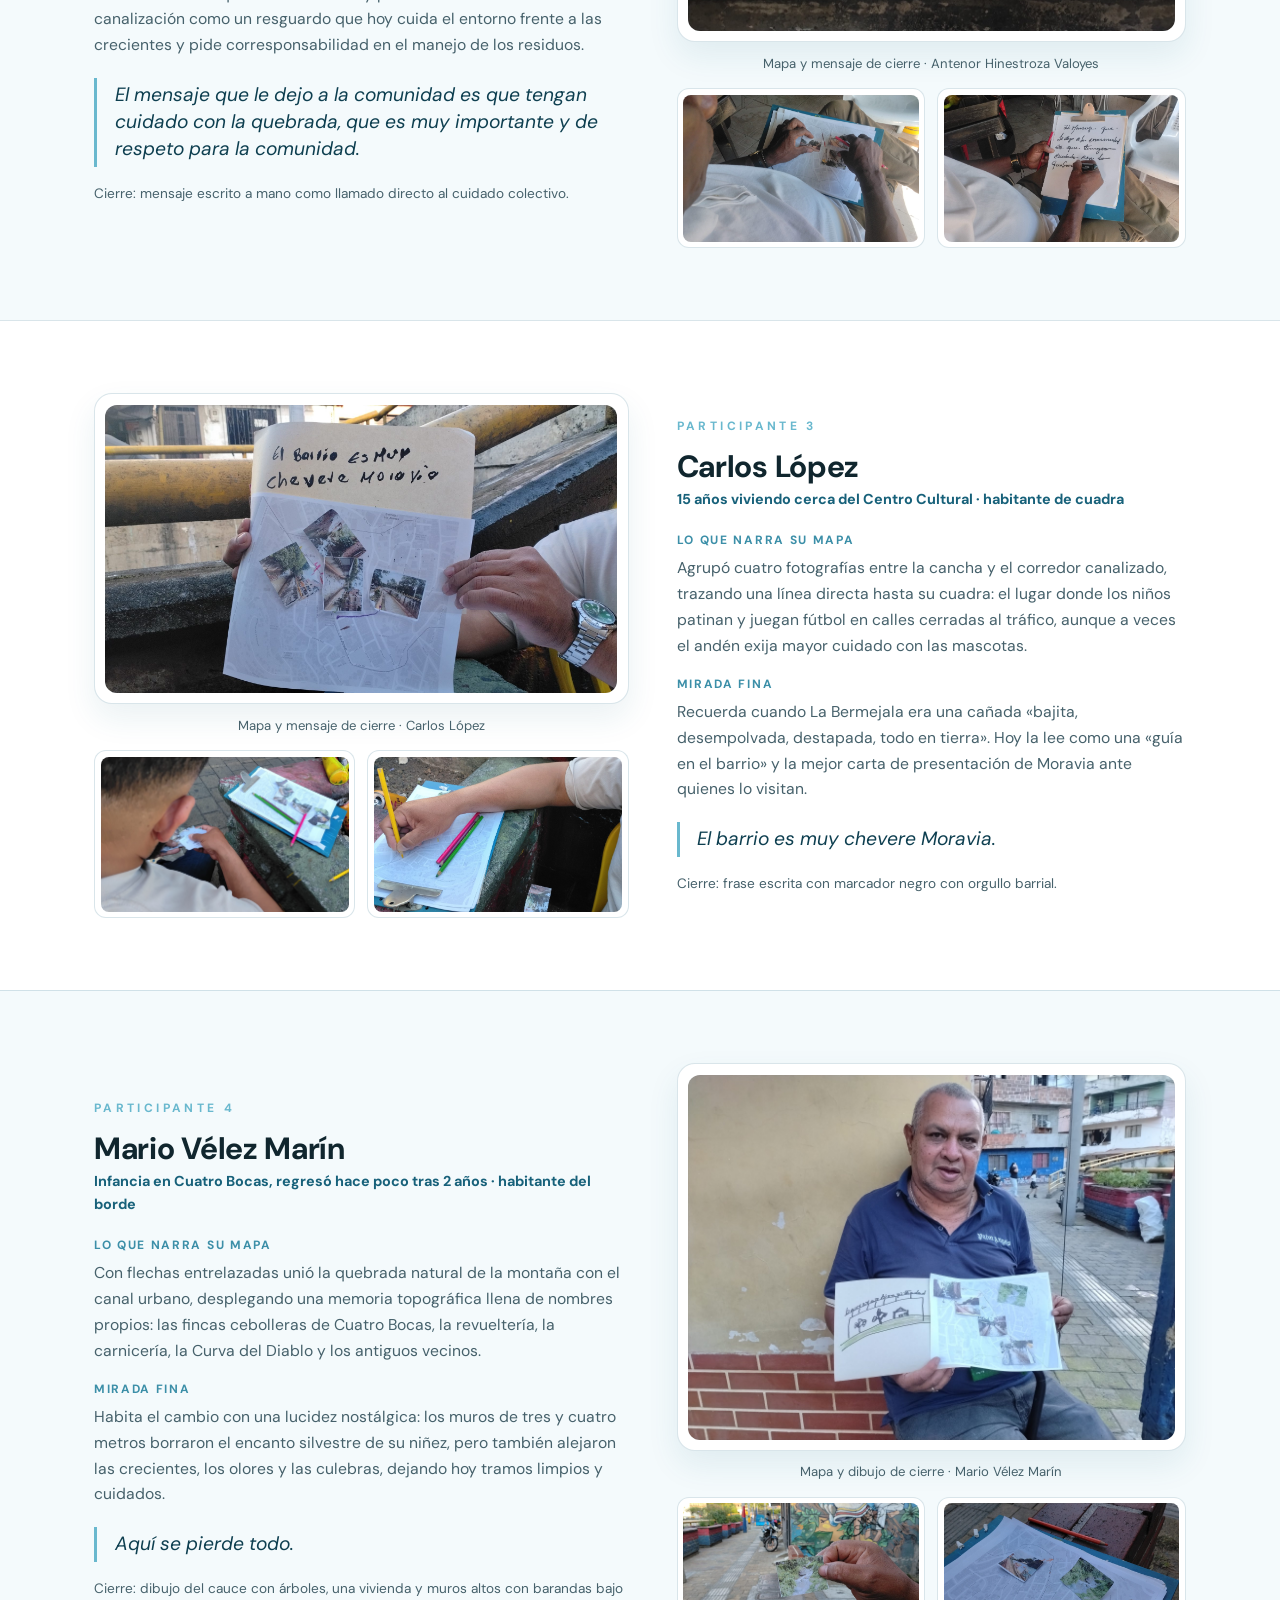
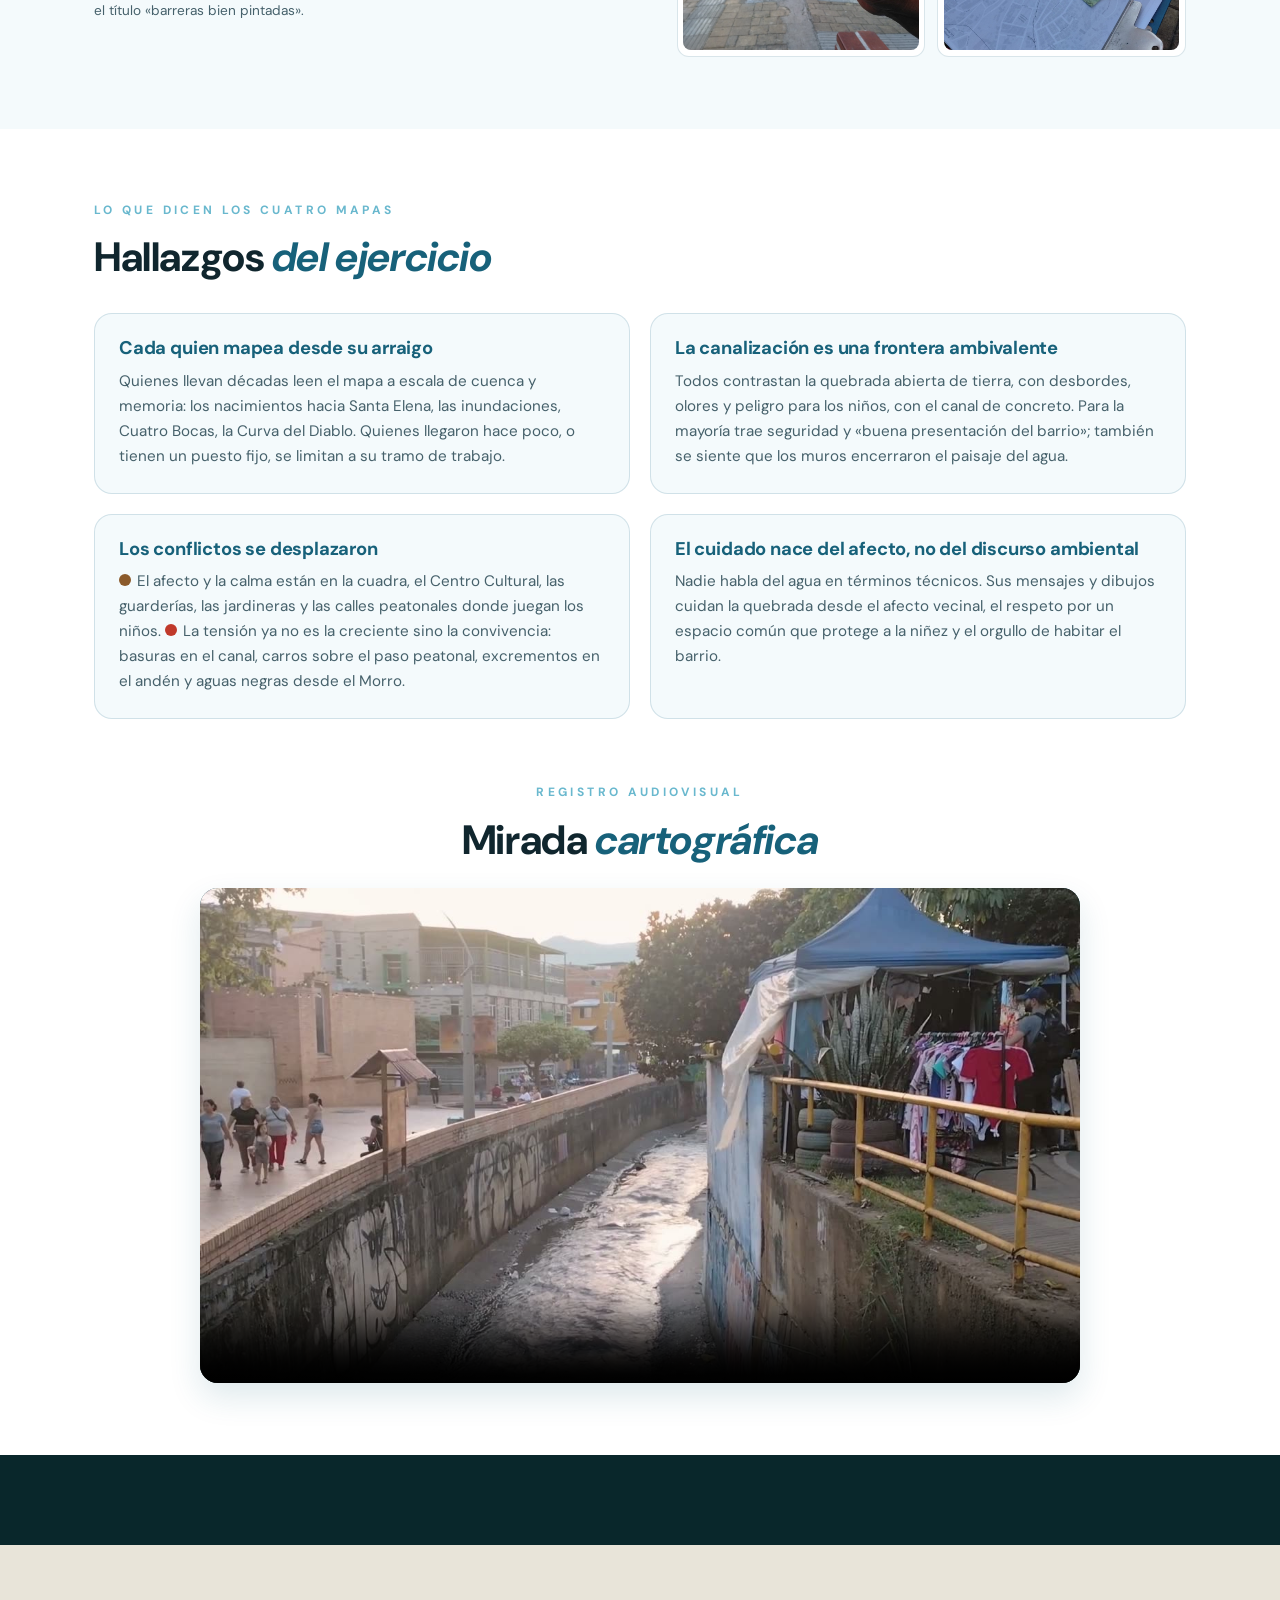
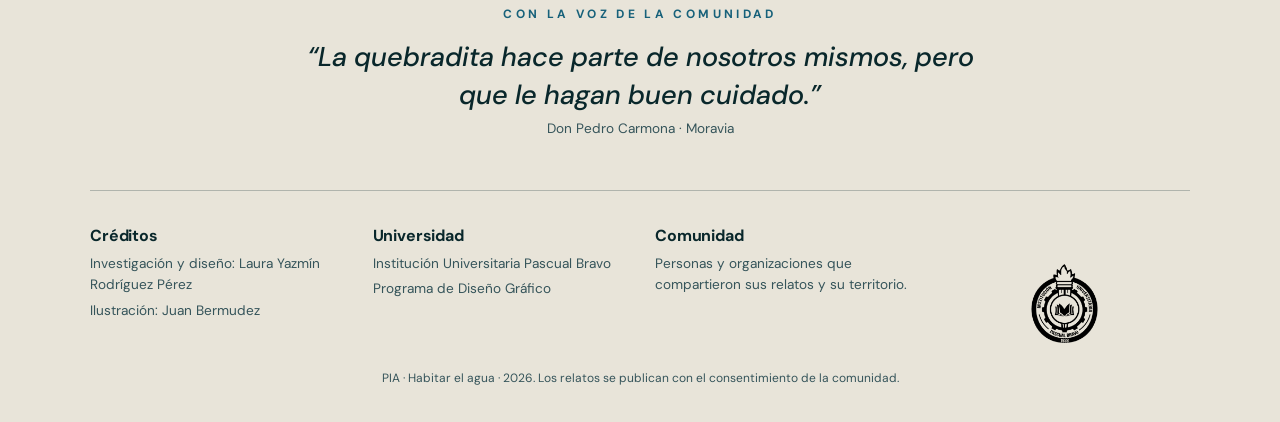
==== commit ff94834d: "Cabezote de La Bermejala con el mismo fondo oscuro de la portada" ====
--- a/Bh.html
+++ b/Bh.html
@@ -22,7 +22,7 @@
   html, body { overflow-x: clip; max-width: 100%; }
   .mm-sec { overflow-x: hidden; }
 </style>
-<link rel="stylesheet" href="mejoras.css?v=6">
+<link rel="stylesheet" href="mejoras.css?v=7">
 </head>
 <body>
 <header class="cab">
--- a/mejoras.css
+++ b/mejoras.css
@@ -61,6 +61,7 @@
 .hb .hero {
   margin-top: -72px;
   padding-top: calc(clamp(70px, 10vw, 120px) + 72px);
+  background: var(--oscuro, #09272b); /* mismo fondo oscuro plano de la portada */
 }
 
 @media (prefers-reduced-motion: reduce) {
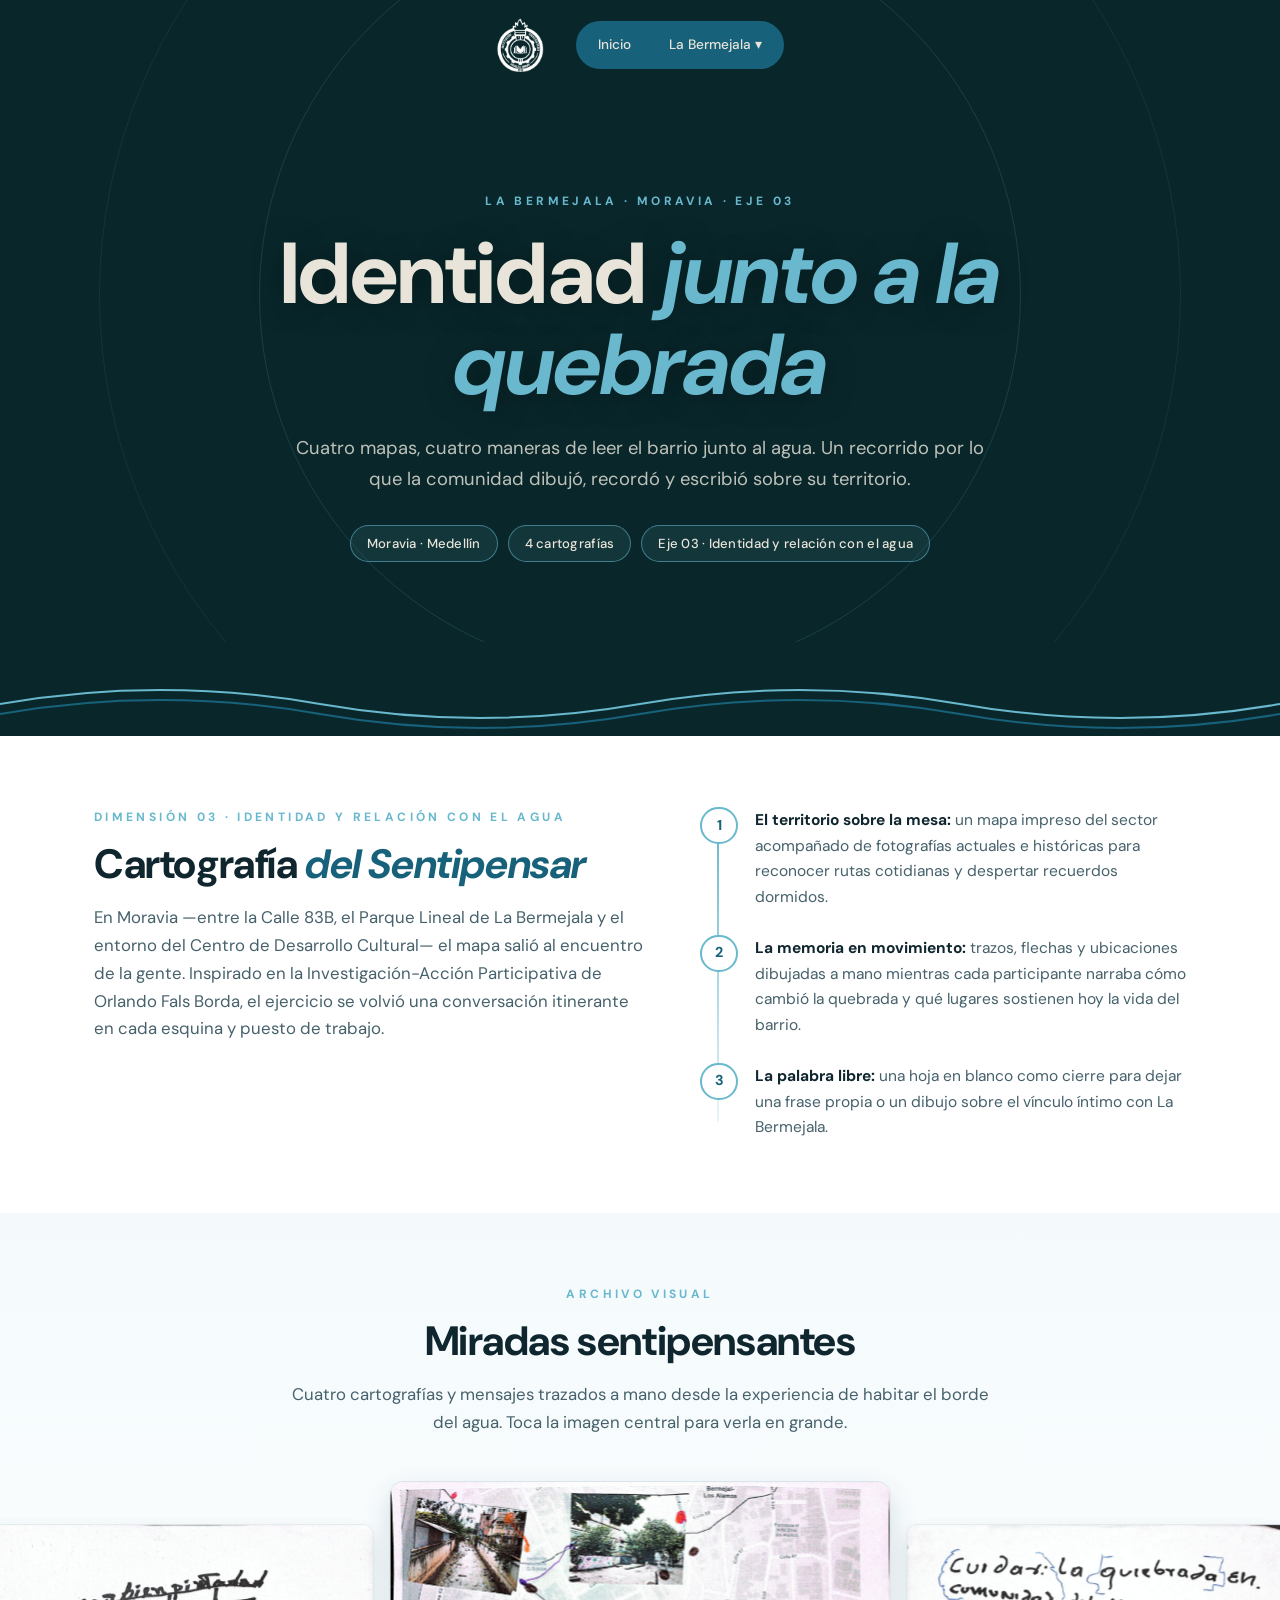
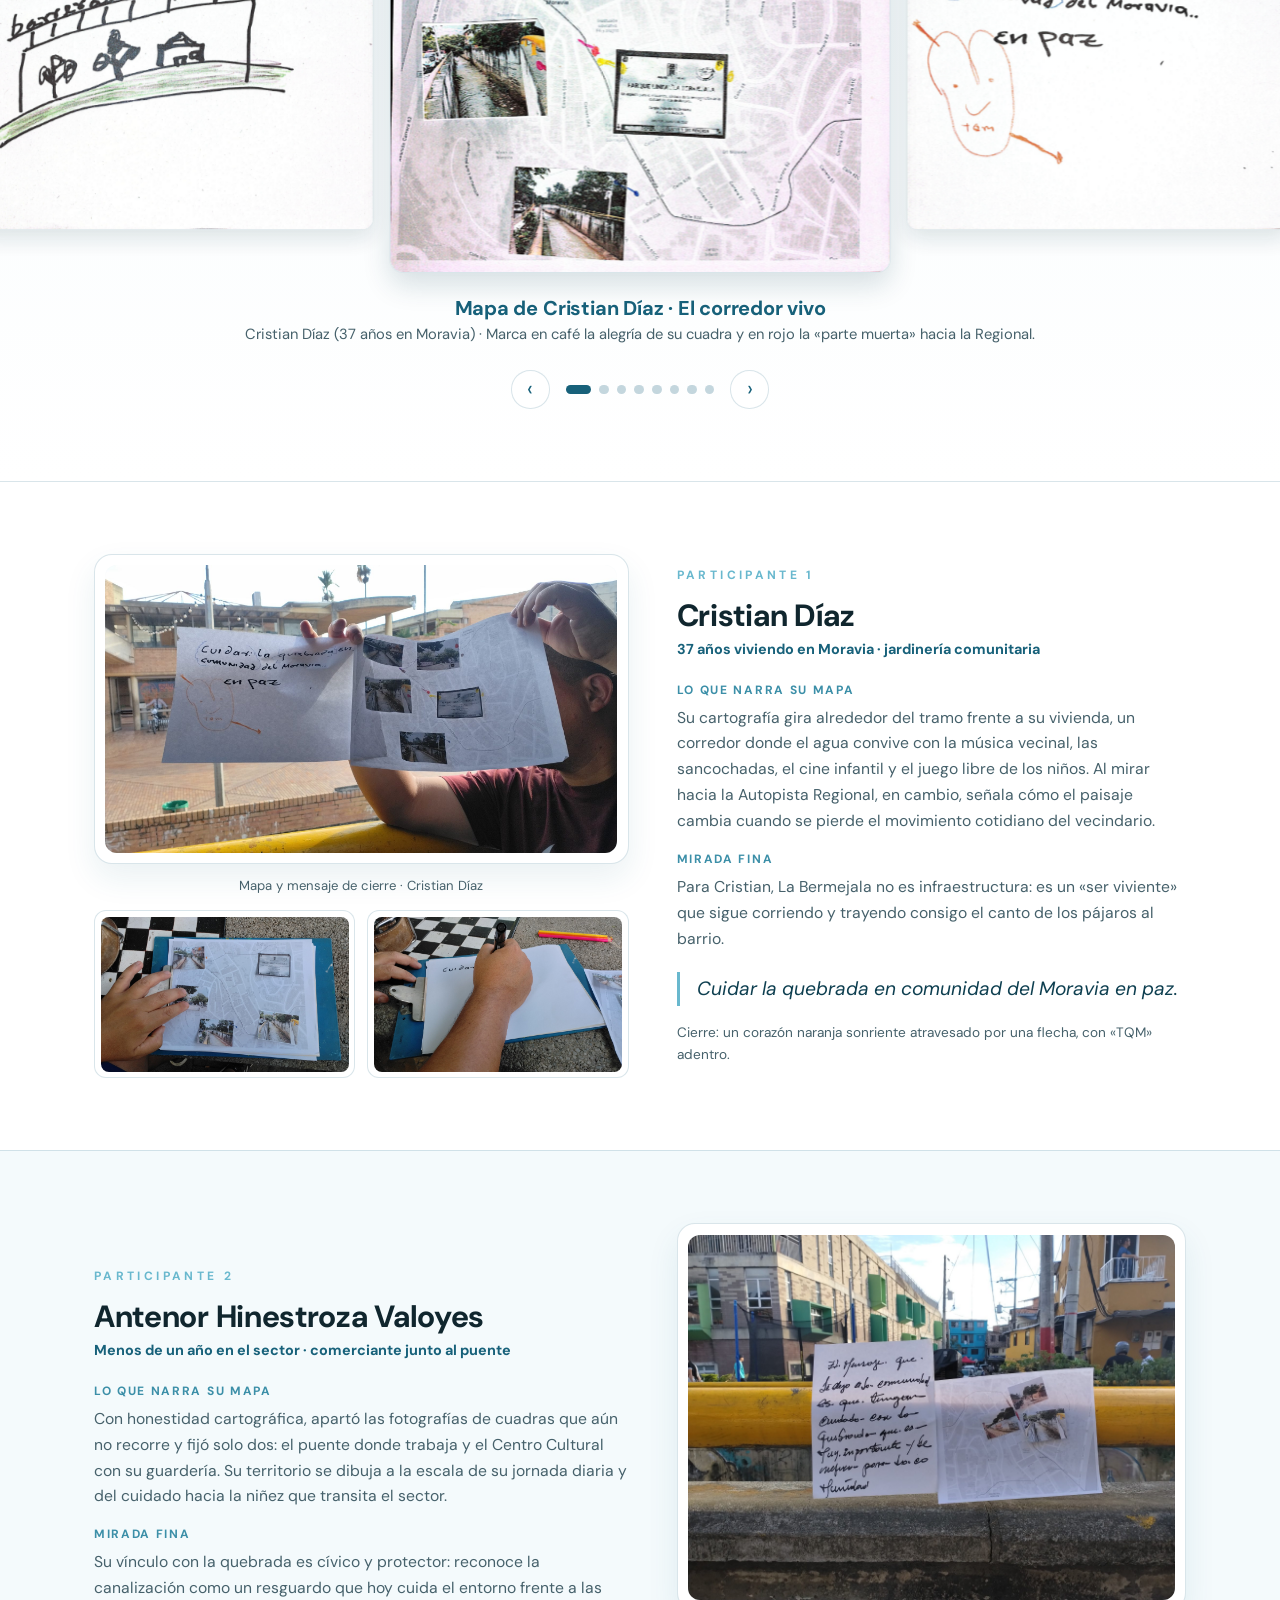
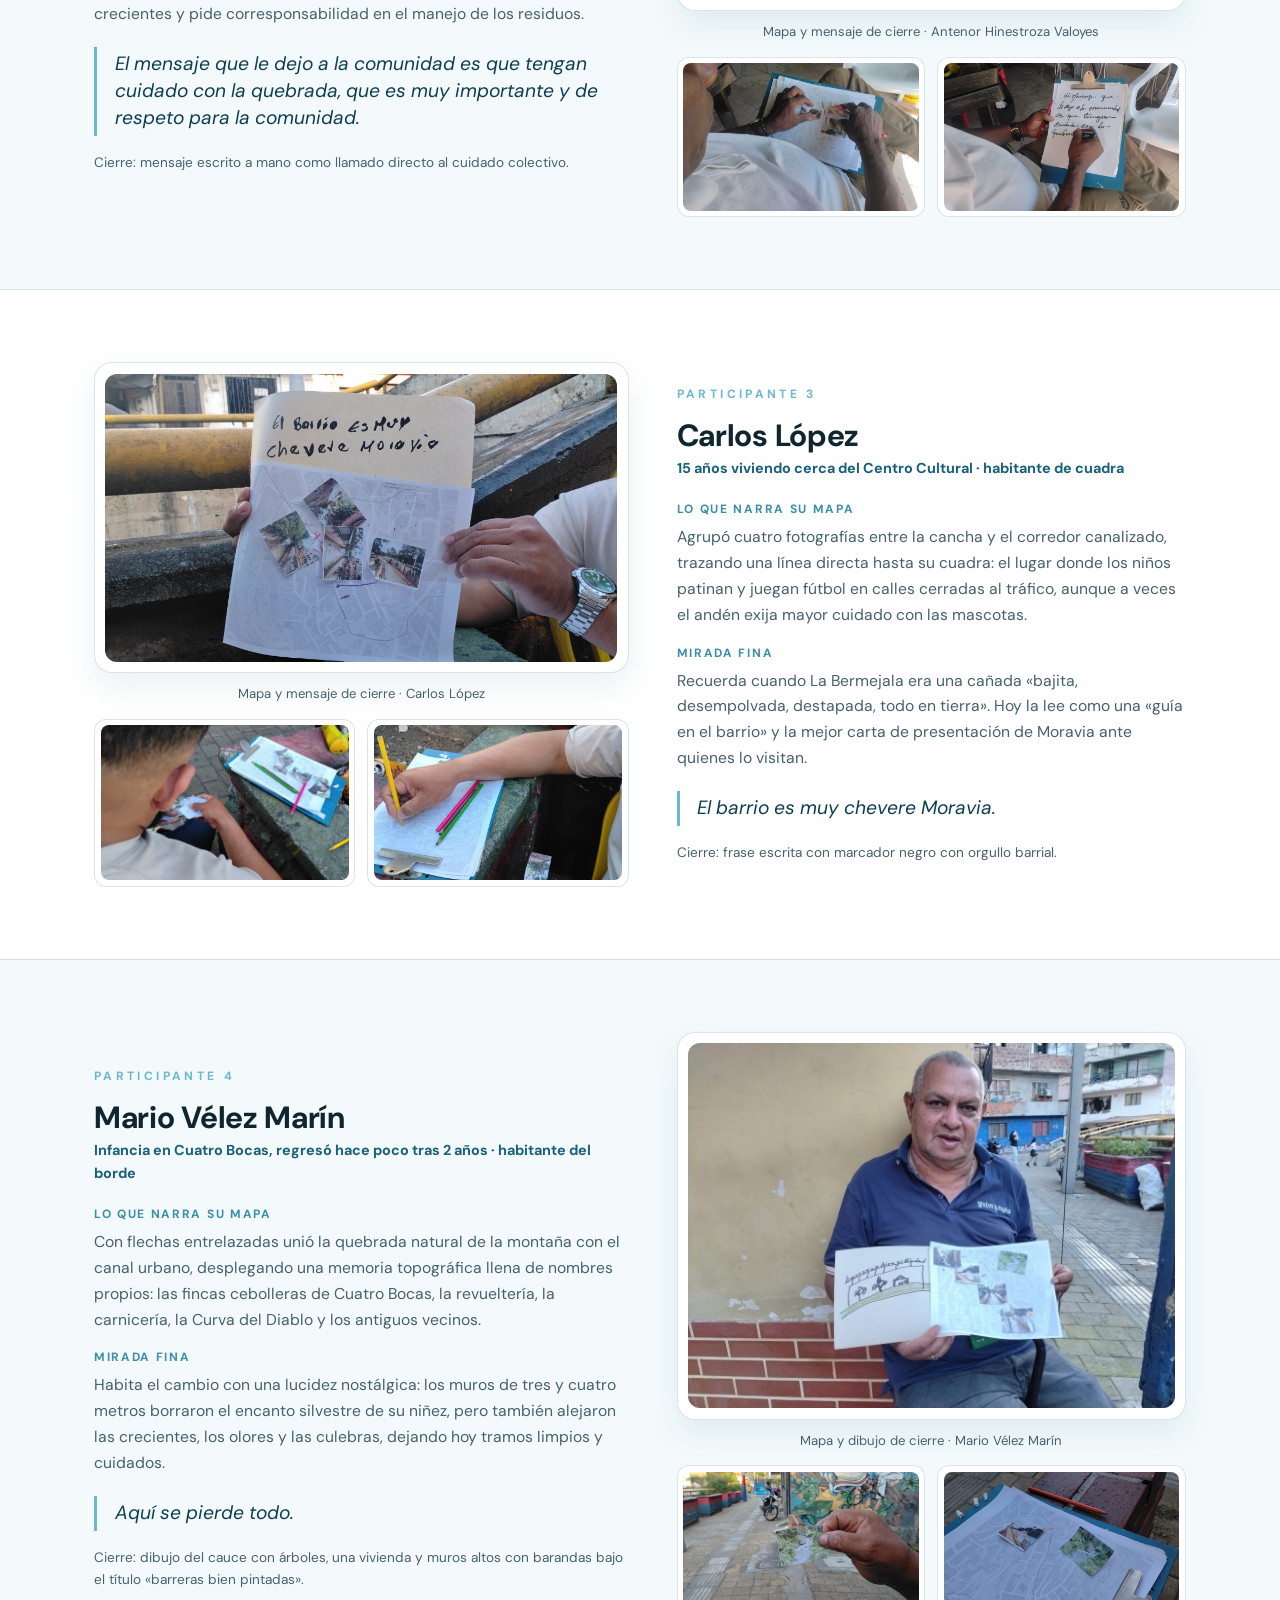
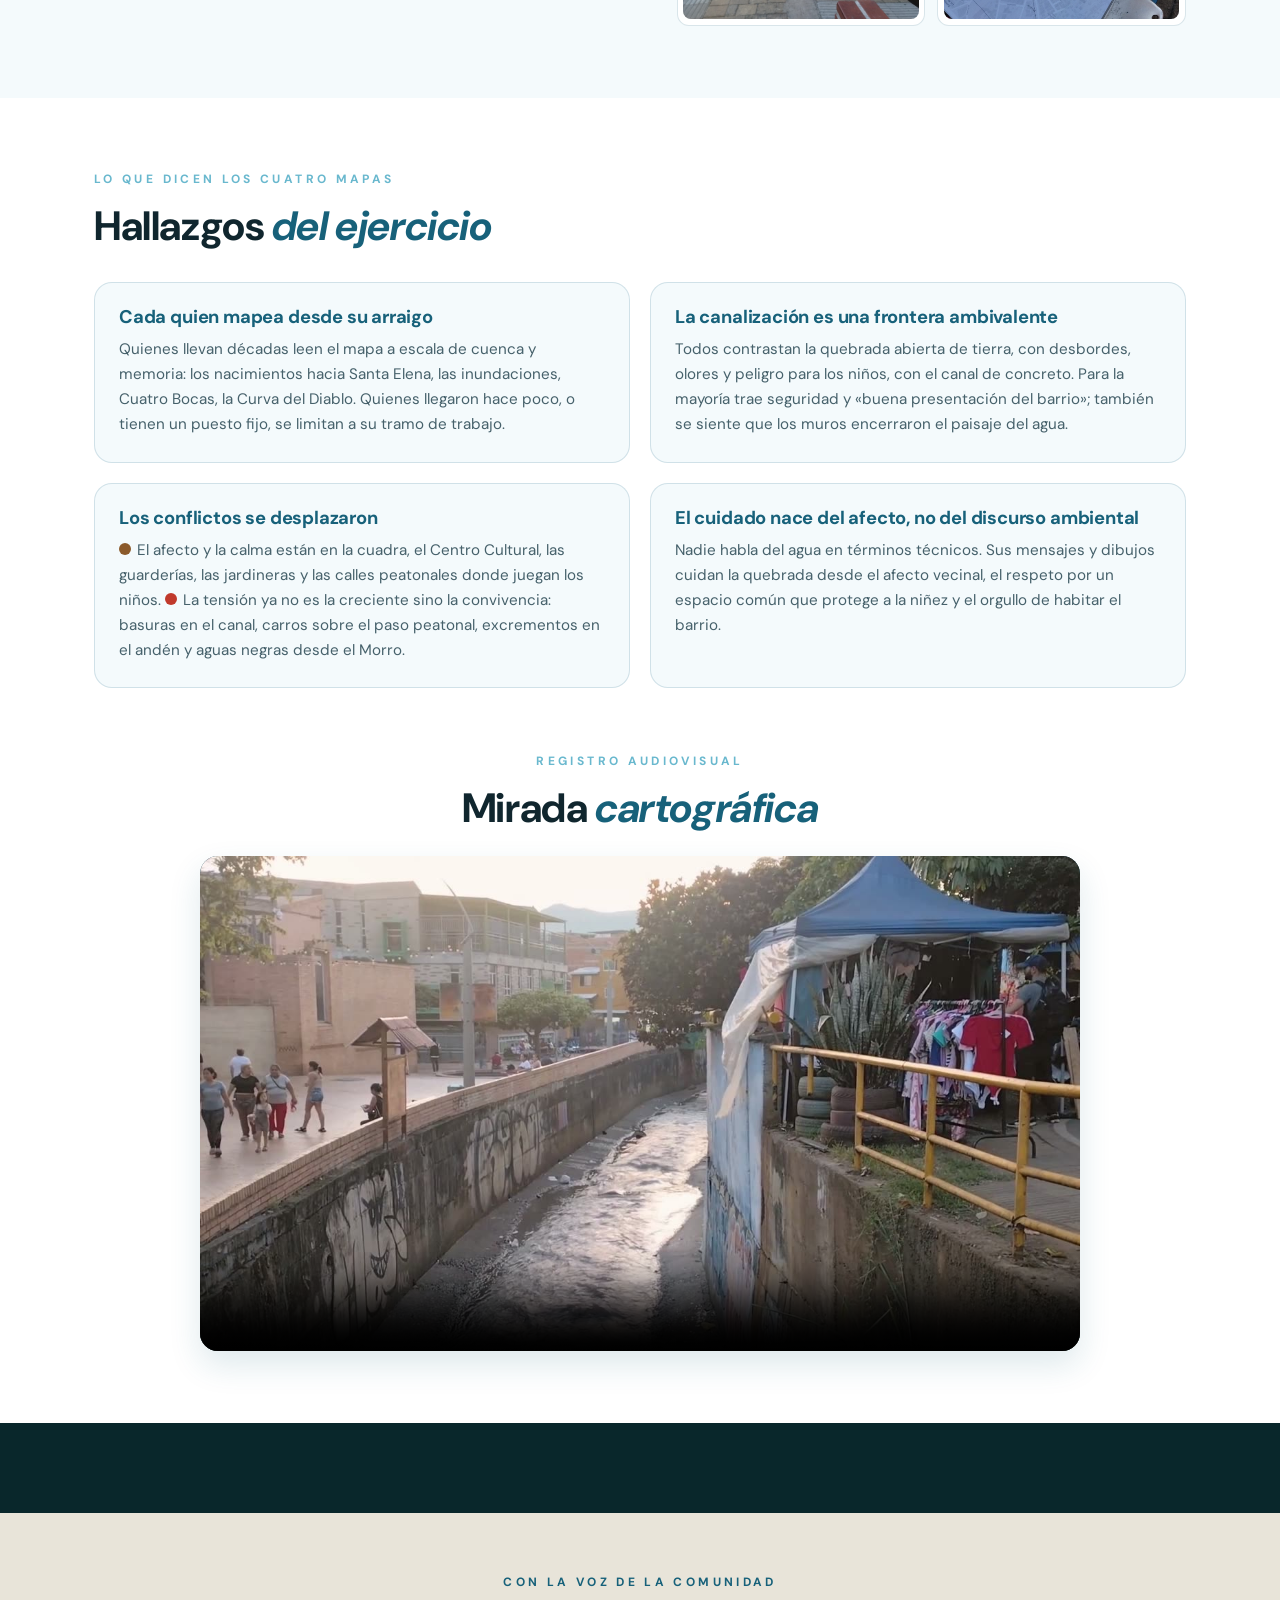
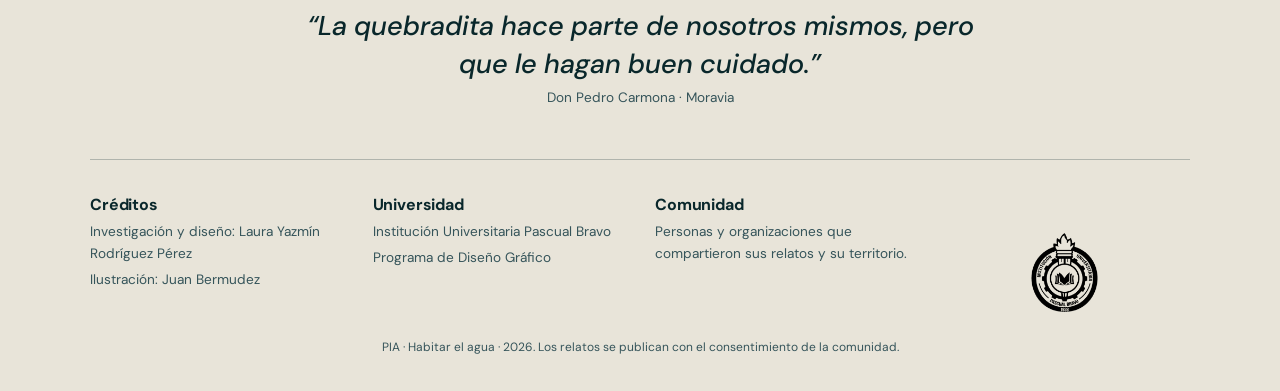
==== commit a8cbe138: "Cabezote de La Bermejala: parrafo en dos lineas, sin palabra suelta" ====
--- a/Bh.html
+++ b/Bh.html
@@ -22,7 +22,7 @@
   html, body { overflow-x: clip; max-width: 100%; }
   .mm-sec { overflow-x: hidden; }
 </style>
-<link rel="stylesheet" href="mejoras.css?v=7">
+<link rel="stylesheet" href="mejoras.css?v=8">
 </head>
 <body>
 <header class="cab">
@@ -30,9 +30,9 @@
 <a href="index.html" aria-label="Inicio"><img src="img/logo-pascual-bravo.png" alt="Institución Universitaria Pascual Bravo"></a>
 <ul class="menu">
 <li><a href="index.html">Inicio</a></li>
-<li><a href="#identidad" aria-haspopup="true">La Bermejala ▾</a>
+<li><a href="Bh.html" aria-haspopup="true">La Bermejala ▾</a>
 <ul class="sub">
-  <li><a href="#identidad"><i class="ic" style="--i:var(--i-identidad)"></i>Identidad</a></li>
+  <li><a href="Bh.html"><i class="ic" style="--i:var(--i-identidad)"></i>Identidad</a></li>
 </ul>
 </li>
 </ul>
--- a/mejoras.css
+++ b/mejoras.css
@@ -64,6 +64,13 @@
   background: var(--oscuro, #09272b); /* mismo fondo oscuro plano de la portada */
 }
 
+/* 7. Párrafo del cabezote de La Bermejala: más ancho para que quede en dos
+   líneas parejas, sin una palabra suelta al final */
+.hb .hero .lead {
+  max-width: min(700px, 100%);
+  text-wrap: pretty;
+}
+
 @media (prefers-reduced-motion: reduce) {
   .revela { opacity: 1; transform: none; transition: none; }
   .arriba { transition: none; }
